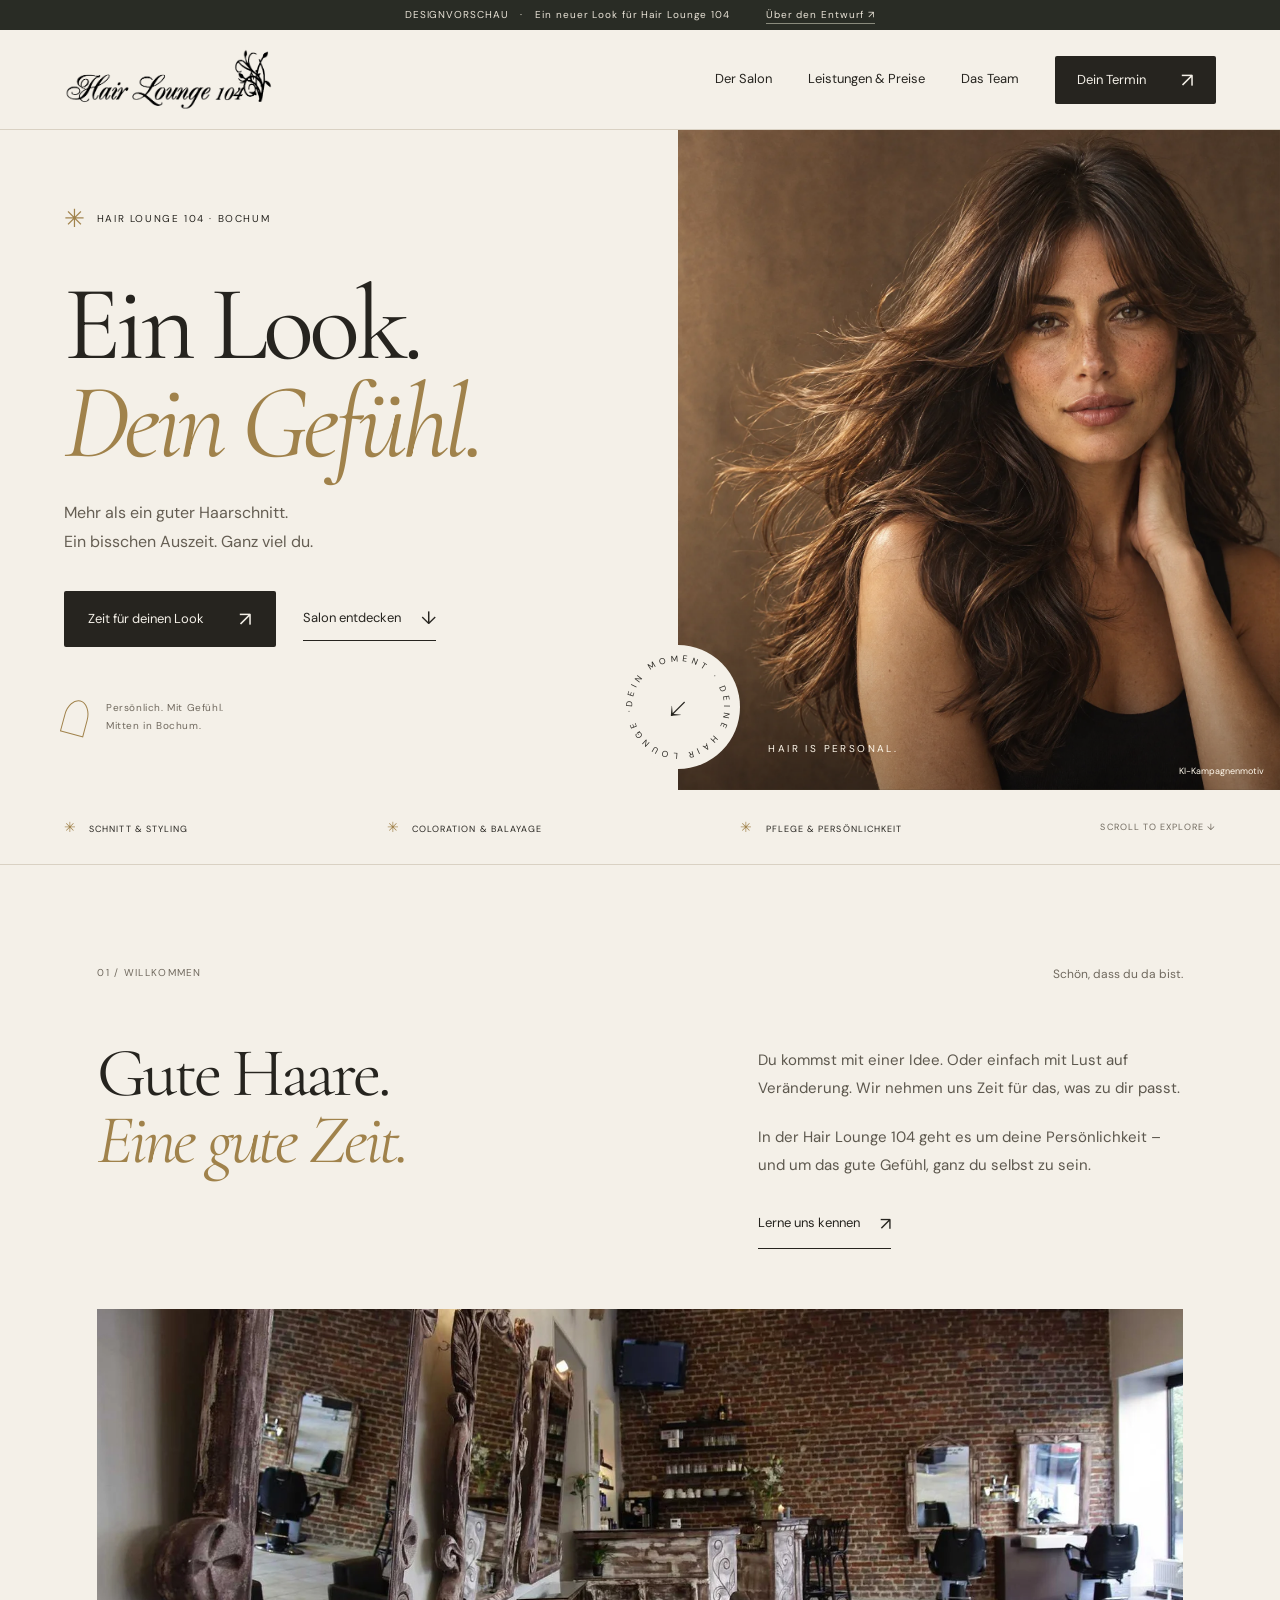
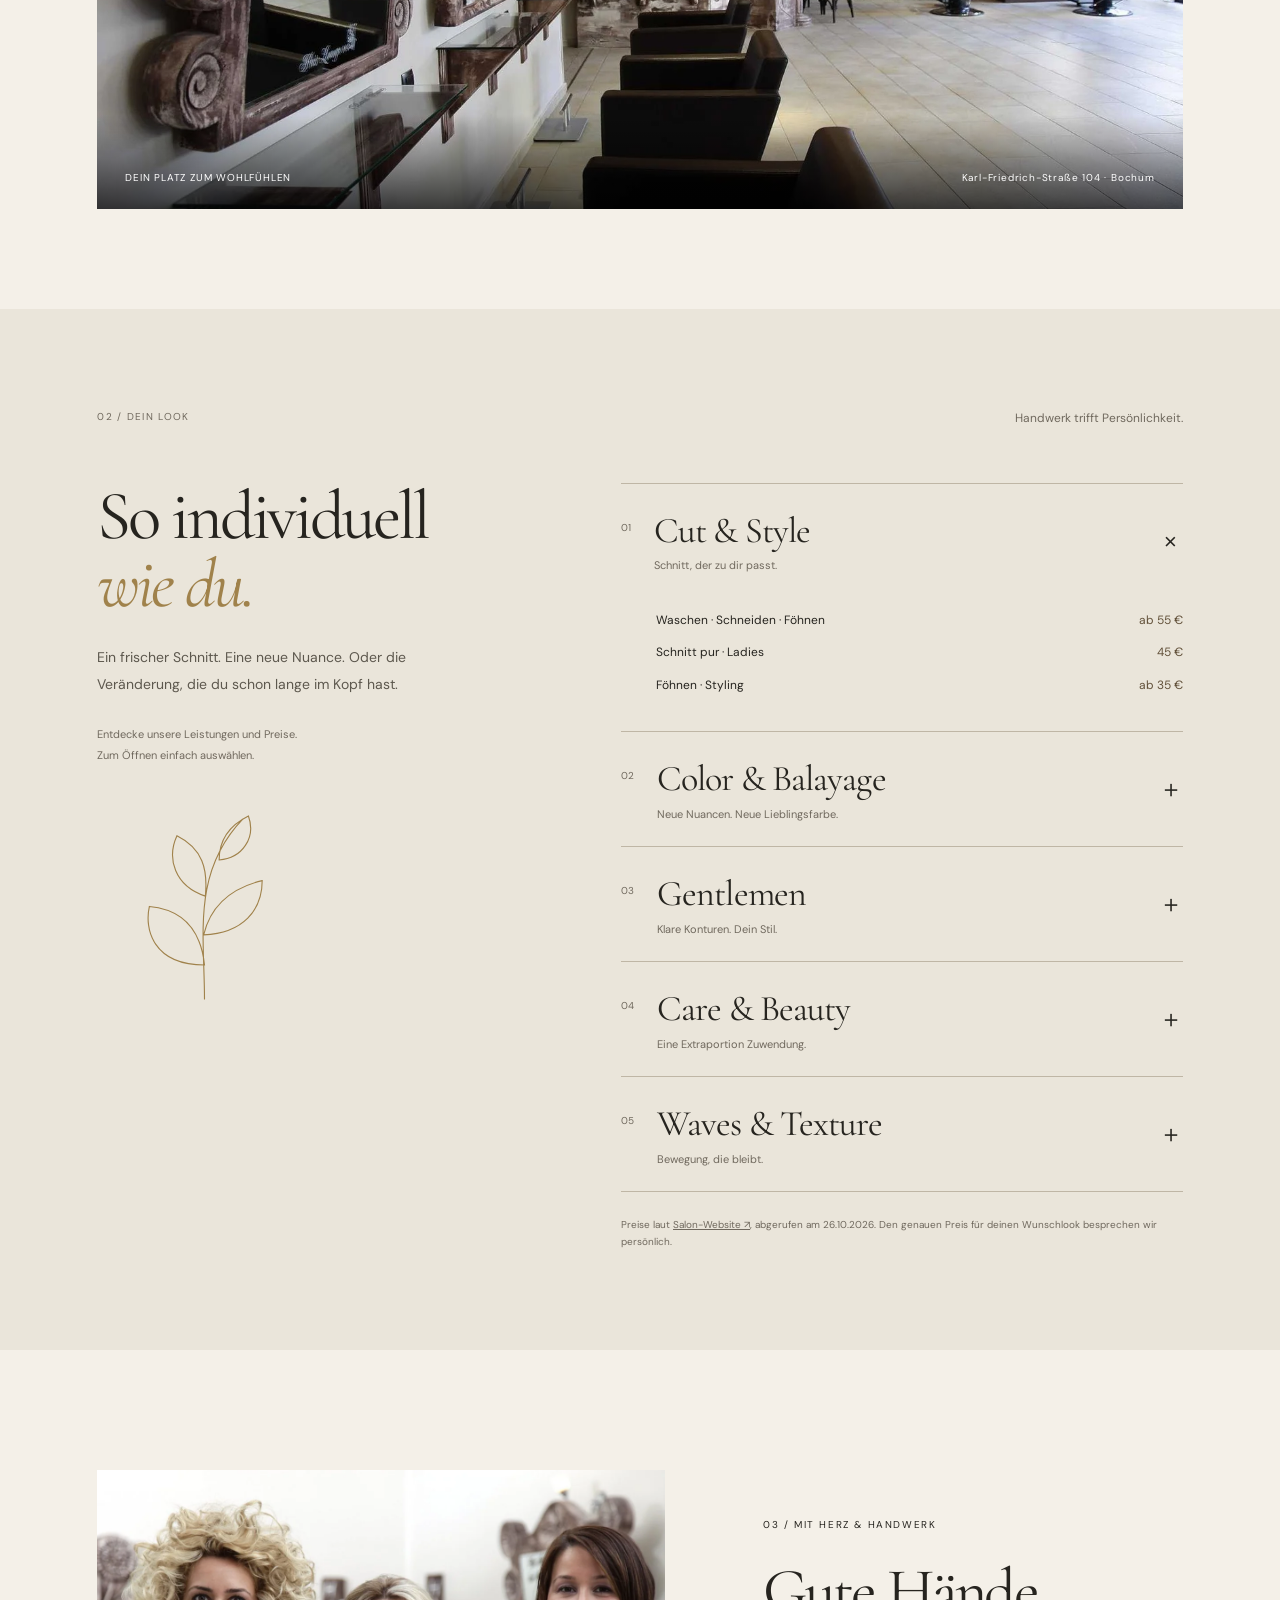
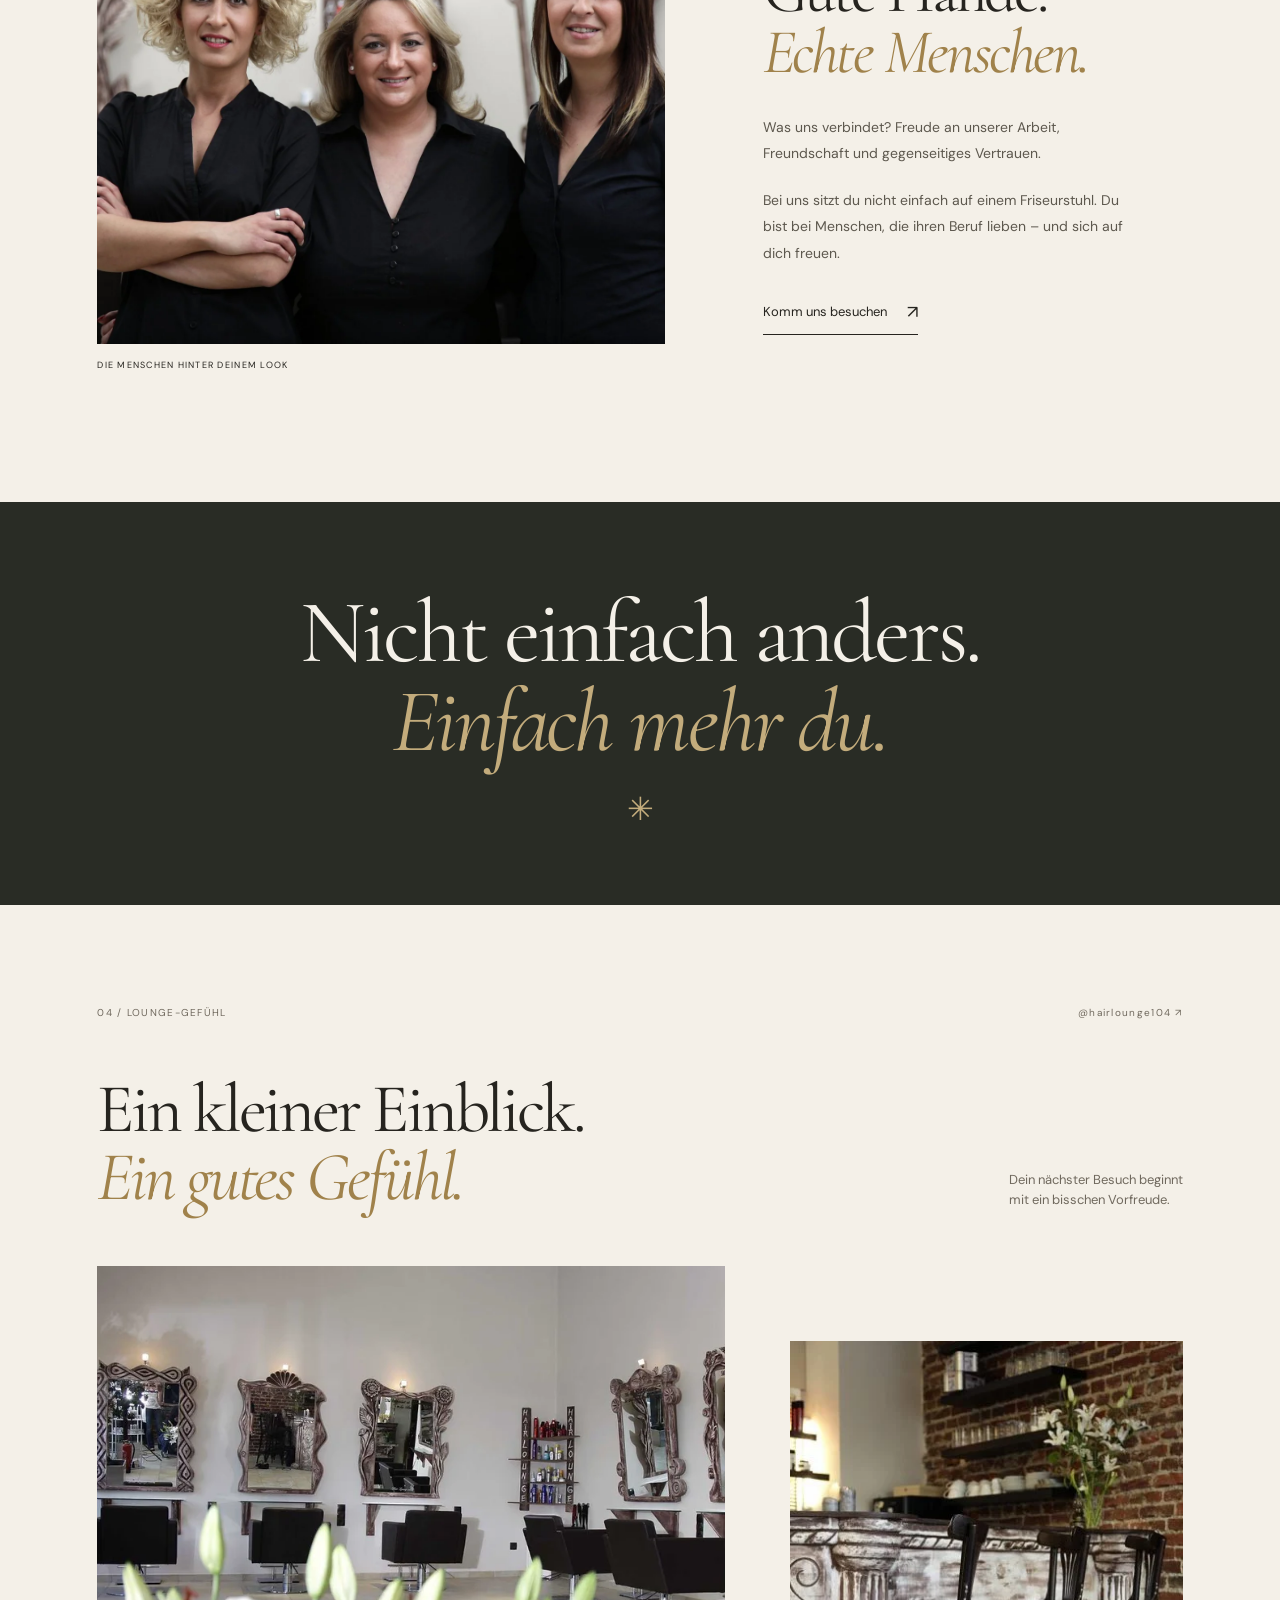
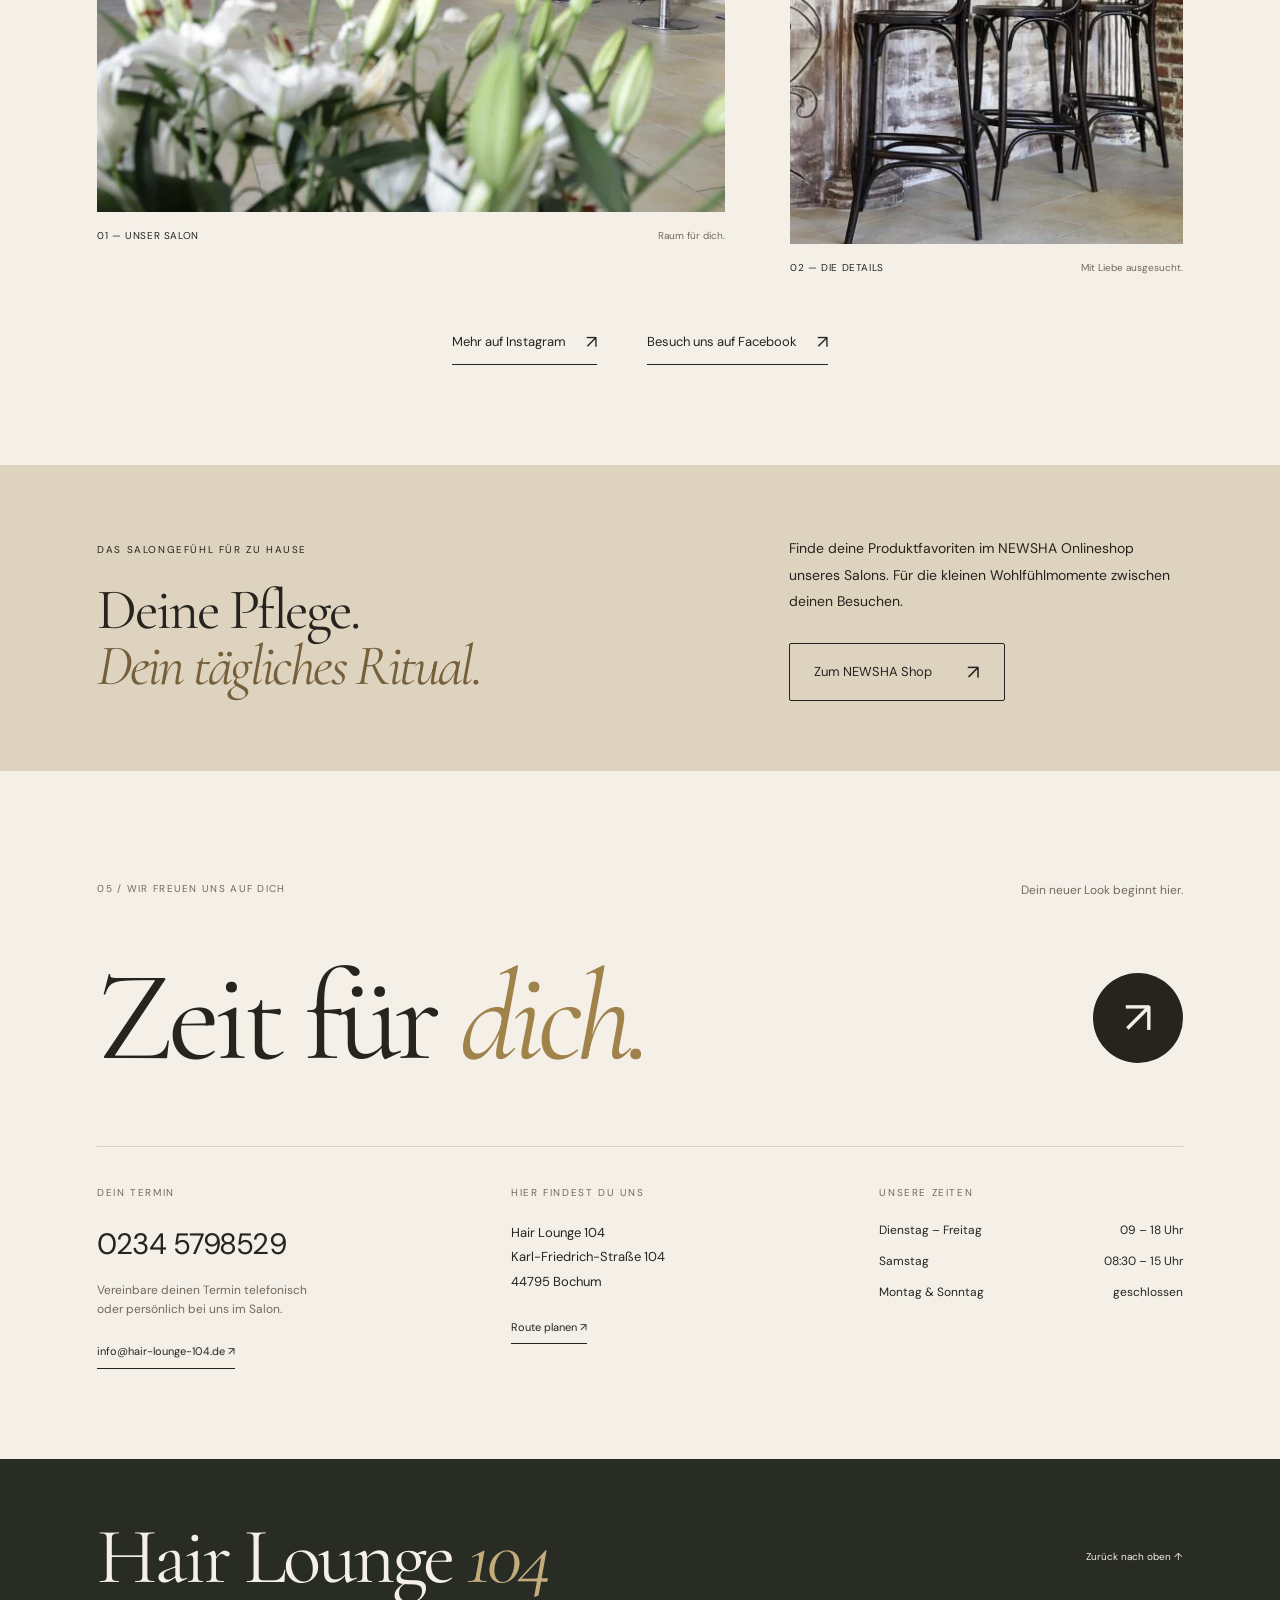
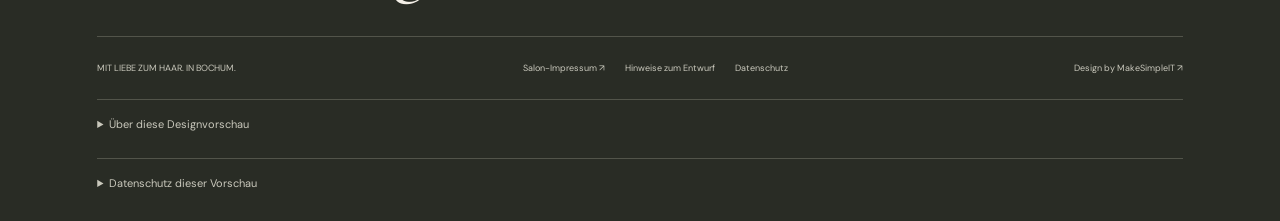
==== index.html @ e303b678 "Build Hair Lounge 104 editorial website concept" ====
<!doctype html>
<html lang="de">
<head>
<meta charset="utf-8"><meta name="viewport" content="width=device-width,initial-scale=1">
<title>Hair Lounge 104 — Dein Look. Dein Gefühl. | Designvorschau</title>
<meta name="description" content="Ein neuer Look für Hair Lounge 104 in Bochum. Entdecke den Salon, Schnitt, Coloration und Pflege. Website-Designvorschau von MakeSimpleIT.">
<meta name="robots" content="noindex,nofollow"><meta name="theme-color" content="#f4f0e8">
<link rel="icon" href="./assets/favicon.svg" type="image/svg+xml">
<link rel="preload" href="./assets/cormorant-garamond-normal.ttf" as="font" type="font/ttf" crossorigin>
<link rel="preload" href="./assets/hero.webp" as="image">
<link rel="stylesheet" href="./assets/fonts.css"><link rel="stylesheet" href="./styles.css">
<script src="./script.js" defer></script>
<noscript><style>@media(max-width:760px){.site-header{position:relative;height:auto;flex-wrap:wrap;padding-top:18px}.menu-toggle{display:none}.site-header nav{display:flex;position:static;flex-wrap:wrap;padding:18px 0;border:0;gap:15px}.site-header nav>a{font-size:12px}.nav-cta{margin:0}}</style></noscript>
</head>
<body>
<a class="skip-link" href="#main">Zum Inhalt</a>
<div class="preview-bar">DESIGNVORSCHAU <span>·</span> Ein neuer Look für Hair Lounge 104 <a href="#entwurf">Über den Entwurf ↗</a></div>
<header class="site-header">
<a class="brand" href="#home" aria-label="Hair Lounge 104 – Startseite"><img src="./assets/logo.png" alt="Hair Lounge 104" width="500" height="149"></a>
<button class="menu-toggle" aria-controls="navigation" aria-expanded="false">Menü <span aria-hidden="true">＋</span></button>
<nav id="navigation" aria-label="Hauptnavigation"><a href="#salon">Der Salon</a><a href="#leistungen">Leistungen & Preise</a><a href="#team">Das Team</a><a href="#kontakt" class="button button-dark nav-cta">Dein Termin <span aria-hidden="true">↗</span></a></nav>
</header>
<main id="main">
<section class="hero" id="home" aria-labelledby="hero-title">
<div class="hero-copy">
<p class="eyebrow intro-item"><span class="small-star" aria-hidden="true">✳</span> HAIR LOUNGE 104 · BOCHUM</p>
<h1 id="hero-title"><span class="title-line">Ein Look.</span><span class="title-line"><em>Dein Gefühl.</em></span></h1>
<p class="hero-description intro-item">Mehr als ein guter Haarschnitt.<br>Ein bisschen Auszeit. Ganz viel du.</p>
<div class="hero-actions intro-item"><a href="#kontakt" class="button button-dark">Zeit für deinen Look <span aria-hidden="true">↗</span></a><a class="text-link" href="#leistungen">Salon entdecken <span aria-hidden="true">↓</span></a></div>
<div class="hero-note intro-item"><span class="hair-line" aria-hidden="true"></span><span>Persönlich. Mit Gefühl.<br>Mitten in Bochum.</span></div>
</div>
<div class="hero-visual"><img class="hero-image" src="./assets/hero.webp" alt="Editorial-Porträt mit voluminösem, kastanienbraunem Haar – KI-generiertes Kampagnenmotiv" width="1500" height="2009" fetchpriority="high"><div class="image-caption">HAIR IS PERSONAL.</div><span class="image-credit">KI-Kampagnenmotiv</span></div>
<a class="hero-stamp" href="#salon" aria-label="Entdecke den Salon"><svg viewBox="0 0 130 130" aria-hidden="true"><defs><path id="circle" d="M65,65m-48,0a48,48 0 1,1 96,0a48,48 0 1,1 -96,0"/></defs><text><textPath href="#circle" textLength="300">DEIN MOMENT · DEINE HAIR LOUNGE · </textPath></text></svg><span aria-hidden="true">↙</span></a>
<div class="hero-bottom"><span>SCHNITT & STYLING</span><span>COLORATION & BALAYAGE</span><span>PFLEGE & PERSÖNLICHKEIT</span><a href="#salon" aria-label="Weiter zum Salon">SCROLL TO EXPLORE ↓</a></div>
</section>
<section class="intro section-pad" id="salon" aria-labelledby="intro-title">
<div class="section-kicker reveal"><span>01 / WILLKOMMEN</span><span>Schön, dass du da bist.</span></div>
<div class="intro-grid"><h2 class="reveal" id="intro-title">Gute Haare.<br><em>Eine gute Zeit.</em></h2><div class="intro-text reveal"><p>Du kommst mit einer Idee. Oder einfach mit Lust auf Veränderung. Wir nehmen uns Zeit für das, was zu dir passt.</p><p>In der Hair Lounge 104 geht es um deine Persönlichkeit – und um das gute Gefühl, ganz du selbst zu sein.</p><a class="text-link" href="#team">Lerne uns kennen <span aria-hidden="true">↗</span></a></div></div>
<div class="salon-photo reveal"><img src="./assets/salon-wide.webp" alt="Originalaufnahme des Salons Hair Lounge 104 mit Stylingplätzen, großen Spiegeln und Backsteinwand" width="1600" height="900" loading="lazy"><div class="photo-label"><span>DEIN PLATZ ZUM WOHLFÜHLEN</span><span>Karl-Friedrich-Straße 104 · Bochum</span></div></div>
</section>
<section class="services section-pad" id="leistungen" aria-labelledby="services-title">
<div class="section-kicker reveal"><span>02 / DEIN LOOK</span><span>Handwerk trifft Persönlichkeit.</span></div>
<div class="services-grid"><div class="services-heading reveal"><h2 id="services-title">So individuell<br><em>wie du.</em></h2><p>Ein frischer Schnitt. Eine neue Nuance. Oder die Veränderung, die du schon lange im Kopf hast.</p><p class="small-text">Entdecke unsere Leistungen und Preise.<br>Zum Öffnen einfach auswählen.</p><div class="botanical" aria-hidden="true"><svg viewBox="0 0 180 230" fill="none"><path d="M90 220C90 145 75 72 135 10M90 180C30 180 20 138 26 112C68 116 86 142 90 180ZM89 145C135 143 157 116 157 82C120 91 97 112 89 145ZM91 100C55 88 46 56 58 30C88 45 94 69 91 100ZM107 58C134 56 150 32 141 7C117 19 107 36 107 58Z" stroke="currentColor" stroke-width="1.3"/></svg></div></div>
<div class="price-list reveal">
<details open><summary><span class="service-number">01</span><span class="service-name">Cut & Style<small>Schnitt, der zu dir passt.</small></span><span class="service-plus" aria-hidden="true">＋</span></summary><div class="price-content"><dl><div><dt>Waschen · Schneiden · Föhnen</dt><dd>ab 55 €</dd></div><div><dt>Schnitt pur · Ladies</dt><dd>45 €</dd></div><div><dt>Föhnen · Styling</dt><dd>ab 35 €</dd></div></dl></div></details>
<details><summary><span class="service-number">02</span><span class="service-name">Color & Balayage<small>Neue Nuancen. Neue Lieblingsfarbe.</small></span><span class="service-plus" aria-hidden="true">＋</span></summary><div class="price-content"><dl><div><dt>Ansatzcoloration</dt><dd>ab 50 €</dd></div><div><dt>Globalcoloration</dt><dd>ab 85 €</dd></div><div><dt>Strähnen Oberkopf</dt><dd>ab 89 €</dd></div><div><dt>Ansatzsträhnen komplett</dt><dd>ab 110 €</dd></div><div><dt>Neusträhnen komplett</dt><dd>ab 150 €</dd></div><div><dt>Glossing</dt><dd>ab 55 €</dd></div><div><dt>Balayage · neu oder Auffrischung</dt><dd>auf Anfrage</dd></div></dl></div></details>
<details><summary><span class="service-number">03</span><span class="service-name">Gentlemen<small>Klare Konturen. Dein Stil.</small></span><span class="service-plus" aria-hidden="true">＋</span></summary><div class="price-content"><dl><div><dt>Waschen · Schneiden · Styling · Kopfmassage</dt><dd>35 €</dd></div><div><dt>Schnitt pur</dt><dd>31 €</dd></div><div><dt>Konturenschneiden</dt><dd>18 €</dd></div><div><dt>Maschinenhaarschnitt</dt><dd>19 €</dd></div><div><dt>Bartstutzen</dt><dd>ab 15 €</dd></div><div><dt>Herrentönung</dt><dd>ab 50 €</dd></div><div><dt>Kinderhaarschnitt</dt><dd>ab 27 €</dd></div></dl></div></details>
<details><summary><span class="service-number">04</span><span class="service-name">Care & Beauty<small>Eine Extraportion Zuwendung.</small></span><span class="service-plus" aria-hidden="true">＋</span></summary><div class="price-content"><dl><div><dt>Haarkur</dt><dd>12 €</dd></div><div><dt>Intensivmaske</dt><dd>15 €</dd></div><div><dt>Rescue System</dt><dd>ab 45 €</dd></div><div><dt>Augenbrauen färben</dt><dd>12 €</dd></div><div><dt>Augenbrauen zupfen</dt><dd>15 €</dd></div><div><dt>Wimpern färben</dt><dd>15 €</dd></div></dl></div></details>
<details><summary><span class="service-number">05</span><span class="service-name">Waves & Texture<small>Bewegung, die bleibt.</small></span><span class="service-plus" aria-hidden="true">＋</span></summary><div class="price-content"><dl><div><dt>Dauerwelle</dt><dd>ab 65 €</dd></div><div><dt>Papilottenwelle</dt><dd>ab 75 €</dd></div></dl></div></details>
<p class="price-source">Preise laut <a href="https://www.hair-lounge-104.de/preise/" target="_blank" rel="noopener noreferrer">Salon-Website ↗</a>, abgerufen am 26.10.2026. Den genauen Preis für deinen Wunschlook besprechen wir persönlich.</p>
</div></div>
</section>
<section class="team section-pad" id="team" aria-labelledby="team-title">
<div class="team-image reveal"><img src="./assets/team.webp" alt="Das Team der Hair Lounge 104 auf der offiziellen Salon-Website" width="1600" height="1066" loading="lazy"><span class="photo-index">DIE MENSCHEN HINTER DEINEM LOOK</span></div>
<div class="team-copy reveal"><p class="eyebrow">03 / MIT HERZ & HANDWERK</p><h2 id="team-title">Gute Hände.<br><em>Echte Menschen.</em></h2><p>Was uns verbindet? Freude an unserer Arbeit, Freundschaft und gegenseitiges Vertrauen.</p><p>Bei uns sitzt du nicht einfach auf einem Friseurstuhl. Du bist bei Menschen, die ihren Beruf lieben – und sich auf dich freuen.</p><a class="text-link" href="#kontakt">Komm uns besuchen <span aria-hidden="true">↗</span></a></div>
</section>
<section class="statement" aria-label="Unser Anspruch"><p class="reveal">Nicht einfach anders.<br><em>Einfach mehr du.</em></p><span aria-hidden="true">✳</span></section>
<section class="journal section-pad" aria-labelledby="journal-title"><div class="section-kicker reveal"><span>04 / LOUNGE-GEFÜHL</span><a href="https://www.instagram.com/hairlounge104/?hl=de" target="_blank" rel="noopener noreferrer">@hairlounge104 ↗</a></div><div class="journal-heading reveal"><h2 id="journal-title">Ein kleiner Einblick.<br><em>Ein gutes Gefühl.</em></h2><p>Dein nächster Besuch beginnt<br>mit ein bisschen Vorfreude.</p></div><div class="journal-grid"><figure class="journal-large reveal"><img src="./assets/lounge.webp" alt="Originalaufnahme aus der Hair Lounge 104" width="1200" height="675" loading="lazy"><figcaption><span>01 — UNSER SALON</span><span>Raum für dich.</span></figcaption></figure><figure class="journal-small reveal"><img src="./assets/detail.webp" alt="Einladender Empfang mit Barhockern, Backsteinwand und frischen Blumen" width="400" height="600" loading="lazy"><figcaption><span>02 — DIE DETAILS</span><span>Mit Liebe ausgesucht.</span></figcaption></figure></div><div class="social-links"><a class="text-link" href="https://www.instagram.com/hairlounge104/?hl=de" target="_blank" rel="noopener noreferrer">Mehr auf Instagram <span aria-hidden="true">↗</span></a><a class="text-link" href="https://www.facebook.com/hairlounge104/?locale=de_DE" target="_blank" rel="noopener noreferrer">Besuch uns auf Facebook <span aria-hidden="true">↗</span></a></div></section>
<section class="shop section-pad"><div class="reveal"><p class="eyebrow">DAS SALONGEFÜHL FÜR ZU HAUSE</p><h2>Deine Pflege.<br><em>Dein tägliches Ritual.</em></h2></div><div class="shop-copy reveal"><p>Finde deine Produktfavoriten im NEWSHA Onlineshop unseres Salons. Für die kleinen Wohlfühlmomente zwischen deinen Besuchen.</p><a class="button button-outline" href="https://www.newsha.de/shoppartner/13081" target="_blank" rel="noopener noreferrer">Zum NEWSHA Shop <span aria-hidden="true">↗</span></a></div></section>
<section class="contact section-pad" id="kontakt" aria-labelledby="contact-title"><div class="section-kicker reveal"><span>05 / WIR FREUEN UNS AUF DICH</span><span>Dein neuer Look beginnt hier.</span></div><div class="contact-heading reveal"><h2 id="contact-title">Zeit für <em>dich.</em></h2><a class="contact-circle" href="tel:+492345798529" aria-label="Salon anrufen: 0234 5798529">↗</a></div><div class="contact-grid reveal"><div class="contact-primary"><p class="eyebrow">DEIN TERMIN</p><a class="phone" href="tel:+492345798529">0234 5798529</a><p>Vereinbare deinen Termin telefonisch<br>oder persönlich bei uns im Salon.</p><a class="text-link" href="mailto:info@hair-lounge-104.de">info@hair-lounge-104.de ↗</a></div><div><p class="eyebrow">HIER FINDEST DU UNS</p><address>Hair Lounge 104<br>Karl-Friedrich-Straße 104<br>44795 Bochum</address><a class="text-link" href="https://www.google.com/maps/search/?api=1&query=Hair+Lounge+104+Karl-Friedrich-Stra%C3%9Fe+104+44795+Bochum" target="_blank" rel="noopener noreferrer">Route planen ↗</a></div><div><p class="eyebrow">UNSERE ZEITEN</p><dl class="hours"><div><dt>Dienstag – Freitag</dt><dd>09 – 18 Uhr</dd></div><div><dt>Samstag</dt><dd>08:30 – 15 Uhr</dd></div><div><dt>Montag & Sonntag</dt><dd>geschlossen</dd></div></dl></div></div></section>
</main>
<footer class="footer"><div class="footer-top"><a href="#home" class="footer-wordmark">Hair Lounge <em>104</em></a><a class="back-top" href="#home">Zurück nach oben ↑</a></div><div class="footer-bottom"><span>MIT LIEBE ZUM HAAR. IN BOCHUM.</span><div><a href="https://www.hair-lounge-104.de/impressum/" target="_blank" rel="noopener noreferrer">Salon-Impressum ↗</a><a href="#entwurf">Hinweise zum Entwurf</a><a href="#datenschutz">Datenschutz</a></div><span>Design by <a href="https://makesimpleit.de" target="_blank" rel="noopener noreferrer">MakeSimpleIT ↗</a></span></div><details class="draft-info" id="entwurf"><summary>Über diese Designvorschau</summary><p>Unabhängiger Website-Entwurf von MakeSimpleIT für Hair Lounge 104. Dies ist eine Vorschau und nicht die offizielle Website des Salons. Anruf-, E-Mail-, Shop- und Social-Media-Links führen zu den echten Angeboten des Salons.</p><p>Salon- und Teamfotos sowie das Logo stammen von <a href="https://www.hair-lounge-104.de/">hair-lounge-104.de</a> (Fotos: Hair Lounge 104). Das große Kampagnenporträt wurde mit Higgsfield KI-generiert und zeigt keine reale Kundin oder Mitarbeiterin. Texte sind Gestaltungsvorschläge; Leistungen und Kontaktdaten wurden am 26.10.2026 aus der offiziellen Website übernommen.</p></details><details class="draft-info" id="datenschutz"><summary>Datenschutz dieser Vorschau</summary><p>Diese statische Vorschau verwendet keine Analysewerkzeuge, Formulare oder eingebetteten Social-Media-Dienste. Bilder und Schriften werden lokal mit der Seite ausgeliefert. Beim Aufruf verarbeitet der Hostinganbieter GitHub technische Zugriffsdaten. Informationen dazu findest du in der <a href="https://docs.github.com/de/site-policy/privacy-policies/github-general-privacy-statement" target="_blank" rel="noopener noreferrer">Datenschutzerklärung von GitHub</a>. Externe Angebote werden erst über die jeweiligen Links geöffnet. Kontakt zum Ersteller: <a href="mailto:info@makesimpleit.de">info@makesimpleit.de</a>.</p></details></footer>
</body></html>
---- assets/fonts.css ----
@font-face {
  font-family: 'Cormorant Garamond';
  font-style: italic;
  font-weight: 400;
  font-display: swap;
  src: url(./cormorant-garamond-italic.ttf) format('truetype');
}
@font-face {
  font-family: 'Cormorant Garamond';
  font-style: normal;
  font-weight: 400;
  font-display: swap;
  src: url(./cormorant-garamond-normal.ttf) format('truetype');
}
@font-face {
  font-family: 'DM Sans';
  font-style: normal;
  font-weight: 400;
  font-display: swap;
  src: url(./dm-sans-normal.ttf) format('truetype');
}
---- styles.css ----
:root{--paper:#f4f0e8;--ink:#26241f;--muted:#70695e;--gold:#a0824b;--line:#d9d1c3;--dark:#292c25;--serif:'Cormorant Garamond',Georgia,serif;--sans:'DM Sans',Arial,sans-serif;--ease-out:cubic-bezier(.23,1,.32,1);--ease-in-out:cubic-bezier(.77,0,.175,1)}
*{box-sizing:border-box}html{scroll-behavior:smooth;scroll-padding-top:110px}body{margin:0;background:var(--paper);color:var(--ink);font-family:var(--sans);font-size:16px;line-height:1.6}a{color:inherit;text-decoration:none}button{font:inherit}img{display:block;width:100%;height:auto;object-fit:cover}h1,h2,p,figure{margin:0}h1,h2{font-family:var(--serif);font-weight:400;line-height:.98;letter-spacing:-.045em}h2{font-size:clamp(48px,5.4vw,84px)}em{font-weight:400;color:var(--gold)}p+p{margin-top:20px}a,button,summary{-webkit-tap-highlight-color:transparent}a:focus-visible,button:focus-visible,summary:focus-visible{outline:2px solid #aa752f;outline-offset:6px}::selection{background:#d8c8aa;color:var(--ink)}.skip-link{position:fixed;top:8px;left:12px;padding:12px;background:var(--ink);color:white;z-index:100;transform:translateY(-160%)}.skip-link:focus{transform:translateY(0)}.preview-bar{min-height:30px;display:flex;align-items:center;justify-content:center;gap:12px;padding:6px 24px;background:var(--dark);color:#e9e3d7;font-size:10px;letter-spacing:.09em}.preview-bar>a{margin-left:24px;border-bottom:1px solid #8a8b7d}.site-header{height:100px;padding:0 5%;display:flex;align-items:center;justify-content:space-between;background:rgba(244,240,232,.97);position:sticky;top:0;z-index:20;border-bottom:1px solid var(--line)}.brand{width:210px}.brand img{filter:brightness(0);height:auto}.site-header nav{display:flex;align-items:center;gap:36px;font-size:13px}.site-header nav>a:not(.button){padding:12px 0}.button{display:inline-flex;align-items:center;justify-content:center;gap:35px;min-height:54px;border-radius:2px;padding:16px 24px;font-size:13px;line-height:1.2;transition:transform 160ms var(--ease-out),background-color 200ms ease,color 200ms ease}.button span{font-size:20px;transition:transform 200ms var(--ease-out)}.button-dark{color:var(--paper);background:var(--ink)}.button-outline{border:1px solid var(--ink);background:transparent}.button:active{transform:scale(.97)}.nav-cta{min-height:46px;padding:12px 22px}.menu-toggle{display:none}.hero{position:relative;display:grid;grid-template-columns:53% 47%;max-width:1800px;margin:auto}.hero-copy{padding:76px 0 48px 9.45%;position:relative;z-index:2}.eyebrow{font-size:10px;letter-spacing:.16em;line-height:1.6;font-weight:400}.hero .eyebrow{display:flex;align-items:center;gap:10px}.small-star{font-size:25px;color:var(--gold);line-height:1}.hero h1{font-size:clamp(85px,8.3vw,148px);margin:45px -70px 28px 0;line-height:.92;position:relative;z-index:3}.title-line{display:block}.hero h1 em{white-space:nowrap}.hero-description{font-size:16px;color:#655e53;line-height:1.8}.hero-actions{display:flex;gap:27px;align-items:center;margin-top:34px}.text-link{display:inline-flex;gap:20px;align-items:center;font-size:13px;padding:7px 0;border-bottom:1px solid currentColor;width:fit-content}.text-link span{font-size:18px;transition:transform 200ms var(--ease-out)}.hero-note{display:flex;align-items:center;gap:18px;margin-top:52px;font-size:10px;letter-spacing:.06em;line-height:1.8;color:var(--muted)}.hair-line{height:35px;width:24px;border:1px solid var(--gold);border-radius:50% 50% 0 0;transform:rotate(15deg)}.hero-visual{height:660px;position:relative;overflow:hidden;background:#7f6851}.hero-image{height:100%;object-position:50% 40%;animation:hero-image 1300ms var(--ease-out) both}.hero-visual:after{content:'';position:absolute;inset:70% 0 0;background:linear-gradient(transparent,rgba(0,0,0,.35));pointer-events:none}.image-caption{position:absolute;bottom:33px;left:90px;color:#fff8eb;font-size:10px;letter-spacing:.24em;z-index:1}.image-credit{position:absolute;bottom:12px;right:16px;color:#fff8eb;font-size:9px;z-index:1}.hero-stamp{position:absolute;left:calc(53% - 62px);bottom:96px;width:124px;height:124px;display:grid;place-items:center;background:var(--paper);border-radius:50%;z-index:3;transition:transform 500ms var(--ease-out)}.hero-stamp svg{position:absolute;inset:0;width:100%;height:100%;font-family:var(--sans);font-size:9px;letter-spacing:2px;fill:var(--ink)}.hero-stamp>span{font-size:33px;font-family:var(--serif)}.hero-bottom{grid-column:1/-1;display:flex;align-items:center;justify-content:space-between;padding:26px 5%;font-size:9px;letter-spacing:.12em;border-bottom:1px solid var(--line);gap:20px}.hero-bottom>span:before{content:'✳';color:var(--gold);font-size:14px;margin-right:12px}.hero-bottom>a{color:var(--muted)}.section-pad{padding:100px 7.6%}.section-kicker{display:flex;justify-content:space-between;gap:20px;font-size:10px;letter-spacing:.13em;margin-bottom:55px;color:var(--muted)}.section-kicker>span+span{letter-spacing:0;font-size:12px}.intro-grid{display:grid;grid-template-columns:1fr .8fr;gap:12%;align-items:start;margin-bottom:60px}.intro-text{max-width:430px;padding-top:6px;font-size:15px;color:#5d584e;line-height:1.9}.intro-text .text-link{margin-top:20px;color:var(--ink)}.salon-photo{height:500px;position:relative;overflow:hidden}.salon-photo>img{height:100%;object-position:50% 55%}.photo-label{position:absolute;bottom:0;left:0;right:0;padding:55px 28px 23px;display:flex;justify-content:space-between;gap:12px;color:white;background:linear-gradient(transparent,rgba(0,0,0,.7));font-size:10px;letter-spacing:.08em}.services{background:#eae5da}.services-grid{display:grid;grid-template-columns:.85fr 1.15fr;gap:10%}.services-heading p{font-size:14px;max-width:310px;color:#5d584e;line-height:1.9;margin-top:26px}.services-heading .small-text{font-size:11px;color:var(--muted)}.botanical{width:155px;margin:45px auto 0 30px;color:var(--gold)}.price-list{border-top:1px solid #bfb6a5}.price-list details{border-bottom:1px solid #bfb6a5}.price-list summary{list-style:none;cursor:pointer;display:flex;gap:23px;align-items:center;padding:26px 0}.price-list summary::-webkit-details-marker{display:none}.service-number{font-size:10px;align-self:flex-start;margin-top:10px;color:var(--muted)}.service-name{font-family:var(--serif);font-size:36px;letter-spacing:-.025em;line-height:1.15}.service-name small{display:block;font-family:var(--sans);font-size:11px;color:var(--muted);letter-spacing:0;margin-top:8px}.service-plus{margin-left:auto;font-size:24px;font-weight:400;transition:transform 200ms var(--ease-out)}details[open] .service-plus{transform:rotate(45deg)}.price-content{padding:0 0 24px 35px}.price-content dl{margin:0}.price-content dl>div{display:flex;justify-content:space-between;gap:20px;font-size:12px;line-height:1.7;margin:12px 0}.price-content dd{margin:0;white-space:nowrap;color:#62513a}.price-source{font-size:10px;color:var(--muted);margin-top:24px;line-height:1.7}.price-source a{text-decoration:underline}.team{display:grid;grid-template-columns:1.15fr .85fr;gap:9%;align-items:center;padding-top:120px;padding-bottom:120px}.team-image{position:relative;padding-bottom:38px}.team-image img{aspect-ratio:1.2;object-position:center}.photo-index{font-size:9px;letter-spacing:.14em;position:absolute;bottom:9px;left:0}.team-copy .eyebrow{margin-bottom:28px}.team-copy h2{font-size:clamp(48px,4.9vw,76px);margin-bottom:30px}.team-copy>p:not(.eyebrow){font-size:14px;color:#5d584e;line-height:1.9;max-width:365px}.team-copy .text-link{margin-top:25px}.statement{padding:86px 25px 80px;text-align:center;background:var(--dark);color:var(--paper);position:relative;overflow:hidden}.statement p{font-family:var(--serif);font-size:clamp(54px,7vw,105px);line-height:1;letter-spacing:-.035em}.statement em{color:#c3ac7c}.statement>span{display:block;color:#c3ac7c;margin:26px auto 0;font-size:32px;line-height:1}.journal-heading{display:flex;justify-content:space-between;align-items:flex-end;gap:30px;margin-bottom:55px}.journal-heading>p{font-size:13px;color:var(--muted)}.journal-grid{display:grid;grid-template-columns:1.6fr 1fr;gap:6%;align-items:start}.journal-grid img{transition:transform 600ms var(--ease-out)}.journal-large img{aspect-ratio:1.15;object-position:center}.journal-small{padding-top:75px}.journal-small img{aspect-ratio:.78}.journal-grid figcaption{display:flex;flex-wrap:wrap;gap:7px;justify-content:space-between;margin-top:16px;font-size:10px;letter-spacing:.06em}.journal-grid figcaption>span+span{color:var(--muted);letter-spacing:0}.social-links{display:flex;justify-content:center;gap:50px;margin-top:45px}.shop{background:#ded3be;display:grid;grid-template-columns:1fr .7fr;gap:12%;align-items:center;padding-top:70px;padding-bottom:70px}.shop h2{font-size:clamp(48px,4.5vw,70px);margin-top:24px}.shop em{color:#76603c}.shop-copy p{font-size:14px;line-height:1.9}.shop-copy .button{margin-top:28px}.contact{padding-top:110px;padding-bottom:90px}.contact-heading{display:flex;justify-content:space-between;align-items:center;gap:30px;margin-bottom:65px}.contact h2{font-size:clamp(85px,10vw,155px)}.contact-circle{width:90px;height:90px;border-radius:50%;background:var(--ink);color:var(--paper);display:grid;place-items:center;font-size:45px;line-height:1;transition:transform 250ms var(--ease-out)}.contact-grid{display:grid;grid-template-columns:1.15fr 1fr 1fr;gap:6%;padding-top:38px;border-top:1px solid var(--line)}.contact-grid .eyebrow{color:var(--muted);margin-bottom:20px}.phone{font-size:clamp(22px,2.3vw,34px);letter-spacing:-.03em;white-space:nowrap}.contact-primary>p:not(.eyebrow){font-size:12px;color:var(--muted);margin-top:13px}.contact-grid .text-link{font-size:11px;margin-top:17px}.contact address{font-style:normal;font-size:13px;line-height:1.9}.hours{font-size:12px;margin:0}.hours>div{display:flex;justify-content:space-between;gap:12px;margin-bottom:12px}.hours dd{margin:0;white-space:nowrap}.footer{background:var(--dark);color:var(--paper);padding:55px 7.6% 28px}.footer-top{display:flex;justify-content:space-between;align-items:center;gap:20px;margin-bottom:35px}.footer-wordmark{font-family:var(--serif);font-size:clamp(38px,6.2vw,95px);letter-spacing:-.04em;line-height:1.1}.footer-wordmark em{color:#c3ac7c}.back-top{font-size:10px}.footer-bottom{border-top:1px solid #52544a;padding-top:24px;display:flex;align-items:center;justify-content:space-between;gap:25px;font-size:9px;color:#c9c8bc}.footer-bottom>div{display:flex;gap:20px}.draft-info{font-size:11px;color:#c9c8bc;border-top:1px solid #52544a;margin-top:24px;padding-top:16px}.draft-info summary{cursor:pointer;width:fit-content}.draft-info p{max-width:900px;margin-top:15px;line-height:1.8}.draft-info a{text-decoration:underline}.intro-item{animation:intro 800ms var(--ease-out) both}.hero-description{animation-delay:120ms}.hero-actions{animation-delay:180ms}.hero-note{animation-delay:240ms}.title-line{animation:intro 1000ms var(--ease-out) both}.title-line:nth-child(2){animation-delay:60ms}@keyframes intro{from{opacity:0;transform:translateY(24px)}to{opacity:1;transform:translateY(0)}}@keyframes hero-image{from{opacity:.2;transform:scale(1.06)}to{opacity:1;transform:scale(1)}}
@media(hover:hover) and (pointer:fine){.button-dark:hover{background:#75613e}.button:hover span,.text-link:hover span{transform:translate(3px,-3px)}.button-outline:hover{background:var(--ink);color:var(--paper)}.hero-stamp:hover{transform:rotate(-12deg)}.contact-circle:hover{transform:rotate(45deg)}.site-header nav>a:not(.button):hover{color:#8a6d3d}.footer a:hover{text-decoration:underline}}
@media(min-width:1800px){.site-header,.section-pad,.footer{padding-left:max(7.6%,calc((100% - 1526px)/2));padding-right:max(7.6%,calc((100% - 1526px)/2))}}
@media(max-width:1100px){.hero-copy{padding-top:55px}.hero h1{font-size:8.7vw}.hero-visual{height:620px}.hero-actions{gap:18px;align-items:flex-start;flex-direction:column}.hero-note{margin-top:30px}.hero-stamp{bottom:100px;width:104px;height:104px;left:calc(53% - 52px)}.site-header nav{gap:22px}.section-pad{padding:80px 6%}.section-kicker{margin-bottom:40px}.intro-grid{gap:8%}.services-grid{gap:7%}.service-name{font-size:32px}.team{gap:6%}.contact-grid{gap:4%}.hours>div{display:block}.hours dd{margin-top:2px}.footer-bottom{flex-wrap:wrap}}
@media(max-width:760px){html{scroll-padding-top:85px}.preview-bar{font-size:8px;gap:8px;letter-spacing:.04em;padding:6px 12px}.preview-bar>a{display:none}.site-header{height:78px;padding:0 6%}.brand{width:174px}.menu-toggle{display:flex;gap:15px;align-items:center;border:0;background:none;padding:10px 0 10px 10px;font-size:12px;cursor:pointer}.menu-toggle span{font-size:21px}.site-header nav{position:absolute;top:100%;left:0;right:0;padding:25px 6% 30px;background:var(--paper);border-bottom:1px solid var(--line);display:none;align-items:stretch;gap:10px}.site-header nav.is-open{display:flex;flex-direction:column}.site-header nav>a:not(.button){padding:10px 0}.nav-cta{width:fit-content;margin-top:8px}.hero{grid-template-columns:1fr}.hero-copy{padding:42px 6% 44px}.hero .eyebrow{font-size:9px}.hero h1{font-size:clamp(76px,13vw,100px);margin:30px 0 22px;line-height:.9}.hero-description{font-size:14px}.hero-actions{flex-direction:row;align-items:center;gap:22px;margin-top:27px}.hero-actions .button{padding:17px 19px;gap:20px;font-size:12px}.hero-actions .text-link{font-size:11px;gap:9px}.hero-note{display:none}.hero-visual{height:560px;margin:0 6%;}.hero-image{object-position:50% 37%}.hero-stamp{top:430px;bottom:auto;right:11%;left:auto;width:100px;height:100px}.hero-bottom{padding:24px 6%;justify-content:space-between;gap:12px;flex-wrap:wrap;font-size:8px}.hero-bottom>span:before{margin-right:5px;font-size:11px}.hero-bottom>span:nth-child(3),.hero-bottom>a{display:none}.section-pad{padding:65px 6%}.section-kicker{font-size:9px;margin-bottom:34px}.section-kicker>span+span{display:none}.intro-grid{grid-template-columns:1fr;gap:25px;margin-bottom:35px}.intro-text{font-size:14px;max-width:none}.intro-text .text-link{margin-top:12px}.salon-photo{height:310px}.photo-label{padding:35px 16px 17px;flex-direction:column;font-size:9px;gap:5px}.services-grid{grid-template-columns:1fr;gap:36px}.services-heading p{max-width:390px;margin-top:23px}.services-heading .small-text{margin-top:16px}.botanical{display:none}.price-list summary{padding:23px 0;gap:17px}.service-name{font-size:32px}.price-content{padding-left:28px}.price-content dl>div{font-size:11px}.team{grid-template-columns:1fr;gap:35px}.team-image img{aspect-ratio:1.25}.team-copy .eyebrow{margin-bottom:22px}.team-copy h2{font-size:58px}.team-copy>p:not(.eyebrow){max-width:none}.statement{padding:65px 15px}.statement p{font-size:clamp(48px,9.8vw,75px)}.journal-heading{display:block;margin-bottom:35px}.journal-heading>p{margin-top:24px}.journal-grid{gap:6%;grid-template-columns:1.15fr 1fr}.journal-small{padding-top:55px}.journal-large img{aspect-ratio:.7}.journal-small img{aspect-ratio:.7}.journal-grid figcaption{font-size:8px;flex-direction:column;gap:6px}.social-links{gap:25px;margin-top:28px;justify-content:space-between}.social-links .text-link{font-size:10px;gap:10px}.shop{grid-template-columns:1fr;gap:27px}.shop h2{font-size:55px}.shop-copy p{max-width:440px}.shop-copy .button{margin-top:23px}.contact-heading{margin-bottom:35px;gap:16px}.contact h2{font-size:clamp(68px,11vw,95px)}.contact-circle{width:57px;height:57px;font-size:30px;flex-shrink:0}.contact-grid{grid-template-columns:1fr 1fr;gap:35px 20px;padding-top:28px}.contact-primary{grid-column:1/-1}.phone{font-size:34px}.contact-grid .eyebrow{font-size:9px;margin-bottom:15px}.contact-grid address{font-size:12px}.hours{font-size:11px}.footer{padding:40px 6% 28px}.footer-top{align-items:flex-start}.footer-wordmark{font-size:45px}.back-top{font-size:9px;max-width:70px;text-align:right}.footer-bottom{display:flex;flex-direction:column;align-items:flex-start;gap:22px;font-size:9px}.footer-bottom>div{flex-wrap:wrap;gap:18px}}
@media(max-width:380px){.hero-actions{gap:15px;flex-wrap:wrap}.hero h1{font-size:75px}.hero-visual{height:460px}.hero-stamp{top:430px}.hero-bottom{font-size:7px}.contact-grid{grid-template-columns:1fr}.contact-primary{grid-column:auto}.hours>div{display:flex}.footer-wordmark{font-size:37px}}
@media(prefers-reduced-motion:reduce){html{scroll-behavior:auto}*,*:before,*:after{animation:none!important;transition:none!important}.hero-image{transform:none!important}}
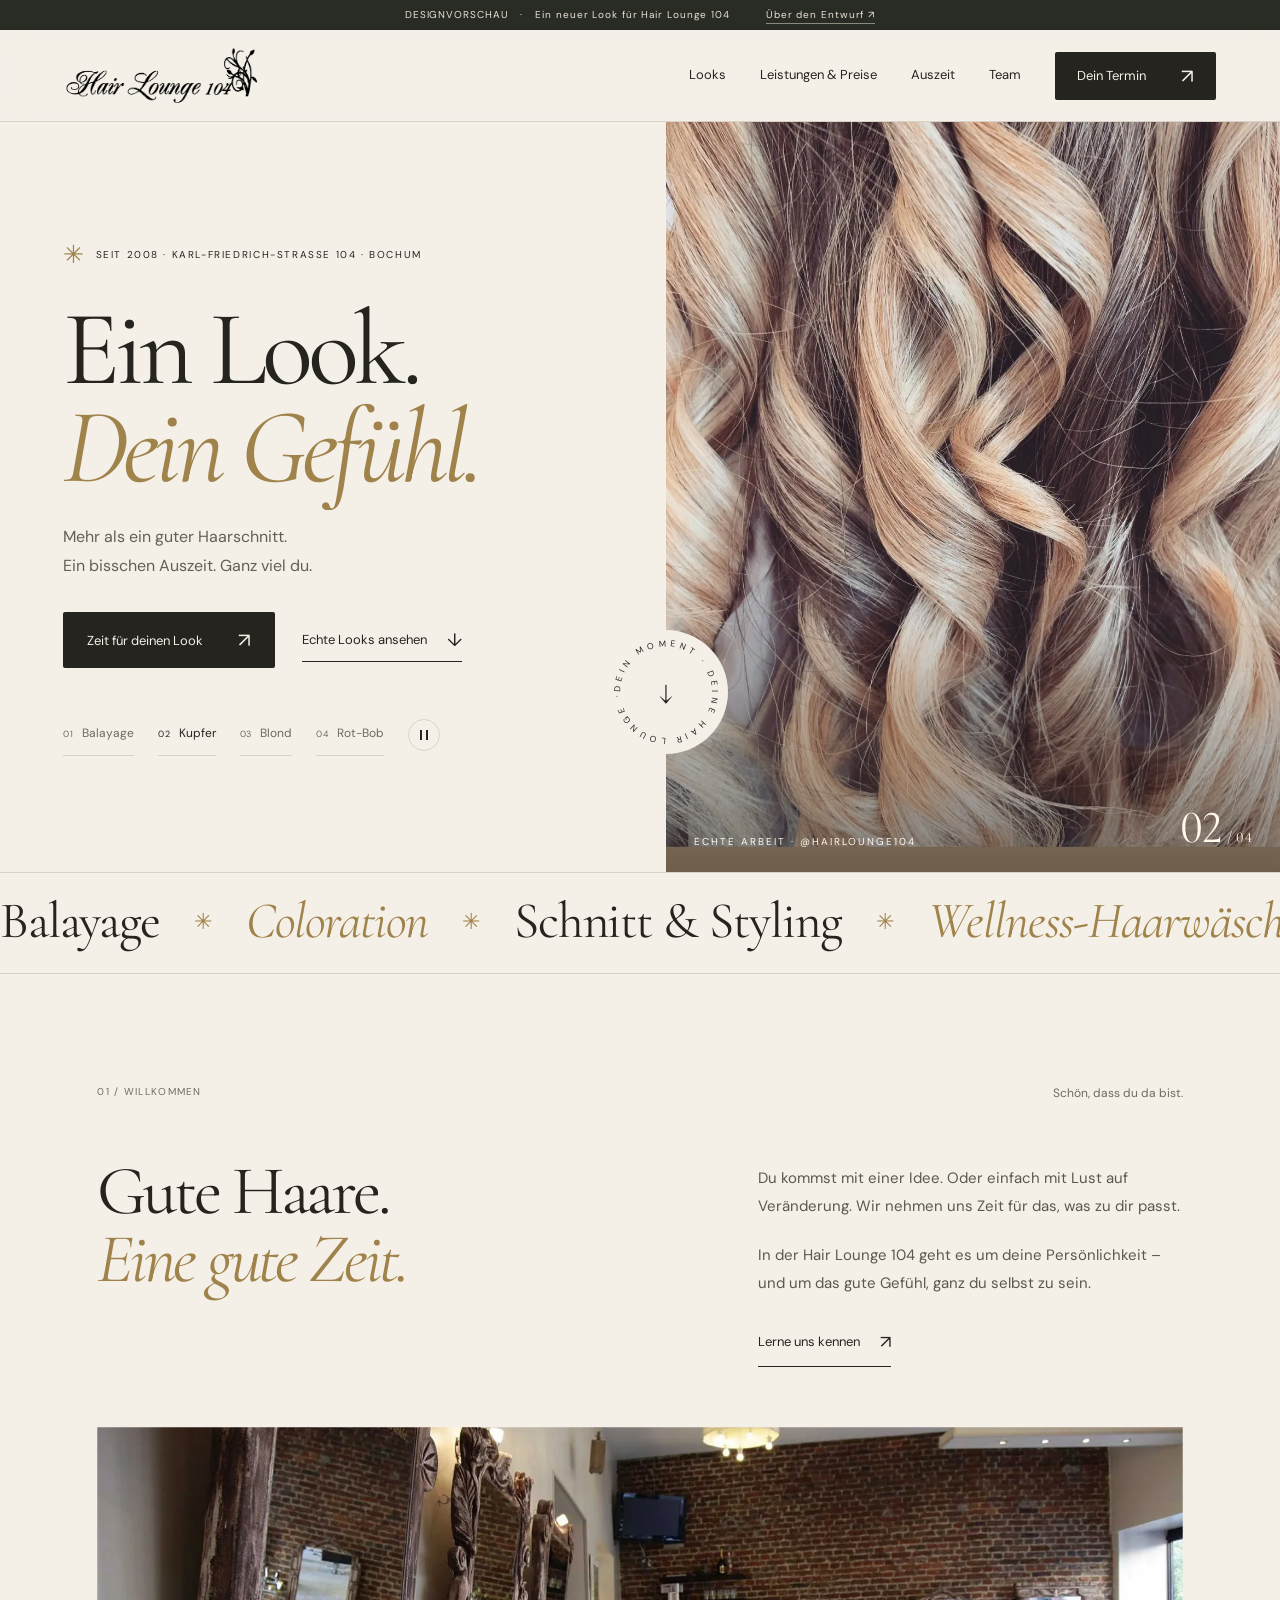
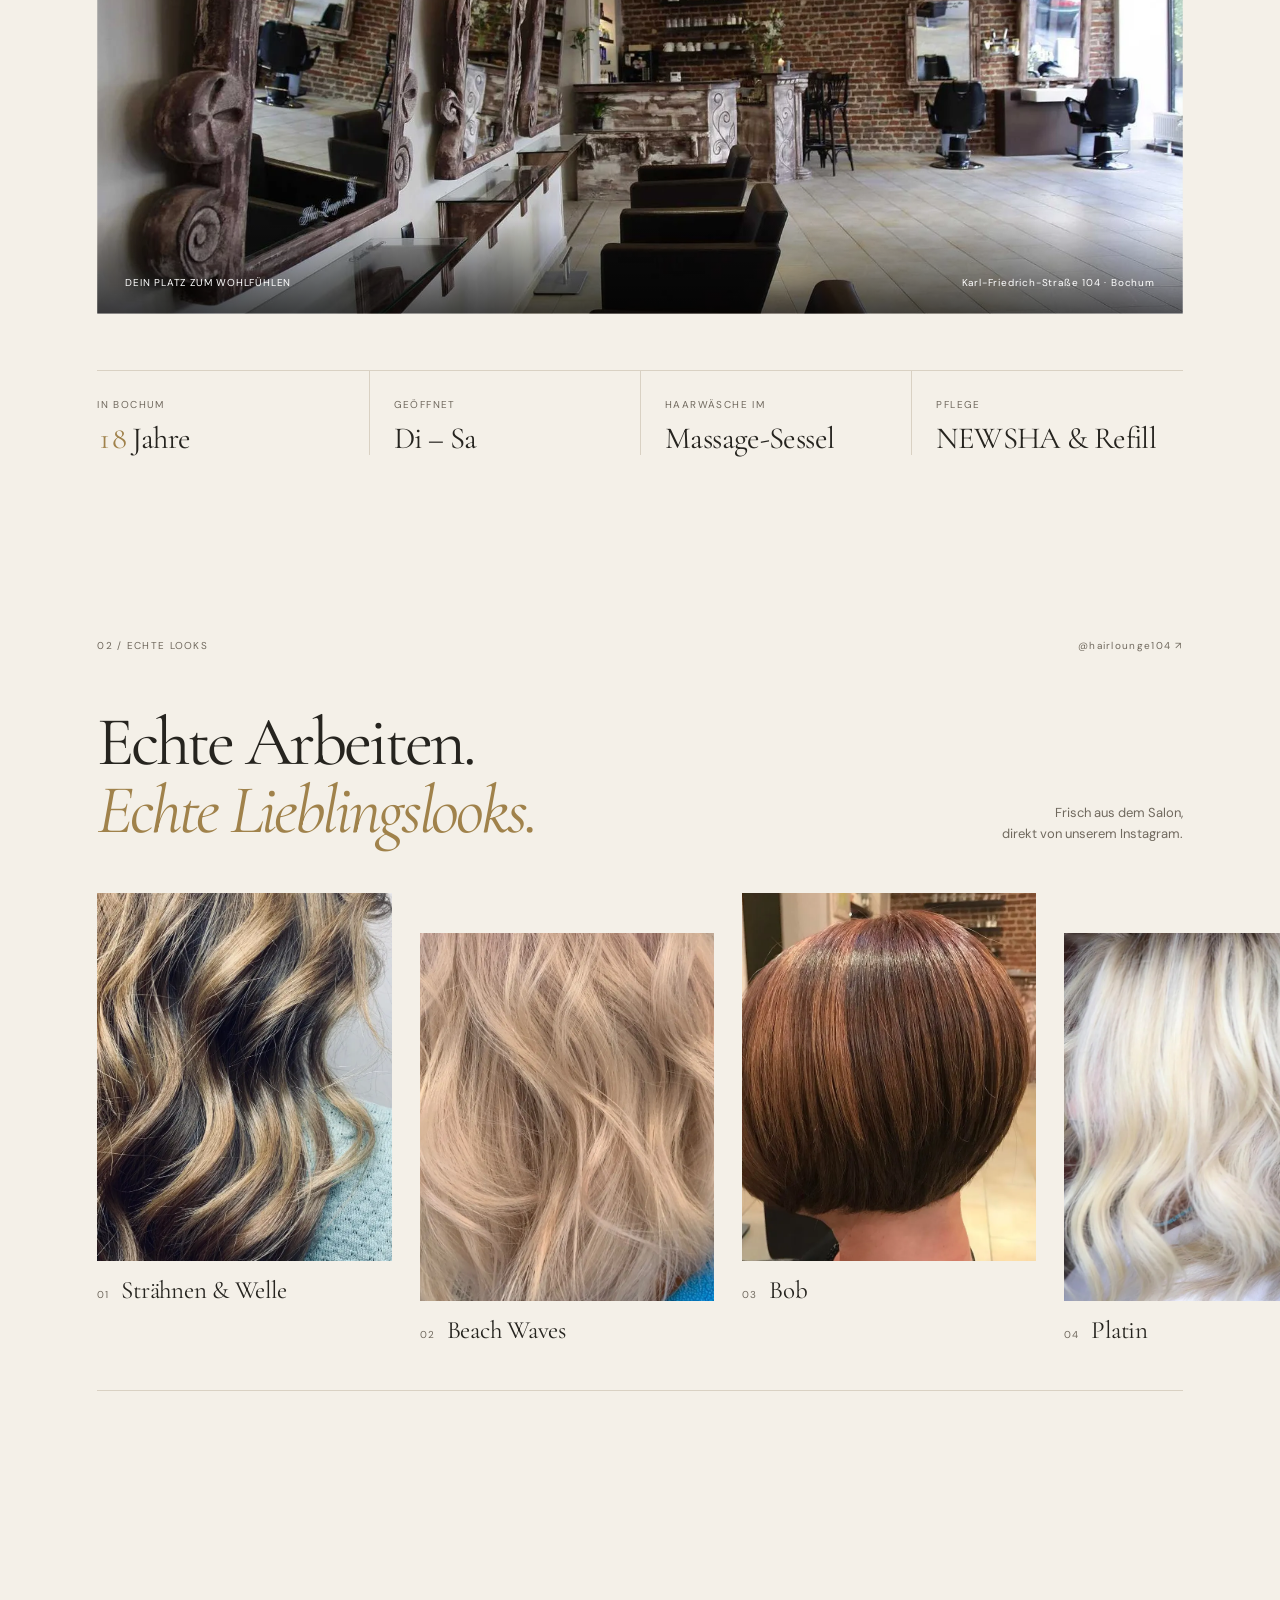
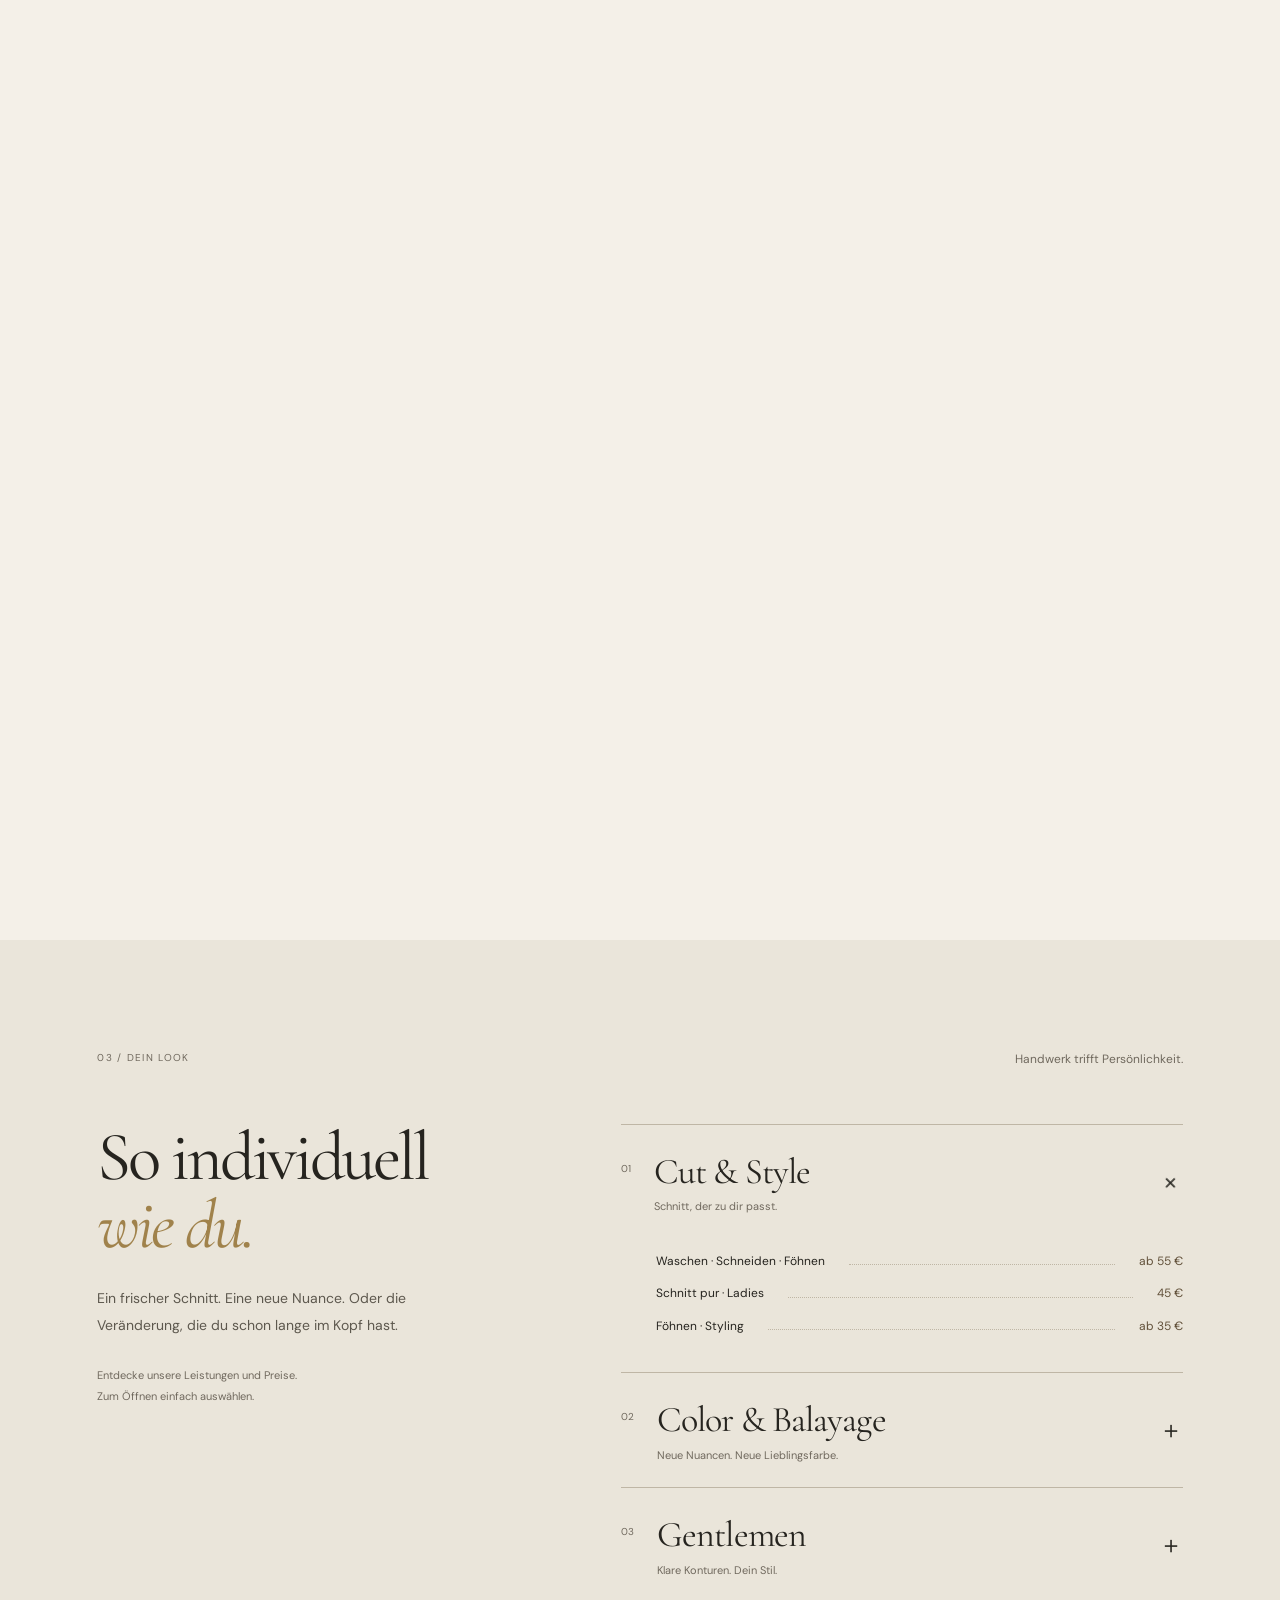
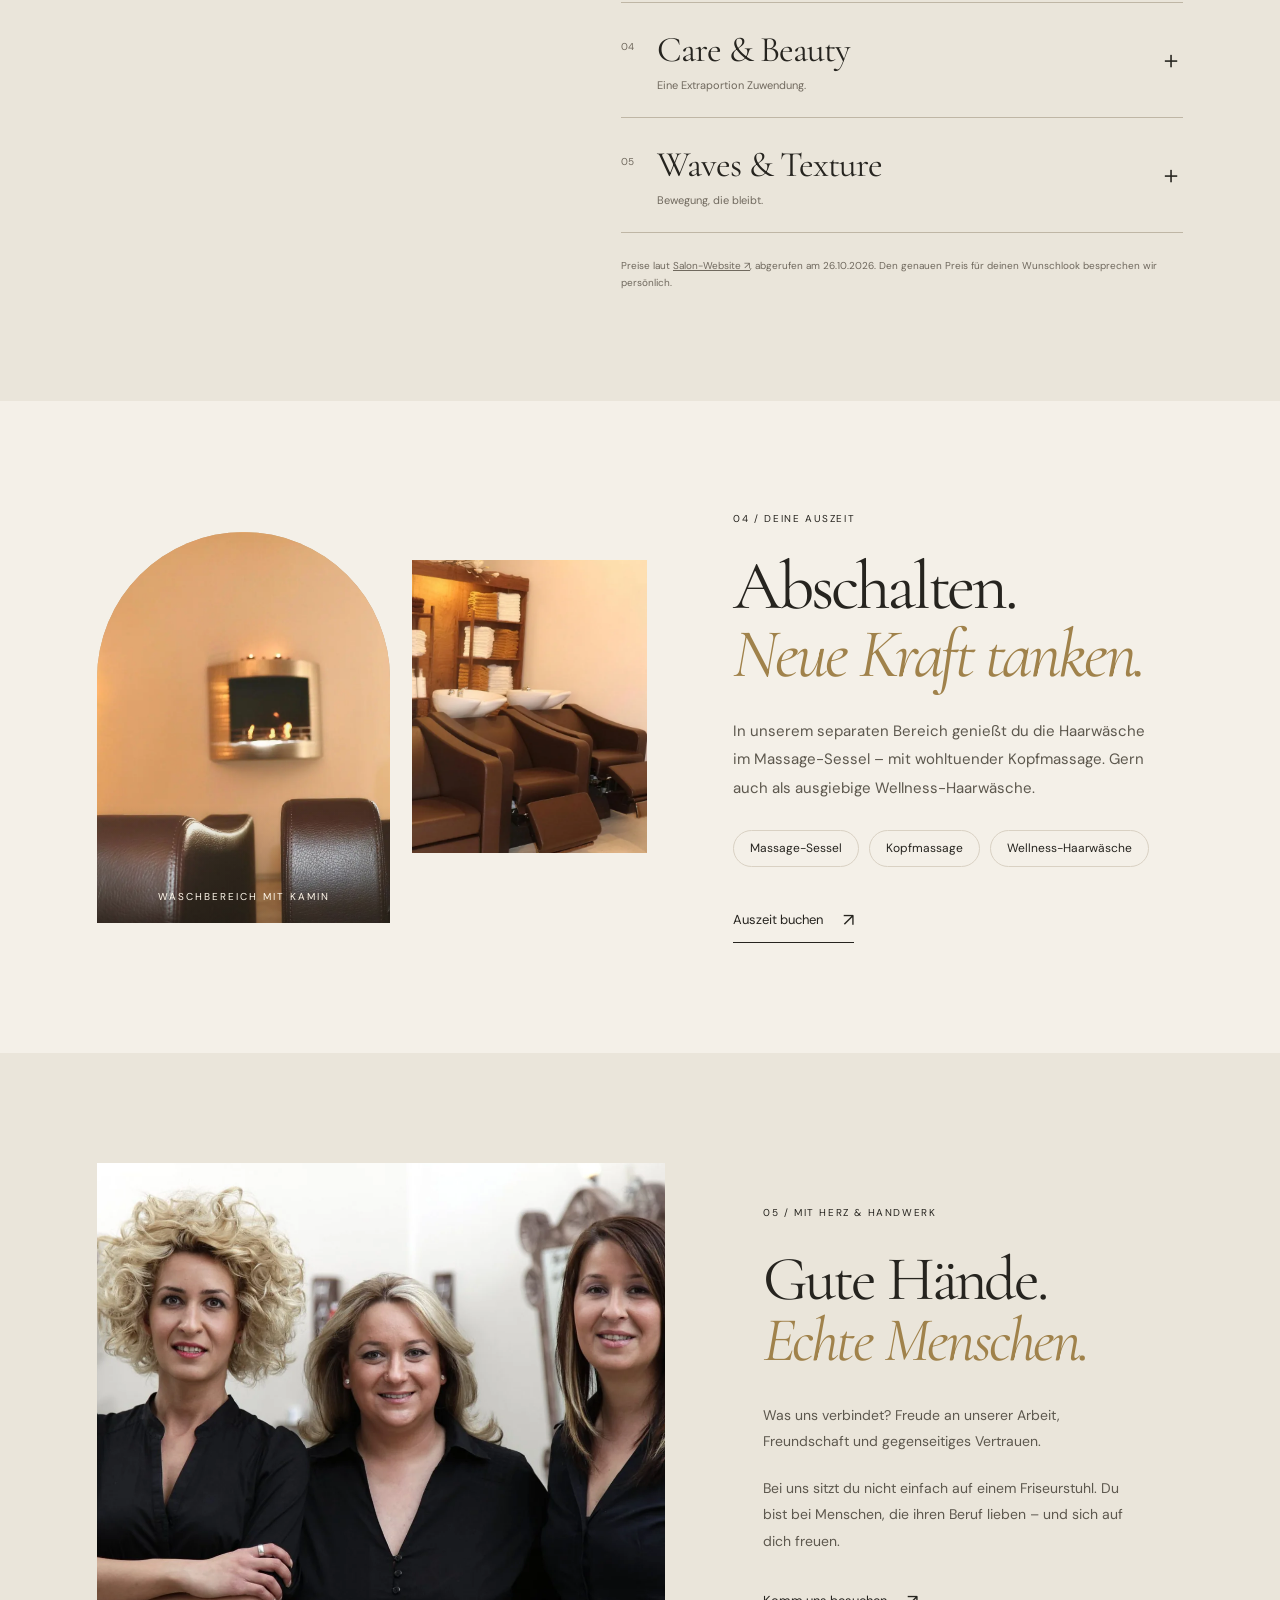
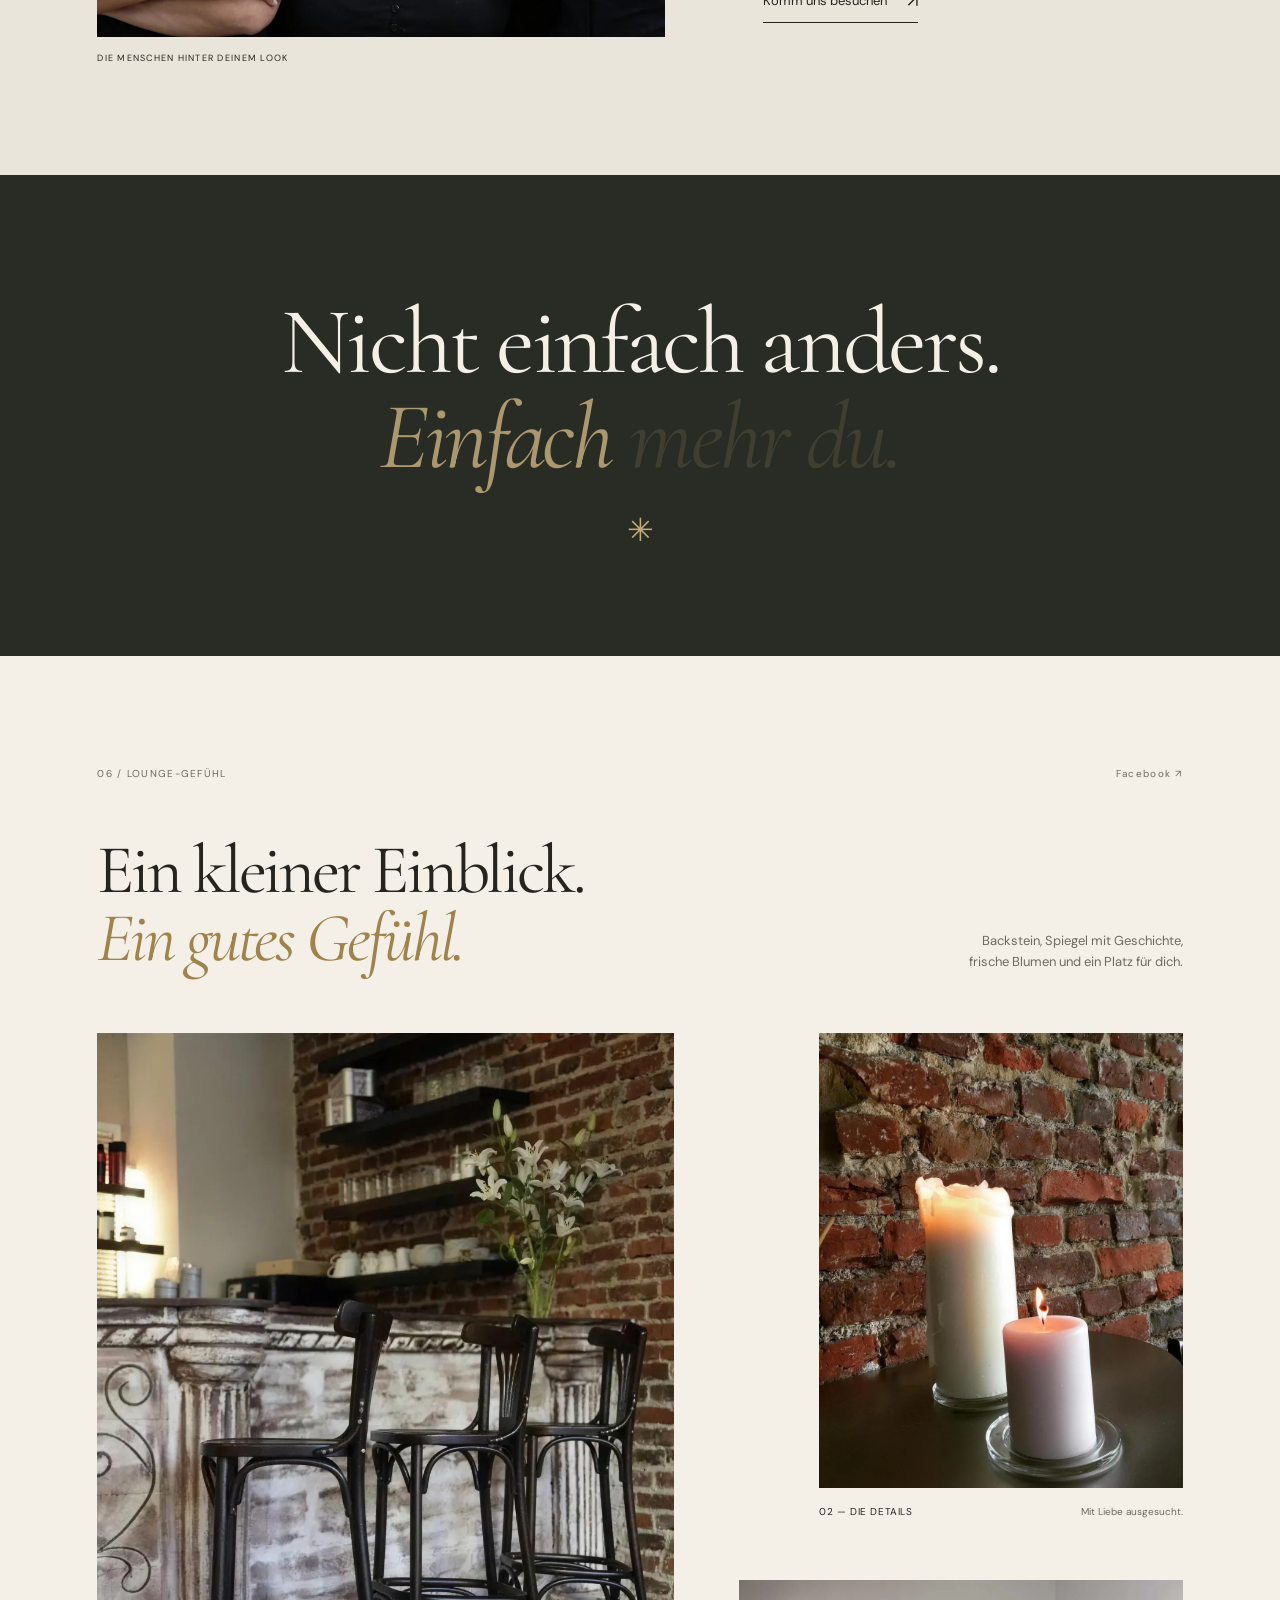
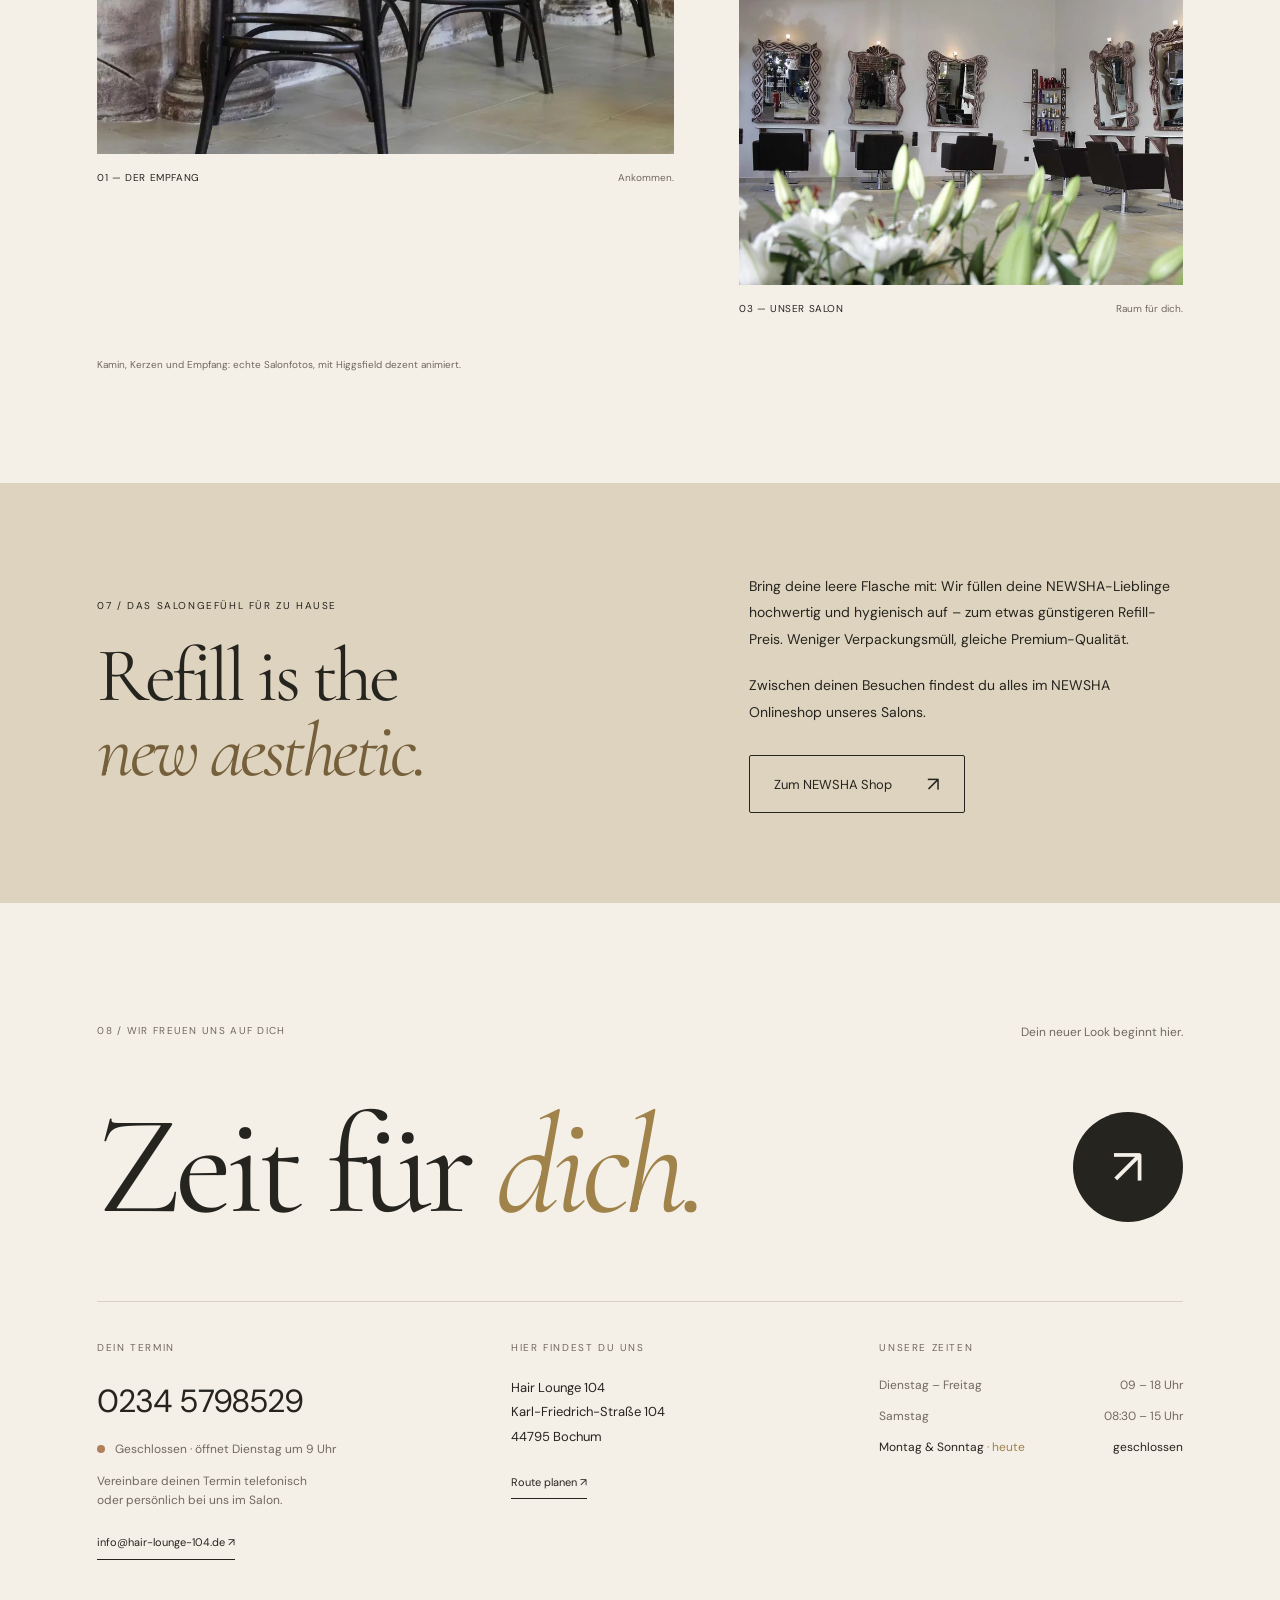
==== commit b0b6819b: "Replace AI hero with real salon photos and add rich motion Use real looks and salon photos from @hai" ====
--- a/index.html
+++ b/index.html
@@ -1,63 +1,225 @@
 <!doctype html>
-<html lang="de">
+<html lang="de" class="no-js">
 <head>
 <meta charset="utf-8"><meta name="viewport" content="width=device-width,initial-scale=1">
 <title>Hair Lounge 104 — Dein Look. Dein Gefühl. | Designvorschau</title>
-<meta name="description" content="Ein neuer Look für Hair Lounge 104 in Bochum. Entdecke den Salon, Schnitt, Coloration und Pflege. Website-Designvorschau von MakeSimpleIT.">
+<meta name="description" content="Hair Lounge 104 in Bochum: Balayage, Coloration, Schnitt und Wellness-Haarwäsche seit 2008. Website-Designvorschau von MakeSimpleIT.">
 <meta name="robots" content="noindex,nofollow"><meta name="theme-color" content="#f4f0e8">
 <link rel="icon" href="./assets/favicon.svg" type="image/svg+xml">
 <link rel="preload" href="./assets/cormorant-garamond-normal.ttf" as="font" type="font/ttf" crossorigin>
-<link rel="preload" href="./assets/hero.webp" as="image">
+<link rel="preload" href="./assets/looks/balayage.webp" as="image">
 <link rel="stylesheet" href="./assets/fonts.css"><link rel="stylesheet" href="./styles.css">
+<script>document.documentElement.classList.replace('no-js', 'js');</script>
 <script src="./script.js" defer></script>
-<noscript><style>@media(max-width:760px){.site-header{position:relative;height:auto;flex-wrap:wrap;padding-top:18px}.menu-toggle{display:none}.site-header nav{display:flex;position:static;flex-wrap:wrap;padding:18px 0;border:0;gap:15px}.site-header nav>a{font-size:12px}.nav-cta{margin:0}}</style></noscript>
 </head>
 <body>
 <a class="skip-link" href="#main">Zum Inhalt</a>
 <div class="preview-bar">DESIGNVORSCHAU <span>·</span> Ein neuer Look für Hair Lounge 104 <a href="#entwurf">Über den Entwurf ↗</a></div>
 <header class="site-header">
-<a class="brand" href="#home" aria-label="Hair Lounge 104 – Startseite"><img src="./assets/logo.png" alt="Hair Lounge 104" width="500" height="149"></a>
-<button class="menu-toggle" aria-controls="navigation" aria-expanded="false">Menü <span aria-hidden="true">＋</span></button>
-<nav id="navigation" aria-label="Hauptnavigation"><a href="#salon">Der Salon</a><a href="#leistungen">Leistungen & Preise</a><a href="#team">Das Team</a><a href="#kontakt" class="button button-dark nav-cta">Dein Termin <span aria-hidden="true">↗</span></a></nav>
+  <a class="brand" href="#home" aria-label="Hair Lounge 104 – Startseite"><img src="./assets/logo.png" alt="Hair Lounge 104" width="500" height="149"></a>
+  <button class="menu-toggle" type="button" aria-controls="navigation" aria-expanded="false">Menü <span aria-hidden="true">＋</span></button>
+  <nav id="navigation" aria-label="Hauptnavigation">
+    <a href="#looks">Looks</a><a href="#leistungen">Leistungen & Preise</a><a href="#auszeit">Auszeit</a><a href="#team">Team</a>
+    <a href="#kontakt" class="button button-dark nav-cta">Dein Termin <span aria-hidden="true">↗</span></a>
+  </nav>
 </header>
+
 <main id="main">
 <section class="hero" id="home" aria-labelledby="hero-title">
-<div class="hero-copy">
-<p class="eyebrow intro-item"><span class="small-star" aria-hidden="true">✳</span> HAIR LOUNGE 104 · BOCHUM</p>
-<h1 id="hero-title"><span class="title-line">Ein Look.</span><span class="title-line"><em>Dein Gefühl.</em></span></h1>
-<p class="hero-description intro-item">Mehr als ein guter Haarschnitt.<br>Ein bisschen Auszeit. Ganz viel du.</p>
-<div class="hero-actions intro-item"><a href="#kontakt" class="button button-dark">Zeit für deinen Look <span aria-hidden="true">↗</span></a><a class="text-link" href="#leistungen">Salon entdecken <span aria-hidden="true">↓</span></a></div>
-<div class="hero-note intro-item"><span class="hair-line" aria-hidden="true"></span><span>Persönlich. Mit Gefühl.<br>Mitten in Bochum.</span></div>
+  <div class="hero-copy">
+    <p class="eyebrow intro-item"><span class="small-star" aria-hidden="true">✳</span> SEIT 2008 · KARL-FRIEDRICH-STRASSE 104 · BOCHUM</p>
+    <h1 id="hero-title" class="split-title"><span class="line"><span>Ein Look.</span></span><span class="line"><span><em>Dein Gefühl.</em></span></span></h1>
+    <p class="hero-description intro-item">Mehr als ein guter Haarschnitt.<br>Ein bisschen Auszeit. Ganz viel du.</p>
+    <div class="hero-actions intro-item">
+      <a href="#kontakt" class="button button-dark">Zeit für deinen Look <span aria-hidden="true">↗</span></a>
+      <a class="text-link" href="#looks">Echte Looks ansehen <span aria-hidden="true">↓</span></a>
+    </div>
+    <div class="look-index intro-item" role="group" aria-label="Looks im Bild auswählen">
+      <button type="button" data-slide="0" aria-pressed="true"><span class="look-num">01</span>Balayage<span class="look-bar" aria-hidden="true"><i></i></span></button>
+      <button type="button" data-slide="1" aria-pressed="false"><span class="look-num">02</span>Kupfer<span class="look-bar" aria-hidden="true"><i></i></span></button>
+      <button type="button" data-slide="2" aria-pressed="false"><span class="look-num">03</span>Blond<span class="look-bar" aria-hidden="true"><i></i></span></button>
+      <button type="button" data-slide="3" aria-pressed="false"><span class="look-num">04</span>Rot-Bob<span class="look-bar" aria-hidden="true"><i></i></span></button>
+      <button type="button" class="look-pause" aria-pressed="false" aria-label="Bildwechsel pausieren"><span aria-hidden="true"></span></button>
+    </div>
+  </div>
+  <div class="hero-visual" role="group" aria-label="Echte Arbeiten aus der Hair Lounge 104">
+    <figure class="slide is-active"><img src="./assets/looks/balayage.webp" alt="Blonde Balayage mit weichen Locken, Nahaufnahme aus dem Salon" width="1440" height="1800" fetchpriority="high"></figure>
+    <figure class="slide"><img src="./assets/looks/kupfer.webp" alt="Kupferrote Locken vor der Backsteinwand des Salons" width="1200" height="1500" decoding="async"></figure>
+    <figure class="slide"><img src="./assets/looks/blond.webp" alt="Lange, strahlend blonde Wellen von hinten" width="1200" height="1500" decoding="async"></figure>
+    <figure class="slide"><img src="./assets/looks/rotbob.webp" alt="Glatter, kupferroter Bob von der Seite" width="1200" height="1500" decoding="async"></figure>
+    <div class="hero-caption"><span>ECHTE ARBEIT · @HAIRLOUNGE104</span><span class="slide-count"><b>01</b> / 04</span></div>
+  </div>
+  <a class="hero-stamp" href="#looks" aria-label="Zu den Looks"><svg viewBox="0 0 130 130" aria-hidden="true"><defs><path id="circle" d="M65,65m-48,0a48,48 0 1,1 96,0a48,48 0 1,1 -96,0"/></defs><text><textPath href="#circle" textLength="300">DEIN MOMENT · DEINE HAIR LOUNGE · </textPath></text></svg><span aria-hidden="true">↓</span></a>
+</section>
+
+<div class="marquee" role="region" aria-label="Unsere Leistungen">
+  <ul class="visually-hidden"><li>Balayage</li><li>Coloration</li><li>Schnitt & Styling</li><li>Wellness-Haarwäsche</li><li>Gentlemen</li><li>NEWSHA Pflege & Refill</li></ul>
+  <div class="marquee-track" aria-hidden="true">
+    <div class="marquee-group"><span>Balayage</span><i>✳</i><span><em>Coloration</em></span><i>✳</i><span>Schnitt & Styling</span><i>✳</i><span><em>Wellness-Haarwäsche</em></span><i>✳</i><span>Gentlemen</span><i>✳</i><span><em>NEWSHA Refill</em></span><i>✳</i></div>
+    <div class="marquee-group"><span>Balayage</span><i>✳</i><span><em>Coloration</em></span><i>✳</i><span>Schnitt & Styling</span><i>✳</i><span><em>Wellness-Haarwäsche</em></span><i>✳</i><span>Gentlemen</span><i>✳</i><span><em>NEWSHA Refill</em></span><i>✳</i></div>
+  </div>
 </div>
-<div class="hero-visual"><img class="hero-image" src="./assets/hero.webp" alt="Editorial-Porträt mit voluminösem, kastanienbraunem Haar – KI-generiertes Kampagnenmotiv" width="1500" height="2009" fetchpriority="high"><div class="image-caption">HAIR IS PERSONAL.</div><span class="image-credit">KI-Kampagnenmotiv</span></div>
-<a class="hero-stamp" href="#salon" aria-label="Entdecke den Salon"><svg viewBox="0 0 130 130" aria-hidden="true"><defs><path id="circle" d="M65,65m-48,0a48,48 0 1,1 96,0a48,48 0 1,1 -96,0"/></defs><text><textPath href="#circle" textLength="300">DEIN MOMENT · DEINE HAIR LOUNGE · </textPath></text></svg><span aria-hidden="true">↙</span></a>
-<div class="hero-bottom"><span>SCHNITT & STYLING</span><span>COLORATION & BALAYAGE</span><span>PFLEGE & PERSÖNLICHKEIT</span><a href="#salon" aria-label="Weiter zum Salon">SCROLL TO EXPLORE ↓</a></div>
-</section>
+
 <section class="intro section-pad" id="salon" aria-labelledby="intro-title">
-<div class="section-kicker reveal"><span>01 / WILLKOMMEN</span><span>Schön, dass du da bist.</span></div>
-<div class="intro-grid"><h2 class="reveal" id="intro-title">Gute Haare.<br><em>Eine gute Zeit.</em></h2><div class="intro-text reveal"><p>Du kommst mit einer Idee. Oder einfach mit Lust auf Veränderung. Wir nehmen uns Zeit für das, was zu dir passt.</p><p>In der Hair Lounge 104 geht es um deine Persönlichkeit – und um das gute Gefühl, ganz du selbst zu sein.</p><a class="text-link" href="#team">Lerne uns kennen <span aria-hidden="true">↗</span></a></div></div>
-<div class="salon-photo reveal"><img src="./assets/salon-wide.webp" alt="Originalaufnahme des Salons Hair Lounge 104 mit Stylingplätzen, großen Spiegeln und Backsteinwand" width="1600" height="900" loading="lazy"><div class="photo-label"><span>DEIN PLATZ ZUM WOHLFÜHLEN</span><span>Karl-Friedrich-Straße 104 · Bochum</span></div></div>
-</section>
+  <div class="section-kicker reveal"><span>01 / WILLKOMMEN</span><span>Schön, dass du da bist.</span></div>
+  <div class="intro-grid">
+    <h2 class="reveal" id="intro-title">Gute Haare.<br><em>Eine gute Zeit.</em></h2>
+    <div class="intro-text reveal">
+      <p>Du kommst mit einer Idee. Oder einfach mit Lust auf Veränderung. Wir nehmen uns Zeit für das, was zu dir passt.</p>
+      <p>In der Hair Lounge 104 geht es um deine Persönlichkeit – und um das gute Gefühl, ganz du selbst zu sein.</p>
+      <a class="text-link" href="#team">Lerne uns kennen <span aria-hidden="true">↗</span></a>
+    </div>
+  </div>
+  <div class="salon-photo reveal-clip parallax">
+    <img src="./assets/salon-wide.webp" alt="Der Salon mit Stylingplätzen, verzierten Spiegeln und Backsteinwand" width="1600" height="900" loading="lazy" data-speed="0.1">
+    <div class="photo-label"><span>DEIN PLATZ ZUM WOHLFÜHLEN</span><span>Karl-Friedrich-Straße 104 · Bochum</span></div>
+  </div>
+  <dl class="facts">
+    <div class="reveal"><dt>In Bochum</dt><dd><span class="count" data-since="2008-01-21">18</span> Jahre</dd></div>
+    <div class="reveal" style="--d:80ms"><dt>Geöffnet</dt><dd>Di – Sa</dd></div>
+    <div class="reveal" style="--d:160ms"><dt>Haarwäsche im</dt><dd>Massage-Sessel</dd></div>
+    <div class="reveal" style="--d:240ms"><dt>Pflege</dt><dd>NEWSHA & Refill</dd></div>
+  </dl>
+</section>
+
+<section class="looks" id="looks" aria-labelledby="looks-title">
+  <div class="looks-pin">
+    <div class="looks-head">
+      <div class="section-kicker reveal"><span>02 / ECHTE LOOKS</span><a href="https://www.instagram.com/hairlounge104/?hl=de" target="_blank" rel="noopener noreferrer">@hairlounge104 ↗</a></div>
+      <div class="looks-title-row">
+        <h2 class="reveal" id="looks-title">Echte Arbeiten.<br><em>Echte Lieblingslooks.</em></h2>
+        <p class="reveal">Frisch aus dem Salon,<br>direkt von unserem Instagram.</p>
+      </div>
+    </div>
+    <div class="looks-track" tabindex="0" role="region" aria-label="Galerie mit Looks, seitlich scrollbar">
+      <figure class="look-card"><div class="look-img"><img src="./assets/looks/straehnen.webp" alt="Dunkelblonde Wellen mit hellen Strähnen" width="900" height="1125" loading="lazy"></div><figcaption><span>01</span>Strähnen & Welle</figcaption></figure>
+      <figure class="look-card"><div class="look-img"><img src="./assets/looks/beach-waves.webp" alt="Helle Beach Waves in Nahaufnahme" width="900" height="1125" loading="lazy"></div><figcaption><span>02</span>Beach Waves</figcaption></figure>
+      <figure class="look-card"><div class="look-img"><img src="./assets/looks/bob.webp" alt="Brauner Bob mit Glanz von hinten" width="900" height="1125" loading="lazy"></div><figcaption><span>03</span>Bob</figcaption></figure>
+      <figure class="look-card"><div class="look-img"><img src="./assets/looks/platin.webp" alt="Platinblonde Wellen vor Backsteinwand" width="900" height="1125" loading="lazy"></div><figcaption><span>04</span>Platin</figcaption></figure>
+      <figure class="look-card"><div class="look-img"><img src="./assets/looks/kupferbraun.webp" alt="Kupferbraune Locken von hinten" width="900" height="1125" loading="lazy"></div><figcaption><span>05</span>Kupferbraun</figcaption></figure>
+      <figure class="look-card"><div class="look-img"><img src="./assets/looks/locken.webp" alt="Definierte Naturlocken nach dem Styling" width="900" height="1125" loading="lazy"></div><figcaption><span>06</span>Locken</figcaption></figure>
+      <figure class="look-card"><div class="look-img"><img src="./assets/looks/pastell.webp" alt="Glattes, pastellblondes Haar von hinten" width="900" height="1125" loading="lazy"></div><figcaption><span>07</span>Pastellblond</figcaption></figure>
+      <figure class="look-card"><div class="look-img"><img src="./assets/looks/ombre.webp" alt="Ombré mit weichem Übergang zu Blond, im Salon" width="900" height="1125" loading="lazy"></div><figcaption><span>08</span>Ombré</figcaption></figure>
+      <figure class="look-card"><div class="look-img"><img src="./assets/looks/blond-balayage.webp" alt="Blonde Balayage mit dunklerem Ansatz" width="900" height="1125" loading="lazy"></div><figcaption><span>09</span>Blond Balayage</figcaption></figure>
+      <a class="look-card look-more" href="https://www.instagram.com/hairlounge104/?hl=de" target="_blank" rel="noopener noreferrer"><span>Mehr Looks<br><em>auf Instagram</em></span><span class="look-more-arrow" aria-hidden="true">↗</span></a>
+    </div>
+    <div class="looks-progress" aria-hidden="true"><span></span></div>
+  </div>
+</section>
+
 <section class="services section-pad" id="leistungen" aria-labelledby="services-title">
-<div class="section-kicker reveal"><span>02 / DEIN LOOK</span><span>Handwerk trifft Persönlichkeit.</span></div>
-<div class="services-grid"><div class="services-heading reveal"><h2 id="services-title">So individuell<br><em>wie du.</em></h2><p>Ein frischer Schnitt. Eine neue Nuance. Oder die Veränderung, die du schon lange im Kopf hast.</p><p class="small-text">Entdecke unsere Leistungen und Preise.<br>Zum Öffnen einfach auswählen.</p><div class="botanical" aria-hidden="true"><svg viewBox="0 0 180 230" fill="none"><path d="M90 220C90 145 75 72 135 10M90 180C30 180 20 138 26 112C68 116 86 142 90 180ZM89 145C135 143 157 116 157 82C120 91 97 112 89 145ZM91 100C55 88 46 56 58 30C88 45 94 69 91 100ZM107 58C134 56 150 32 141 7C117 19 107 36 107 58Z" stroke="currentColor" stroke-width="1.3"/></svg></div></div>
-<div class="price-list reveal">
-<details open><summary><span class="service-number">01</span><span class="service-name">Cut & Style<small>Schnitt, der zu dir passt.</small></span><span class="service-plus" aria-hidden="true">＋</span></summary><div class="price-content"><dl><div><dt>Waschen · Schneiden · Föhnen</dt><dd>ab 55 €</dd></div><div><dt>Schnitt pur · Ladies</dt><dd>45 €</dd></div><div><dt>Föhnen · Styling</dt><dd>ab 35 €</dd></div></dl></div></details>
-<details><summary><span class="service-number">02</span><span class="service-name">Color & Balayage<small>Neue Nuancen. Neue Lieblingsfarbe.</small></span><span class="service-plus" aria-hidden="true">＋</span></summary><div class="price-content"><dl><div><dt>Ansatzcoloration</dt><dd>ab 50 €</dd></div><div><dt>Globalcoloration</dt><dd>ab 85 €</dd></div><div><dt>Strähnen Oberkopf</dt><dd>ab 89 €</dd></div><div><dt>Ansatzsträhnen komplett</dt><dd>ab 110 €</dd></div><div><dt>Neusträhnen komplett</dt><dd>ab 150 €</dd></div><div><dt>Glossing</dt><dd>ab 55 €</dd></div><div><dt>Balayage · neu oder Auffrischung</dt><dd>auf Anfrage</dd></div></dl></div></details>
-<details><summary><span class="service-number">03</span><span class="service-name">Gentlemen<small>Klare Konturen. Dein Stil.</small></span><span class="service-plus" aria-hidden="true">＋</span></summary><div class="price-content"><dl><div><dt>Waschen · Schneiden · Styling · Kopfmassage</dt><dd>35 €</dd></div><div><dt>Schnitt pur</dt><dd>31 €</dd></div><div><dt>Konturenschneiden</dt><dd>18 €</dd></div><div><dt>Maschinenhaarschnitt</dt><dd>19 €</dd></div><div><dt>Bartstutzen</dt><dd>ab 15 €</dd></div><div><dt>Herrentönung</dt><dd>ab 50 €</dd></div><div><dt>Kinderhaarschnitt</dt><dd>ab 27 €</dd></div></dl></div></details>
-<details><summary><span class="service-number">04</span><span class="service-name">Care & Beauty<small>Eine Extraportion Zuwendung.</small></span><span class="service-plus" aria-hidden="true">＋</span></summary><div class="price-content"><dl><div><dt>Haarkur</dt><dd>12 €</dd></div><div><dt>Intensivmaske</dt><dd>15 €</dd></div><div><dt>Rescue System</dt><dd>ab 45 €</dd></div><div><dt>Augenbrauen färben</dt><dd>12 €</dd></div><div><dt>Augenbrauen zupfen</dt><dd>15 €</dd></div><div><dt>Wimpern färben</dt><dd>15 €</dd></div></dl></div></details>
-<details><summary><span class="service-number">05</span><span class="service-name">Waves & Texture<small>Bewegung, die bleibt.</small></span><span class="service-plus" aria-hidden="true">＋</span></summary><div class="price-content"><dl><div><dt>Dauerwelle</dt><dd>ab 65 €</dd></div><div><dt>Papilottenwelle</dt><dd>ab 75 €</dd></div></dl></div></details>
-<p class="price-source">Preise laut <a href="https://www.hair-lounge-104.de/preise/" target="_blank" rel="noopener noreferrer">Salon-Website ↗</a>, abgerufen am 26.10.2026. Den genauen Preis für deinen Wunschlook besprechen wir persönlich.</p>
-</div></div>
-</section>
+  <div class="section-kicker reveal"><span>03 / DEIN LOOK</span><span>Handwerk trifft Persönlichkeit.</span></div>
+  <div class="services-grid">
+    <div class="services-heading reveal">
+      <h2 id="services-title">So individuell<br><em>wie du.</em></h2>
+      <p>Ein frischer Schnitt. Eine neue Nuance. Oder die Veränderung, die du schon lange im Kopf hast.</p>
+      <p class="small-text">Entdecke unsere Leistungen und Preise.<br>Zum Öffnen einfach auswählen.</p>
+    </div>
+    <div class="price-list reveal">
+      <details open data-preview="./assets/looks/bob.webp"><summary><span class="service-number">01</span><span class="service-name">Cut & Style<small>Schnitt, der zu dir passt.</small></span><span class="service-plus" aria-hidden="true">＋</span></summary><div class="price-content"><dl><div><dt>Waschen · Schneiden · Föhnen</dt><dd>ab 55 €</dd></div><div><dt>Schnitt pur · Ladies</dt><dd>45 €</dd></div><div><dt>Föhnen · Styling</dt><dd>ab 35 €</dd></div></dl></div></details>
+      <details data-preview="./assets/looks/balayage.webp"><summary><span class="service-number">02</span><span class="service-name">Color & Balayage<small>Neue Nuancen. Neue Lieblingsfarbe.</small></span><span class="service-plus" aria-hidden="true">＋</span></summary><div class="price-content"><dl><div><dt>Ansatzcoloration</dt><dd>ab 50 €</dd></div><div><dt>Globalcoloration</dt><dd>ab 85 €</dd></div><div><dt>Strähnen Oberkopf</dt><dd>ab 89 €</dd></div><div><dt>Ansatzsträhnen komplett</dt><dd>ab 110 €</dd></div><div><dt>Neusträhnen komplett</dt><dd>ab 150 €</dd></div><div><dt>Glossing</dt><dd>ab 55 €</dd></div><div><dt>Balayage · neu oder Auffrischung</dt><dd>auf Anfrage</dd></div></dl></div></details>
+      <details data-preview="./assets/salon/raum.webp"><summary><span class="service-number">03</span><span class="service-name">Gentlemen<small>Klare Konturen. Dein Stil.</small></span><span class="service-plus" aria-hidden="true">＋</span></summary><div class="price-content"><dl><div><dt>Waschen · Schneiden · Styling · Kopfmassage</dt><dd>35 €</dd></div><div><dt>Schnitt pur</dt><dd>31 €</dd></div><div><dt>Konturenschneiden</dt><dd>18 €</dd></div><div><dt>Maschinenhaarschnitt</dt><dd>19 €</dd></div><div><dt>Bartstutzen</dt><dd>ab 15 €</dd></div><div><dt>Herrentönung</dt><dd>ab 50 €</dd></div><div><dt>Kinderhaarschnitt</dt><dd>ab 27 €</dd></div></dl></div></details>
+      <details data-preview="./assets/salon/wellness.webp"><summary><span class="service-number">04</span><span class="service-name">Care & Beauty<small>Eine Extraportion Zuwendung.</small></span><span class="service-plus" aria-hidden="true">＋</span></summary><div class="price-content"><dl><div><dt>Haarkur</dt><dd>12 €</dd></div><div><dt>Intensivmaske</dt><dd>15 €</dd></div><div><dt>Rescue System</dt><dd>ab 45 €</dd></div><div><dt>Augenbrauen färben</dt><dd>12 €</dd></div><div><dt>Augenbrauen zupfen</dt><dd>15 €</dd></div><div><dt>Wimpern färben</dt><dd>15 €</dd></div></dl></div></details>
+      <details data-preview="./assets/looks/locken.webp"><summary><span class="service-number">05</span><span class="service-name">Waves & Texture<small>Bewegung, die bleibt.</small></span><span class="service-plus" aria-hidden="true">＋</span></summary><div class="price-content"><dl><div><dt>Dauerwelle</dt><dd>ab 65 €</dd></div><div><dt>Papilottenwelle</dt><dd>ab 75 €</dd></div></dl></div></details>
+      <p class="price-source">Preise laut <a href="https://www.hair-lounge-104.de/preise/" target="_blank" rel="noopener noreferrer">Salon-Website ↗</a>, abgerufen am 26.10.2026. Den genauen Preis für deinen Wunschlook besprechen wir persönlich.</p>
+    </div>
+  </div>
+  <div class="service-preview" aria-hidden="true"><img src="./assets/looks/bob.webp" alt="" width="900" height="1125" loading="lazy"></div>
+</section>
+
+<section class="wellness section-pad" id="auszeit" aria-labelledby="wellness-title">
+  <div class="wellness-media">
+    <figure class="arch reveal-clip">
+      <video class="loop" muted loop playsinline preload="none" poster="./assets/salon/kamin.webp" data-src="./assets/loops/kamin.mp4" aria-label="Waschbereich mit Kamin und Ledersesseln, das Feuer flackert"></video>
+      <figcaption>Waschbereich mit Kamin</figcaption>
+    </figure>
+    <figure class="wellness-photo reveal-clip parallax" style="--d:120ms"><img src="./assets/salon/wellness.webp" alt="Separater Waschbereich mit drei braunen Massage-Sesseln und Handtuchregal" width="1000" height="964" loading="lazy" data-speed="0.08"></figure>
+  </div>
+  <div class="wellness-copy">
+    <p class="eyebrow reveal">04 / DEINE AUSZEIT</p>
+    <h2 class="reveal" id="wellness-title">Abschalten.<br><em>Neue Kraft tanken.</em></h2>
+    <p class="reveal">In unserem separaten Bereich genießt du die Haarwäsche im Massage-Sessel – mit wohltuender Kopfmassage. Gern auch als ausgiebige Wellness-Haarwäsche.</p>
+    <ul class="ticks reveal"><li>Massage-Sessel</li><li>Kopfmassage</li><li>Wellness-Haarwäsche</li></ul>
+    <a class="text-link reveal" href="#kontakt">Auszeit buchen <span aria-hidden="true">↗</span></a>
+  </div>
+</section>
+
 <section class="team section-pad" id="team" aria-labelledby="team-title">
-<div class="team-image reveal"><img src="./assets/team.webp" alt="Das Team der Hair Lounge 104 auf der offiziellen Salon-Website" width="1600" height="1066" loading="lazy"><span class="photo-index">DIE MENSCHEN HINTER DEINEM LOOK</span></div>
-<div class="team-copy reveal"><p class="eyebrow">03 / MIT HERZ & HANDWERK</p><h2 id="team-title">Gute Hände.<br><em>Echte Menschen.</em></h2><p>Was uns verbindet? Freude an unserer Arbeit, Freundschaft und gegenseitiges Vertrauen.</p><p>Bei uns sitzt du nicht einfach auf einem Friseurstuhl. Du bist bei Menschen, die ihren Beruf lieben – und sich auf dich freuen.</p><a class="text-link" href="#kontakt">Komm uns besuchen <span aria-hidden="true">↗</span></a></div>
-</section>
-<section class="statement" aria-label="Unser Anspruch"><p class="reveal">Nicht einfach anders.<br><em>Einfach mehr du.</em></p><span aria-hidden="true">✳</span></section>
-<section class="journal section-pad" aria-labelledby="journal-title"><div class="section-kicker reveal"><span>04 / LOUNGE-GEFÜHL</span><a href="https://www.instagram.com/hairlounge104/?hl=de" target="_blank" rel="noopener noreferrer">@hairlounge104 ↗</a></div><div class="journal-heading reveal"><h2 id="journal-title">Ein kleiner Einblick.<br><em>Ein gutes Gefühl.</em></h2><p>Dein nächster Besuch beginnt<br>mit ein bisschen Vorfreude.</p></div><div class="journal-grid"><figure class="journal-large reveal"><img src="./assets/lounge.webp" alt="Originalaufnahme aus der Hair Lounge 104" width="1200" height="675" loading="lazy"><figcaption><span>01 — UNSER SALON</span><span>Raum für dich.</span></figcaption></figure><figure class="journal-small reveal"><img src="./assets/detail.webp" alt="Einladender Empfang mit Barhockern, Backsteinwand und frischen Blumen" width="400" height="600" loading="lazy"><figcaption><span>02 — DIE DETAILS</span><span>Mit Liebe ausgesucht.</span></figcaption></figure></div><div class="social-links"><a class="text-link" href="https://www.instagram.com/hairlounge104/?hl=de" target="_blank" rel="noopener noreferrer">Mehr auf Instagram <span aria-hidden="true">↗</span></a><a class="text-link" href="https://www.facebook.com/hairlounge104/?locale=de_DE" target="_blank" rel="noopener noreferrer">Besuch uns auf Facebook <span aria-hidden="true">↗</span></a></div></section>
-<section class="shop section-pad"><div class="reveal"><p class="eyebrow">DAS SALONGEFÜHL FÜR ZU HAUSE</p><h2>Deine Pflege.<br><em>Dein tägliches Ritual.</em></h2></div><div class="shop-copy reveal"><p>Finde deine Produktfavoriten im NEWSHA Onlineshop unseres Salons. Für die kleinen Wohlfühlmomente zwischen deinen Besuchen.</p><a class="button button-outline" href="https://www.newsha.de/shoppartner/13081" target="_blank" rel="noopener noreferrer">Zum NEWSHA Shop <span aria-hidden="true">↗</span></a></div></section>
-<section class="contact section-pad" id="kontakt" aria-labelledby="contact-title"><div class="section-kicker reveal"><span>05 / WIR FREUEN UNS AUF DICH</span><span>Dein neuer Look beginnt hier.</span></div><div class="contact-heading reveal"><h2 id="contact-title">Zeit für <em>dich.</em></h2><a class="contact-circle" href="tel:+492345798529" aria-label="Salon anrufen: 0234 5798529">↗</a></div><div class="contact-grid reveal"><div class="contact-primary"><p class="eyebrow">DEIN TERMIN</p><a class="phone" href="tel:+492345798529">0234 5798529</a><p>Vereinbare deinen Termin telefonisch<br>oder persönlich bei uns im Salon.</p><a class="text-link" href="mailto:info@hair-lounge-104.de">info@hair-lounge-104.de ↗</a></div><div><p class="eyebrow">HIER FINDEST DU UNS</p><address>Hair Lounge 104<br>Karl-Friedrich-Straße 104<br>44795 Bochum</address><a class="text-link" href="https://www.google.com/maps/search/?api=1&query=Hair+Lounge+104+Karl-Friedrich-Stra%C3%9Fe+104+44795+Bochum" target="_blank" rel="noopener noreferrer">Route planen ↗</a></div><div><p class="eyebrow">UNSERE ZEITEN</p><dl class="hours"><div><dt>Dienstag – Freitag</dt><dd>09 – 18 Uhr</dd></div><div><dt>Samstag</dt><dd>08:30 – 15 Uhr</dd></div><div><dt>Montag & Sonntag</dt><dd>geschlossen</dd></div></dl></div></div></section>
+  <figure class="team-image"><div class="media reveal-clip parallax"><img src="./assets/team.webp" alt="Das Team der Hair Lounge 104 im Salon" width="1600" height="1066" loading="lazy" data-speed="0.06"></div><figcaption class="photo-index">DIE MENSCHEN HINTER DEINEM LOOK</figcaption></figure>
+  <div class="team-copy">
+    <p class="eyebrow reveal">05 / MIT HERZ & HANDWERK</p>
+    <h2 class="reveal" id="team-title">Gute Hände.<br><em>Echte Menschen.</em></h2>
+    <p class="reveal">Was uns verbindet? Freude an unserer Arbeit, Freundschaft und gegenseitiges Vertrauen.</p>
+    <p class="reveal">Bei uns sitzt du nicht einfach auf einem Friseurstuhl. Du bist bei Menschen, die ihren Beruf lieben – und sich auf dich freuen.</p>
+    <a class="text-link reveal" href="#kontakt">Komm uns besuchen <span aria-hidden="true">↗</span></a>
+  </div>
+</section>
+
+<section class="statement" aria-label="Unser Anspruch"><p class="words">Nicht einfach anders.<br><em>Einfach mehr du.</em></p><span class="statement-star" aria-hidden="true">✳</span></section>
+
+<section class="lounge section-pad" aria-labelledby="lounge-title">
+  <div class="section-kicker reveal"><span>06 / LOUNGE-GEFÜHL</span><a href="https://www.facebook.com/hairlounge104/?locale=de_DE" target="_blank" rel="noopener noreferrer">Facebook ↗</a></div>
+  <div class="lounge-heading">
+    <h2 class="reveal" id="lounge-title">Ein kleiner Einblick.<br><em>Ein gutes Gefühl.</em></h2>
+    <p class="reveal">Backstein, Spiegel mit Geschichte,<br>frische Blumen und ein Platz für dich.</p>
+  </div>
+  <div class="lounge-grid">
+    <figure class="lounge-a"><div class="media reveal-clip"><video class="loop" muted loop playsinline preload="none" poster="./assets/salon/bar.webp" data-src="./assets/loops/bar.mp4" aria-label="Empfangstheke mit Barhockern, Backsteinwand und Lilien"></video></div><figcaption><span>01 — DER EMPFANG</span><span>Ankommen.</span></figcaption></figure>
+    <figure class="lounge-b"><div class="media reveal-clip" style="--d:100ms"><video class="loop" muted loop playsinline preload="none" poster="./assets/salon/kerzen.webp" data-src="./assets/loops/kerzen.mp4" aria-label="Zwei brennende Kerzen vor der Backsteinwand"></video></div><figcaption><span>02 — DIE DETAILS</span><span>Mit Liebe ausgesucht.</span></figcaption></figure>
+    <figure class="lounge-c"><div class="media reveal-clip parallax" style="--d:160ms"><img src="./assets/lounge.webp" alt="Salon mit verzierten Spiegeln und Lilien im Vordergrund" width="1200" height="675" loading="lazy" data-speed="0.07"></div><figcaption><span>03 — UNSER SALON</span><span>Raum für dich.</span></figcaption></figure>
+  </div>
+  <p class="loop-note">Kamin, Kerzen und Empfang: echte Salonfotos, mit Higgsfield dezent animiert.</p>
+</section>
+
+<section class="shop section-pad" aria-labelledby="shop-title">
+  <div class="shop-quote reveal"><p class="eyebrow">07 / DAS SALONGEFÜHL FÜR ZU HAUSE</p><h2 id="shop-title">Refill is the<br><em>new aesthetic.</em></h2></div>
+  <div class="shop-copy reveal">
+    <p>Bring deine leere Flasche mit: Wir füllen deine NEWSHA-Lieblinge hochwertig und hygienisch auf – zum etwas günstigeren Refill-Preis. Weniger Verpackungsmüll, gleiche Premium-Qualität.</p>
+    <p>Zwischen deinen Besuchen findest du alles im NEWSHA Onlineshop unseres Salons.</p>
+    <a class="button button-outline" href="https://www.newsha.de/shoppartner/13081" target="_blank" rel="noopener noreferrer">Zum NEWSHA Shop <span aria-hidden="true">↗</span></a>
+  </div>
+</section>
+
+<section class="contact section-pad" id="kontakt" aria-labelledby="contact-title">
+  <div class="section-kicker reveal"><span>08 / WIR FREUEN UNS AUF DICH</span><span>Dein neuer Look beginnt hier.</span></div>
+  <div class="contact-heading">
+    <h2 id="contact-title" class="split-title reveal-lines"><span class="line"><span>Zeit für <em>dich.</em></span></span></h2>
+    <a class="contact-circle magnetic" href="tel:+492345798529" aria-label="Salon anrufen: 0234 5798529"><span aria-hidden="true">↗</span></a>
+  </div>
+  <div class="contact-grid reveal">
+    <div class="contact-primary">
+      <p class="eyebrow">DEIN TERMIN</p>
+      <a class="phone" href="tel:+492345798529">0234 5798529</a>
+      <p class="open-status" hidden><span class="status-dot" aria-hidden="true"></span><span class="status-text"></span></p>
+      <p>Vereinbare deinen Termin telefonisch<br>oder persönlich bei uns im Salon.</p>
+      <a class="text-link" href="mailto:info@hair-lounge-104.de">info@hair-lounge-104.de ↗</a>
+    </div>
+    <div>
+      <p class="eyebrow">HIER FINDEST DU UNS</p>
+      <address>Hair Lounge 104<br>Karl-Friedrich-Straße 104<br>44795 Bochum</address>
+      <a class="text-link" href="https://www.google.com/maps/search/?api=1&query=Hair+Lounge+104+Karl-Friedrich-Stra%C3%9Fe+104+44795+Bochum" target="_blank" rel="noopener noreferrer">Route planen ↗</a>
+    </div>
+    <div>
+      <p class="eyebrow">UNSERE ZEITEN</p>
+      <dl class="hours">
+        <div data-days="2,3,4,5"><dt>Dienstag – Freitag</dt><dd>09 – 18 Uhr</dd></div>
+        <div data-days="6"><dt>Samstag</dt><dd>08:30 – 15 Uhr</dd></div>
+        <div data-days="0,1"><dt>Montag & Sonntag</dt><dd>geschlossen</dd></div>
+      </dl>
+    </div>
+  </div>
+</section>
 </main>
-<footer class="footer"><div class="footer-top"><a href="#home" class="footer-wordmark">Hair Lounge <em>104</em></a><a class="back-top" href="#home">Zurück nach oben ↑</a></div><div class="footer-bottom"><span>MIT LIEBE ZUM HAAR. IN BOCHUM.</span><div><a href="https://www.hair-lounge-104.de/impressum/" target="_blank" rel="noopener noreferrer">Salon-Impressum ↗</a><a href="#entwurf">Hinweise zum Entwurf</a><a href="#datenschutz">Datenschutz</a></div><span>Design by <a href="https://makesimpleit.de" target="_blank" rel="noopener noreferrer">MakeSimpleIT ↗</a></span></div><details class="draft-info" id="entwurf"><summary>Über diese Designvorschau</summary><p>Unabhängiger Website-Entwurf von MakeSimpleIT für Hair Lounge 104. Dies ist eine Vorschau und nicht die offizielle Website des Salons. Anruf-, E-Mail-, Shop- und Social-Media-Links führen zu den echten Angeboten des Salons.</p><p>Salon- und Teamfotos sowie das Logo stammen von <a href="https://www.hair-lounge-104.de/">hair-lounge-104.de</a> (Fotos: Hair Lounge 104). Das große Kampagnenporträt wurde mit Higgsfield KI-generiert und zeigt keine reale Kundin oder Mitarbeiterin. Texte sind Gestaltungsvorschläge; Leistungen und Kontaktdaten wurden am 26.10.2026 aus der offiziellen Website übernommen.</p></details><details class="draft-info" id="datenschutz"><summary>Datenschutz dieser Vorschau</summary><p>Diese statische Vorschau verwendet keine Analysewerkzeuge, Formulare oder eingebetteten Social-Media-Dienste. Bilder und Schriften werden lokal mit der Seite ausgeliefert. Beim Aufruf verarbeitet der Hostinganbieter GitHub technische Zugriffsdaten. Informationen dazu findest du in der <a href="https://docs.github.com/de/site-policy/privacy-policies/github-general-privacy-statement" target="_blank" rel="noopener noreferrer">Datenschutzerklärung von GitHub</a>. Externe Angebote werden erst über die jeweiligen Links geöffnet. Kontakt zum Ersteller: <a href="mailto:info@makesimpleit.de">info@makesimpleit.de</a>.</p></details></footer>
-</body></html>
+
+<footer class="footer">
+  <div class="footer-top"><a href="#home" class="footer-wordmark"><span>Hair Lounge <em>104</em></span></a><a class="back-top" href="#home">Zurück nach oben ↑</a></div>
+  <div class="footer-bottom">
+    <span>MIT LIEBE ZUM HAAR. IN BOCHUM. SEIT 2008.</span>
+    <div><a href="https://www.instagram.com/hairlounge104/?hl=de" target="_blank" rel="noopener noreferrer">Instagram ↗</a><a href="https://www.facebook.com/hairlounge104/?locale=de_DE" target="_blank" rel="noopener noreferrer">Facebook ↗</a><a href="https://www.hair-lounge-104.de/impressum/" target="_blank" rel="noopener noreferrer">Salon-Impressum ↗</a><a href="#entwurf">Hinweise zum Entwurf</a><a href="#datenschutz">Datenschutz</a></div>
+    <span>Design by <a href="https://makesimpleit.de" target="_blank" rel="noopener noreferrer">MakeSimpleIT ↗</a></span>
+  </div>
+  <details class="draft-info" id="entwurf"><summary>Über diese Designvorschau</summary><p>Unabhängiger Website-Entwurf von MakeSimpleIT für Hair Lounge 104. Dies ist eine Vorschau und nicht die offizielle Website des Salons. Anruf-, E-Mail-, Shop- und Social-Media-Links führen zu den echten Angeboten des Salons.</p><p>Alle Fotos sind echte Aufnahmen der Hair Lounge 104: Logo, Team- und Salonfotos von <a href="https://www.hair-lounge-104.de/">hair-lounge-104.de</a>, Looks und weitere Salonbilder vom Instagram-Profil <a href="https://www.instagram.com/hairlounge104/">@hairlounge104</a>. Die Looks zeigen bewusst keine Gesichter. Einzelne Fotos wurden mit Higgsfield hochskaliert; Kamin, Kerzen und Empfang sind echte Fotos, die mit Higgsfield dezent animiert wurden. Texte sind Gestaltungsvorschläge; Leistungen, Preise, Kontaktdaten und Salon-Angebote stammen von der offiziellen Website und dem Instagram-Profil, abgerufen am 26.10.2026. Der Öffnungsstatus folgt den regulären Öffnungszeiten, ohne Feiertage und Urlaub.</p></details>
+  <details class="draft-info" id="datenschutz"><summary>Datenschutz dieser Vorschau</summary><p>Diese statische Vorschau verwendet keine Analysewerkzeuge, Formulare oder eingebetteten Social-Media-Dienste. Bilder, Videos und Schriften werden lokal mit der Seite ausgeliefert. Beim Aufruf verarbeitet der Hostinganbieter GitHub technische Zugriffsdaten. Informationen dazu findest du in der <a href="https://docs.github.com/de/site-policy/privacy-policies/github-general-privacy-statement" target="_blank" rel="noopener noreferrer">Datenschutzerklärung von GitHub</a>. Externe Angebote werden erst über die jeweiligen Links geöffnet. Kontakt zum Ersteller: <a href="mailto:info@makesimpleit.de">info@makesimpleit.de</a>.</p></details>
+</footer>
+</body>
+</html>
--- a/styles.css
+++ b/styles.css
@@ -1,8 +1,460 @@
-:root{--paper:#f4f0e8;--ink:#26241f;--muted:#70695e;--gold:#a0824b;--line:#d9d1c3;--dark:#292c25;--serif:'Cormorant Garamond',Georgia,serif;--sans:'DM Sans',Arial,sans-serif;--ease-out:cubic-bezier(.23,1,.32,1);--ease-in-out:cubic-bezier(.77,0,.175,1)}
-*{box-sizing:border-box}html{scroll-behavior:smooth;scroll-padding-top:110px}body{margin:0;background:var(--paper);color:var(--ink);font-family:var(--sans);font-size:16px;line-height:1.6}a{color:inherit;text-decoration:none}button{font:inherit}img{display:block;width:100%;height:auto;object-fit:cover}h1,h2,p,figure{margin:0}h1,h2{font-family:var(--serif);font-weight:400;line-height:.98;letter-spacing:-.045em}h2{font-size:clamp(48px,5.4vw,84px)}em{font-weight:400;color:var(--gold)}p+p{margin-top:20px}a,button,summary{-webkit-tap-highlight-color:transparent}a:focus-visible,button:focus-visible,summary:focus-visible{outline:2px solid #aa752f;outline-offset:6px}::selection{background:#d8c8aa;color:var(--ink)}.skip-link{position:fixed;top:8px;left:12px;padding:12px;background:var(--ink);color:white;z-index:100;transform:translateY(-160%)}.skip-link:focus{transform:translateY(0)}.preview-bar{min-height:30px;display:flex;align-items:center;justify-content:center;gap:12px;padding:6px 24px;background:var(--dark);color:#e9e3d7;font-size:10px;letter-spacing:.09em}.preview-bar>a{margin-left:24px;border-bottom:1px solid #8a8b7d}.site-header{height:100px;padding:0 5%;display:flex;align-items:center;justify-content:space-between;background:rgba(244,240,232,.97);position:sticky;top:0;z-index:20;border-bottom:1px solid var(--line)}.brand{width:210px}.brand img{filter:brightness(0);height:auto}.site-header nav{display:flex;align-items:center;gap:36px;font-size:13px}.site-header nav>a:not(.button){padding:12px 0}.button{display:inline-flex;align-items:center;justify-content:center;gap:35px;min-height:54px;border-radius:2px;padding:16px 24px;font-size:13px;line-height:1.2;transition:transform 160ms var(--ease-out),background-color 200ms ease,color 200ms ease}.button span{font-size:20px;transition:transform 200ms var(--ease-out)}.button-dark{color:var(--paper);background:var(--ink)}.button-outline{border:1px solid var(--ink);background:transparent}.button:active{transform:scale(.97)}.nav-cta{min-height:46px;padding:12px 22px}.menu-toggle{display:none}.hero{position:relative;display:grid;grid-template-columns:53% 47%;max-width:1800px;margin:auto}.hero-copy{padding:76px 0 48px 9.45%;position:relative;z-index:2}.eyebrow{font-size:10px;letter-spacing:.16em;line-height:1.6;font-weight:400}.hero .eyebrow{display:flex;align-items:center;gap:10px}.small-star{font-size:25px;color:var(--gold);line-height:1}.hero h1{font-size:clamp(85px,8.3vw,148px);margin:45px -70px 28px 0;line-height:.92;position:relative;z-index:3}.title-line{display:block}.hero h1 em{white-space:nowrap}.hero-description{font-size:16px;color:#655e53;line-height:1.8}.hero-actions{display:flex;gap:27px;align-items:center;margin-top:34px}.text-link{display:inline-flex;gap:20px;align-items:center;font-size:13px;padding:7px 0;border-bottom:1px solid currentColor;width:fit-content}.text-link span{font-size:18px;transition:transform 200ms var(--ease-out)}.hero-note{display:flex;align-items:center;gap:18px;margin-top:52px;font-size:10px;letter-spacing:.06em;line-height:1.8;color:var(--muted)}.hair-line{height:35px;width:24px;border:1px solid var(--gold);border-radius:50% 50% 0 0;transform:rotate(15deg)}.hero-visual{height:660px;position:relative;overflow:hidden;background:#7f6851}.hero-image{height:100%;object-position:50% 40%;animation:hero-image 1300ms var(--ease-out) both}.hero-visual:after{content:'';position:absolute;inset:70% 0 0;background:linear-gradient(transparent,rgba(0,0,0,.35));pointer-events:none}.image-caption{position:absolute;bottom:33px;left:90px;color:#fff8eb;font-size:10px;letter-spacing:.24em;z-index:1}.image-credit{position:absolute;bottom:12px;right:16px;color:#fff8eb;font-size:9px;z-index:1}.hero-stamp{position:absolute;left:calc(53% - 62px);bottom:96px;width:124px;height:124px;display:grid;place-items:center;background:var(--paper);border-radius:50%;z-index:3;transition:transform 500ms var(--ease-out)}.hero-stamp svg{position:absolute;inset:0;width:100%;height:100%;font-family:var(--sans);font-size:9px;letter-spacing:2px;fill:var(--ink)}.hero-stamp>span{font-size:33px;font-family:var(--serif)}.hero-bottom{grid-column:1/-1;display:flex;align-items:center;justify-content:space-between;padding:26px 5%;font-size:9px;letter-spacing:.12em;border-bottom:1px solid var(--line);gap:20px}.hero-bottom>span:before{content:'✳';color:var(--gold);font-size:14px;margin-right:12px}.hero-bottom>a{color:var(--muted)}.section-pad{padding:100px 7.6%}.section-kicker{display:flex;justify-content:space-between;gap:20px;font-size:10px;letter-spacing:.13em;margin-bottom:55px;color:var(--muted)}.section-kicker>span+span{letter-spacing:0;font-size:12px}.intro-grid{display:grid;grid-template-columns:1fr .8fr;gap:12%;align-items:start;margin-bottom:60px}.intro-text{max-width:430px;padding-top:6px;font-size:15px;color:#5d584e;line-height:1.9}.intro-text .text-link{margin-top:20px;color:var(--ink)}.salon-photo{height:500px;position:relative;overflow:hidden}.salon-photo>img{height:100%;object-position:50% 55%}.photo-label{position:absolute;bottom:0;left:0;right:0;padding:55px 28px 23px;display:flex;justify-content:space-between;gap:12px;color:white;background:linear-gradient(transparent,rgba(0,0,0,.7));font-size:10px;letter-spacing:.08em}.services{background:#eae5da}.services-grid{display:grid;grid-template-columns:.85fr 1.15fr;gap:10%}.services-heading p{font-size:14px;max-width:310px;color:#5d584e;line-height:1.9;margin-top:26px}.services-heading .small-text{font-size:11px;color:var(--muted)}.botanical{width:155px;margin:45px auto 0 30px;color:var(--gold)}.price-list{border-top:1px solid #bfb6a5}.price-list details{border-bottom:1px solid #bfb6a5}.price-list summary{list-style:none;cursor:pointer;display:flex;gap:23px;align-items:center;padding:26px 0}.price-list summary::-webkit-details-marker{display:none}.service-number{font-size:10px;align-self:flex-start;margin-top:10px;color:var(--muted)}.service-name{font-family:var(--serif);font-size:36px;letter-spacing:-.025em;line-height:1.15}.service-name small{display:block;font-family:var(--sans);font-size:11px;color:var(--muted);letter-spacing:0;margin-top:8px}.service-plus{margin-left:auto;font-size:24px;font-weight:400;transition:transform 200ms var(--ease-out)}details[open] .service-plus{transform:rotate(45deg)}.price-content{padding:0 0 24px 35px}.price-content dl{margin:0}.price-content dl>div{display:flex;justify-content:space-between;gap:20px;font-size:12px;line-height:1.7;margin:12px 0}.price-content dd{margin:0;white-space:nowrap;color:#62513a}.price-source{font-size:10px;color:var(--muted);margin-top:24px;line-height:1.7}.price-source a{text-decoration:underline}.team{display:grid;grid-template-columns:1.15fr .85fr;gap:9%;align-items:center;padding-top:120px;padding-bottom:120px}.team-image{position:relative;padding-bottom:38px}.team-image img{aspect-ratio:1.2;object-position:center}.photo-index{font-size:9px;letter-spacing:.14em;position:absolute;bottom:9px;left:0}.team-copy .eyebrow{margin-bottom:28px}.team-copy h2{font-size:clamp(48px,4.9vw,76px);margin-bottom:30px}.team-copy>p:not(.eyebrow){font-size:14px;color:#5d584e;line-height:1.9;max-width:365px}.team-copy .text-link{margin-top:25px}.statement{padding:86px 25px 80px;text-align:center;background:var(--dark);color:var(--paper);position:relative;overflow:hidden}.statement p{font-family:var(--serif);font-size:clamp(54px,7vw,105px);line-height:1;letter-spacing:-.035em}.statement em{color:#c3ac7c}.statement>span{display:block;color:#c3ac7c;margin:26px auto 0;font-size:32px;line-height:1}.journal-heading{display:flex;justify-content:space-between;align-items:flex-end;gap:30px;margin-bottom:55px}.journal-heading>p{font-size:13px;color:var(--muted)}.journal-grid{display:grid;grid-template-columns:1.6fr 1fr;gap:6%;align-items:start}.journal-grid img{transition:transform 600ms var(--ease-out)}.journal-large img{aspect-ratio:1.15;object-position:center}.journal-small{padding-top:75px}.journal-small img{aspect-ratio:.78}.journal-grid figcaption{display:flex;flex-wrap:wrap;gap:7px;justify-content:space-between;margin-top:16px;font-size:10px;letter-spacing:.06em}.journal-grid figcaption>span+span{color:var(--muted);letter-spacing:0}.social-links{display:flex;justify-content:center;gap:50px;margin-top:45px}.shop{background:#ded3be;display:grid;grid-template-columns:1fr .7fr;gap:12%;align-items:center;padding-top:70px;padding-bottom:70px}.shop h2{font-size:clamp(48px,4.5vw,70px);margin-top:24px}.shop em{color:#76603c}.shop-copy p{font-size:14px;line-height:1.9}.shop-copy .button{margin-top:28px}.contact{padding-top:110px;padding-bottom:90px}.contact-heading{display:flex;justify-content:space-between;align-items:center;gap:30px;margin-bottom:65px}.contact h2{font-size:clamp(85px,10vw,155px)}.contact-circle{width:90px;height:90px;border-radius:50%;background:var(--ink);color:var(--paper);display:grid;place-items:center;font-size:45px;line-height:1;transition:transform 250ms var(--ease-out)}.contact-grid{display:grid;grid-template-columns:1.15fr 1fr 1fr;gap:6%;padding-top:38px;border-top:1px solid var(--line)}.contact-grid .eyebrow{color:var(--muted);margin-bottom:20px}.phone{font-size:clamp(22px,2.3vw,34px);letter-spacing:-.03em;white-space:nowrap}.contact-primary>p:not(.eyebrow){font-size:12px;color:var(--muted);margin-top:13px}.contact-grid .text-link{font-size:11px;margin-top:17px}.contact address{font-style:normal;font-size:13px;line-height:1.9}.hours{font-size:12px;margin:0}.hours>div{display:flex;justify-content:space-between;gap:12px;margin-bottom:12px}.hours dd{margin:0;white-space:nowrap}.footer{background:var(--dark);color:var(--paper);padding:55px 7.6% 28px}.footer-top{display:flex;justify-content:space-between;align-items:center;gap:20px;margin-bottom:35px}.footer-wordmark{font-family:var(--serif);font-size:clamp(38px,6.2vw,95px);letter-spacing:-.04em;line-height:1.1}.footer-wordmark em{color:#c3ac7c}.back-top{font-size:10px}.footer-bottom{border-top:1px solid #52544a;padding-top:24px;display:flex;align-items:center;justify-content:space-between;gap:25px;font-size:9px;color:#c9c8bc}.footer-bottom>div{display:flex;gap:20px}.draft-info{font-size:11px;color:#c9c8bc;border-top:1px solid #52544a;margin-top:24px;padding-top:16px}.draft-info summary{cursor:pointer;width:fit-content}.draft-info p{max-width:900px;margin-top:15px;line-height:1.8}.draft-info a{text-decoration:underline}.intro-item{animation:intro 800ms var(--ease-out) both}.hero-description{animation-delay:120ms}.hero-actions{animation-delay:180ms}.hero-note{animation-delay:240ms}.title-line{animation:intro 1000ms var(--ease-out) both}.title-line:nth-child(2){animation-delay:60ms}@keyframes intro{from{opacity:0;transform:translateY(24px)}to{opacity:1;transform:translateY(0)}}@keyframes hero-image{from{opacity:.2;transform:scale(1.06)}to{opacity:1;transform:scale(1)}}
-@media(hover:hover) and (pointer:fine){.button-dark:hover{background:#75613e}.button:hover span,.text-link:hover span{transform:translate(3px,-3px)}.button-outline:hover{background:var(--ink);color:var(--paper)}.hero-stamp:hover{transform:rotate(-12deg)}.contact-circle:hover{transform:rotate(45deg)}.site-header nav>a:not(.button):hover{color:#8a6d3d}.footer a:hover{text-decoration:underline}}
-@media(min-width:1800px){.site-header,.section-pad,.footer{padding-left:max(7.6%,calc((100% - 1526px)/2));padding-right:max(7.6%,calc((100% - 1526px)/2))}}
-@media(max-width:1100px){.hero-copy{padding-top:55px}.hero h1{font-size:8.7vw}.hero-visual{height:620px}.hero-actions{gap:18px;align-items:flex-start;flex-direction:column}.hero-note{margin-top:30px}.hero-stamp{bottom:100px;width:104px;height:104px;left:calc(53% - 52px)}.site-header nav{gap:22px}.section-pad{padding:80px 6%}.section-kicker{margin-bottom:40px}.intro-grid{gap:8%}.services-grid{gap:7%}.service-name{font-size:32px}.team{gap:6%}.contact-grid{gap:4%}.hours>div{display:block}.hours dd{margin-top:2px}.footer-bottom{flex-wrap:wrap}}
-@media(max-width:760px){html{scroll-padding-top:85px}.preview-bar{font-size:8px;gap:8px;letter-spacing:.04em;padding:6px 12px}.preview-bar>a{display:none}.site-header{height:78px;padding:0 6%}.brand{width:174px}.menu-toggle{display:flex;gap:15px;align-items:center;border:0;background:none;padding:10px 0 10px 10px;font-size:12px;cursor:pointer}.menu-toggle span{font-size:21px}.site-header nav{position:absolute;top:100%;left:0;right:0;padding:25px 6% 30px;background:var(--paper);border-bottom:1px solid var(--line);display:none;align-items:stretch;gap:10px}.site-header nav.is-open{display:flex;flex-direction:column}.site-header nav>a:not(.button){padding:10px 0}.nav-cta{width:fit-content;margin-top:8px}.hero{grid-template-columns:1fr}.hero-copy{padding:42px 6% 44px}.hero .eyebrow{font-size:9px}.hero h1{font-size:clamp(76px,13vw,100px);margin:30px 0 22px;line-height:.9}.hero-description{font-size:14px}.hero-actions{flex-direction:row;align-items:center;gap:22px;margin-top:27px}.hero-actions .button{padding:17px 19px;gap:20px;font-size:12px}.hero-actions .text-link{font-size:11px;gap:9px}.hero-note{display:none}.hero-visual{height:560px;margin:0 6%;}.hero-image{object-position:50% 37%}.hero-stamp{top:430px;bottom:auto;right:11%;left:auto;width:100px;height:100px}.hero-bottom{padding:24px 6%;justify-content:space-between;gap:12px;flex-wrap:wrap;font-size:8px}.hero-bottom>span:before{margin-right:5px;font-size:11px}.hero-bottom>span:nth-child(3),.hero-bottom>a{display:none}.section-pad{padding:65px 6%}.section-kicker{font-size:9px;margin-bottom:34px}.section-kicker>span+span{display:none}.intro-grid{grid-template-columns:1fr;gap:25px;margin-bottom:35px}.intro-text{font-size:14px;max-width:none}.intro-text .text-link{margin-top:12px}.salon-photo{height:310px}.photo-label{padding:35px 16px 17px;flex-direction:column;font-size:9px;gap:5px}.services-grid{grid-template-columns:1fr;gap:36px}.services-heading p{max-width:390px;margin-top:23px}.services-heading .small-text{margin-top:16px}.botanical{display:none}.price-list summary{padding:23px 0;gap:17px}.service-name{font-size:32px}.price-content{padding-left:28px}.price-content dl>div{font-size:11px}.team{grid-template-columns:1fr;gap:35px}.team-image img{aspect-ratio:1.25}.team-copy .eyebrow{margin-bottom:22px}.team-copy h2{font-size:58px}.team-copy>p:not(.eyebrow){max-width:none}.statement{padding:65px 15px}.statement p{font-size:clamp(48px,9.8vw,75px)}.journal-heading{display:block;margin-bottom:35px}.journal-heading>p{margin-top:24px}.journal-grid{gap:6%;grid-template-columns:1.15fr 1fr}.journal-small{padding-top:55px}.journal-large img{aspect-ratio:.7}.journal-small img{aspect-ratio:.7}.journal-grid figcaption{font-size:8px;flex-direction:column;gap:6px}.social-links{gap:25px;margin-top:28px;justify-content:space-between}.social-links .text-link{font-size:10px;gap:10px}.shop{grid-template-columns:1fr;gap:27px}.shop h2{font-size:55px}.shop-copy p{max-width:440px}.shop-copy .button{margin-top:23px}.contact-heading{margin-bottom:35px;gap:16px}.contact h2{font-size:clamp(68px,11vw,95px)}.contact-circle{width:57px;height:57px;font-size:30px;flex-shrink:0}.contact-grid{grid-template-columns:1fr 1fr;gap:35px 20px;padding-top:28px}.contact-primary{grid-column:1/-1}.phone{font-size:34px}.contact-grid .eyebrow{font-size:9px;margin-bottom:15px}.contact-grid address{font-size:12px}.hours{font-size:11px}.footer{padding:40px 6% 28px}.footer-top{align-items:flex-start}.footer-wordmark{font-size:45px}.back-top{font-size:9px;max-width:70px;text-align:right}.footer-bottom{display:flex;flex-direction:column;align-items:flex-start;gap:22px;font-size:9px}.footer-bottom>div{flex-wrap:wrap;gap:18px}}
-@media(max-width:380px){.hero-actions{gap:15px;flex-wrap:wrap}.hero h1{font-size:75px}.hero-visual{height:460px}.hero-stamp{top:430px}.hero-bottom{font-size:7px}.contact-grid{grid-template-columns:1fr}.contact-primary{grid-column:auto}.hours>div{display:flex}.footer-wordmark{font-size:37px}}
-@media(prefers-reduced-motion:reduce){html{scroll-behavior:auto}*,*:before,*:after{animation:none!important;transition:none!important}.hero-image{transform:none!important}}
+:root {
+  --paper: #f4f0e8; --paper-2: #eae5da; --sand: #ded3be; --ink: #26241f; --muted: #70695e;
+  --gold: #a0824b; --gold-light: #c3ac7c; --line: #d9d1c3; --dark: #292c25;
+  --serif: 'Cormorant Garamond', Georgia, serif; --sans: 'DM Sans', Arial, sans-serif;
+  --ease-out: cubic-bezier(.23, 1, .32, 1); --ease-in-out: cubic-bezier(.77, 0, .175, 1);
+  --pad-x: 7.6%;
+}
+
+/* Base */
+*, *::before, *::after { box-sizing: border-box; }
+html { scroll-behavior: smooth; scroll-padding-top: 90px; }
+body { margin: 0; background: var(--paper); color: var(--ink); font-family: var(--sans); font-size: 16px; line-height: 1.6; overflow-x: clip; }
+a { color: inherit; text-decoration: none; }
+button { font: inherit; color: inherit; }
+img, video { display: block; width: 100%; height: auto; object-fit: cover; }
+h1, h2, p, figure, dl, dd { margin: 0; }
+h1, h2 { font-family: var(--serif); font-weight: 400; line-height: .98; letter-spacing: -.045em; }
+.slide-count, .facts dd, .footer-wordmark, .look-more { font-variant-numeric: lining-nums; }
+h2 { font-size: clamp(48px, 5.4vw, 84px); }
+em { font-weight: 400; color: var(--gold); }
+p + p { margin-top: 20px; }
+a, button, summary { -webkit-tap-highlight-color: transparent; }
+a:focus-visible, button:focus-visible, summary:focus-visible, .looks-track:focus-visible { outline: 2px solid #aa752f; outline-offset: 6px; }
+::selection { background: #d8c8aa; color: var(--ink); }
+.visually-hidden { position: absolute; width: 1px; height: 1px; overflow: hidden; clip-path: inset(50%); white-space: nowrap; }
+.skip-link { position: fixed; top: 8px; left: 12px; padding: 12px; background: var(--ink); color: #fff; z-index: 300; transform: translateY(-160%); }
+.skip-link:focus { transform: none; }
+
+/* Preview bar & header */
+.preview-bar { min-height: 30px; display: flex; align-items: center; justify-content: center; gap: 12px; padding: 6px 24px; background: var(--dark); color: #e9e3d7; font-size: 10px; letter-spacing: .09em; }
+.preview-bar > a { margin-left: 24px; border-bottom: 1px solid #8a8b7d; }
+.site-header { height: 92px; padding: 0 5%; display: flex; align-items: center; justify-content: space-between; background: rgba(244, 240, 232, .94); backdrop-filter: blur(10px); -webkit-backdrop-filter: blur(10px); position: sticky; top: 0; z-index: 40; border-bottom: 1px solid var(--line); transition: transform 450ms var(--ease-out); }
+.site-header.is-hidden { transform: translateY(-101%); }
+.brand { width: 196px; }
+.brand img { filter: brightness(0); }
+.site-header nav { display: flex; align-items: center; gap: 34px; font-size: 13px; }
+.site-header nav > a:not(.button) { padding: 12px 0; background: linear-gradient(currentColor, currentColor) 0 calc(100% - 8px) / 0 1px no-repeat; transition: background-size 300ms var(--ease-out); }
+.menu-toggle { display: none; }
+
+/* Buttons & links */
+.button { display: inline-flex; align-items: center; justify-content: center; gap: 35px; min-height: 54px; border-radius: 2px; padding: 16px 24px; font-size: 13px; line-height: 1.2; transition: transform 160ms var(--ease-out), background-color 200ms ease, color 200ms ease; }
+.button span { font-size: 20px; transition: transform 200ms var(--ease-out); }
+.button-dark { color: var(--paper); background: var(--ink); }
+.button-outline { border: 1px solid var(--ink); background: transparent; }
+.button:active { transform: scale(.97); }
+.nav-cta { min-height: 46px; padding: 12px 22px; }
+.text-link { display: inline-flex; gap: 20px; align-items: center; font-size: 13px; padding: 7px 0; border-bottom: 1px solid currentColor; width: fit-content; }
+.text-link span { font-size: 18px; transition: transform 200ms var(--ease-out); }
+.eyebrow { font-size: 10px; letter-spacing: .16em; line-height: 1.6; font-weight: 400; }
+
+/* Hero */
+.hero { position: relative; display: grid; grid-template-columns: 52% 48%; max-width: 1800px; margin: auto; }
+.hero-copy { padding: 58px 4% 54px 9.45%; position: relative; z-index: 2; display: flex; flex-direction: column; justify-content: center; }
+.hero .eyebrow { display: flex; align-items: center; gap: 10px; }
+.small-star { font-size: 25px; color: var(--gold); line-height: 1; }
+.hero h1 { font-size: clamp(85px, 8.3vw, 148px); margin: 34px -90px 26px 0; line-height: .92; position: relative; z-index: 3; }
+.split-title .line { display: block; overflow: hidden; padding: 0 .14em .12em 0; margin-bottom: -.12em; }
+.split-title .line > span { display: block; }
+.hero h1 em { white-space: nowrap; }
+.hero-description { font-size: 16px; color: #655e53; line-height: 1.8; }
+.hero-actions { display: flex; gap: 27px; align-items: center; margin-top: 32px; }
+.look-index { display: flex; flex-wrap: wrap; align-items: center; gap: 4px 24px; margin-top: 46px; max-width: 540px; }
+.look-index button { position: relative; display: flex; align-items: baseline; gap: 8px; padding: 10px 0 12px; border: 0; background: none; color: var(--muted); font-size: 12px; cursor: pointer; transition: color 200ms ease; }
+.look-index button[aria-pressed="true"] { color: var(--ink); }
+.look-num { font-size: 9px; letter-spacing: .1em; }
+.look-bar { position: absolute; left: 0; right: 0; bottom: 0; height: 1px; background: var(--line); overflow: hidden; }
+.look-bar i { position: absolute; inset: 0; background: var(--gold); transform: scaleX(0); transform-origin: left; }
+[aria-pressed="true"] > .look-bar i { transform: scaleX(1); }
+.js .look-index.is-playing [aria-pressed="true"] > .look-bar i { transform: scaleX(0); }
+.look-index .look-pause { width: 32px; height: 32px; padding: 0; border: 1px solid var(--line); border-radius: 50%; display: grid; place-items: center; color: var(--ink); }
+.look-pause span { width: 8px; height: 10px; border-left: 2px solid currentColor; border-right: 2px solid currentColor; }
+.look-pause[aria-pressed="true"] span { width: 0; height: 0; border: 0; border-left: 8px solid currentColor; border-top: 5px solid transparent; border-bottom: 5px solid transparent; margin-left: 2px; }
+.no-js .look-index { display: none; }
+
+.hero-visual { position: relative; height: clamp(560px, calc(100svh - 150px), 780px); overflow: hidden; background: #b89f80; }
+.slide { position: absolute; inset: 0; overflow: hidden; clip-path: inset(100% 0 0 0); }
+.slide.is-active { clip-path: inset(0); z-index: 1; }
+.slide img { width: 100%; height: 100%; object-fit: cover; transform-origin: 50% 55%; }
+.hero-visual::after { content: ''; position: absolute; inset: 62% 0 0; background: linear-gradient(transparent, rgba(20, 16, 12, .45)); pointer-events: none; z-index: 2; }
+.hero-caption { position: absolute; left: 28px; right: 28px; bottom: 22px; display: flex; justify-content: space-between; align-items: flex-end; gap: 20px; color: #fff8eb; font-size: 10px; letter-spacing: .2em; z-index: 3; }
+.slide-count { font-family: var(--serif); font-size: 15px; letter-spacing: .02em; }
+.slide-count b { display: inline-block; font-weight: 400; font-size: 46px; line-height: 1; letter-spacing: -.02em; }
+.hero-stamp { position: absolute; left: calc(52% - 62px); bottom: 118px; width: 124px; height: 124px; display: grid; place-items: center; background: var(--paper); border-radius: 50%; z-index: 4; transition: transform 500ms var(--ease-out); }
+.hero-stamp svg { position: absolute; inset: 0; width: 100%; height: 100%; font-family: var(--sans); font-size: 9px; letter-spacing: 2px; fill: var(--ink); animation: spin 26s linear infinite; }
+.hero-stamp > span { font-size: 32px; font-family: var(--serif); }
+@keyframes spin { to { transform: rotate(360deg); } }
+
+/* Hero intro: hidden only with JavaScript; a delayed failsafe reveals it if the script never runs */
+.js .hero .split-title .line > span { transform: translateY(112%); transition: transform 1200ms var(--ease-out); animation: failsafe 0s 4s forwards; }
+.js .hero .split-title .line:nth-child(2) > span { transition-delay: 90ms; }
+.js .intro-item { opacity: 0; transform: translateY(20px); transition: opacity 900ms var(--ease-out), transform 900ms var(--ease-out); animation: failsafe 0s 4s forwards; }
+.js .hero-description { transition-delay: 240ms; }
+.js .hero-actions { transition-delay: 320ms; }
+.js .look-index { transition-delay: 400ms; }
+.js .hero-visual { clip-path: inset(0 0 100% 0); transition: clip-path 1400ms var(--ease-in-out) 100ms; animation: failsafe-clip 0s 4s forwards; }
+.js .hero-stamp { scale: 0; transition: scale 900ms var(--ease-out) 700ms, transform 500ms var(--ease-out); animation: failsafe-scale 0s 4s forwards; }
+.intro-ready .hero .split-title .line > span, .intro-ready .intro-item { opacity: 1; transform: none; }
+.intro-ready .hero-visual { clip-path: inset(0); }
+.intro-ready .hero-stamp { scale: 1; }
+@keyframes failsafe { to { opacity: 1; transform: none; } }
+@keyframes failsafe-clip { to { clip-path: inset(0); } }
+@keyframes failsafe-scale { to { scale: 1; } }
+
+/* Preloader, created by script.js on the first visit of a session */
+.preloader { position: fixed; inset: 0; z-index: 250; display: grid; place-items: center; align-content: center; gap: 22px; background: var(--paper); }
+.preloader img { width: min(300px, 62vw); filter: brightness(0); }
+.preloader p { font-size: 10px; letter-spacing: .3em; color: var(--muted); }
+
+/* Marquee */
+.marquee { overflow: hidden; border-top: 1px solid var(--line); border-bottom: 1px solid var(--line); padding: 22px 0 24px; }
+.marquee-track { display: flex; width: max-content; animation: marquee 42s linear infinite; }
+.marquee-group { display: flex; flex-shrink: 0; align-items: center; gap: 34px; padding-right: 34px; }
+.marquee-group span { font-family: var(--serif); font-size: clamp(34px, 4vw, 60px); line-height: 1.05; letter-spacing: -.02em; white-space: nowrap; }
+.marquee-group i { font-style: normal; color: var(--gold); font-size: 22px; }
+@keyframes marquee { to { transform: translateX(-50%); } }
+@media (hover: hover) and (pointer: fine) { .marquee:hover .marquee-track { animation-play-state: paused; } }
+
+/* Sections */
+.section-pad { padding: 110px var(--pad-x); }
+.section-kicker { display: flex; justify-content: space-between; gap: 20px; font-size: 10px; letter-spacing: .13em; margin-bottom: 55px; color: var(--muted); }
+.section-kicker > span + span { letter-spacing: 0; font-size: 12px; }
+.section-kicker a:hover { color: var(--ink); }
+
+/* Scroll reveals */
+.motion .reveal { opacity: 0; transform: translateY(28px); transition: opacity 1000ms var(--ease-out) var(--d, 0ms), transform 1000ms var(--ease-out) var(--d, 0ms); }
+.motion .reveal.is-in { opacity: 1; transform: none; }
+.motion .reveal-clip { clip-path: inset(10% 7% 10% 7%); transition: clip-path 1300ms var(--ease-in-out) var(--d, 0ms); }
+.motion .reveal-clip > img, .motion .reveal-clip > video { scale: 1.18; transition: scale 1700ms var(--ease-out) var(--d, 0ms); }
+.motion .reveal-clip.is-in { clip-path: inset(0); }
+.motion .reveal-clip.is-in > img, .motion .reveal-clip.is-in > video { scale: 1; }
+.motion .reveal-lines .line > span { transform: translateY(112%); transition: transform 1200ms var(--ease-out); }
+.motion .reveal-lines.is-in .line > span { transform: none; }
+.parallax { overflow: hidden; }
+.parallax > [data-speed] { position: relative; height: 116%; top: -8%; }
+
+/* Intro */
+.intro-grid { display: grid; grid-template-columns: 1fr .8fr; gap: 12%; align-items: start; margin-bottom: 60px; }
+.intro-text { max-width: 430px; padding-top: 6px; font-size: 15px; color: #5d584e; line-height: 1.9; }
+.intro-text .text-link { margin-top: 20px; color: var(--ink); }
+.salon-photo { height: clamp(380px, 38vw, 560px); position: relative; }
+.salon-photo > img { height: 116%; object-position: 50% 55%; }
+.photo-label { position: absolute; bottom: 0; left: 0; right: 0; padding: 55px 28px 23px; display: flex; justify-content: space-between; gap: 12px; color: #fff; background: linear-gradient(transparent, rgba(0, 0, 0, .65)); font-size: 10px; letter-spacing: .08em; }
+.facts { display: grid; grid-template-columns: repeat(4, 1fr); margin-top: 56px; border-top: 1px solid var(--line); }
+.facts > div { padding: 26px 24px 0 0; }
+.facts > div + div { padding-left: 24px; border-left: 1px solid var(--line); }
+.facts dt { font-size: 10px; letter-spacing: .14em; text-transform: uppercase; color: var(--muted); }
+.facts dd { margin-top: 10px; font-family: var(--serif); font-size: clamp(28px, 2.4vw, 36px); line-height: 1.05; letter-spacing: -.02em; }
+.facts .count { color: var(--gold); font-variant-numeric: tabular-nums; }
+
+/* Looks gallery */
+.looks { position: relative; }
+.looks-pin { padding: 110px 0 90px; }
+.looks-head { padding: 0 var(--pad-x); }
+.looks-title-row { display: flex; justify-content: space-between; align-items: flex-end; gap: 30px; margin-bottom: 48px; }
+.looks-title-row p { font-size: 13px; color: var(--muted); text-align: right; }
+.looks-track { display: flex; align-items: flex-start; gap: 28px; padding: 0 var(--pad-x) 6px; overflow-x: auto; scroll-snap-type: x mandatory; scroll-padding: 0 var(--pad-x); scrollbar-width: none; }
+.looks-track::-webkit-scrollbar { display: none; }
+.look-card { flex: 0 0 clamp(240px, 24vw, 360px); margin: 0; scroll-snap-align: start; }
+.look-card:nth-child(even) { margin-top: 56px; }
+.look-img { aspect-ratio: 4 / 5; overflow: hidden; background: #d9cbb4; }
+.look-img img { height: 100%; transition: scale 800ms var(--ease-out); }
+.look-card figcaption { display: flex; gap: 12px; align-items: baseline; margin-top: 14px; font-family: var(--serif); font-size: 25px; letter-spacing: -.01em; line-height: 1.2; }
+.look-card figcaption span { font-family: var(--sans); font-size: 10px; letter-spacing: .1em; color: var(--muted); }
+.look-more { aspect-ratio: 4 / 5; display: flex; flex-direction: column; justify-content: space-between; padding: 30px; background: var(--dark); color: var(--paper); font-family: var(--serif); font-size: clamp(32px, 3vw, 44px); line-height: 1.02; letter-spacing: -.02em; }
+.look-more em { color: var(--gold-light); }
+.look-more-arrow { align-self: flex-end; font-size: 48px; transition: transform 300ms var(--ease-out); }
+.looks-progress { position: relative; height: 1px; margin: 40px var(--pad-x) 0; background: var(--line); }
+.looks-progress span { position: absolute; inset: 0; background: var(--ink); transform: scaleX(0); transform-origin: left; }
+.looks.is-pinned .looks-pin { position: sticky; top: 0; height: 100vh; padding: 0; display: flex; flex-direction: column; justify-content: center; overflow: hidden; }
+.looks.is-pinned .looks-track { width: max-content; overflow: visible; scroll-snap-type: none; will-change: transform; }
+.looks.is-pinned .look-card { flex-basis: min(23vw, calc((100vh - 400px) * .78)); }
+.looks.is-pinned .look-card:nth-child(even) { margin-top: 40px; }
+.looks.is-pinned .look-img img { scale: 1.16; }
+
+/* Services */
+.services { background: var(--paper-2); }
+.services-grid { display: grid; grid-template-columns: .85fr 1.15fr; gap: 10%; }
+.services-heading { position: sticky; top: 130px; align-self: start; }
+.services-heading p { font-size: 14px; max-width: 310px; color: #5d584e; line-height: 1.9; margin-top: 26px; }
+.services-heading .small-text { font-size: 11px; color: var(--muted); }
+.price-list { border-top: 1px solid #bfb6a5; }
+.price-list details { border-bottom: 1px solid #bfb6a5; }
+.price-list summary { list-style: none; cursor: pointer; display: flex; gap: 23px; align-items: center; padding: 26px 0; }
+.price-list summary::-webkit-details-marker { display: none; }
+.service-number { font-size: 10px; align-self: flex-start; margin-top: 10px; color: var(--muted); }
+.service-name { font-family: var(--serif); font-size: 36px; letter-spacing: -.025em; line-height: 1.15; transition: translate 400ms var(--ease-out); }
+.service-name small { display: block; font-family: var(--sans); font-size: 11px; color: var(--muted); letter-spacing: 0; margin-top: 8px; }
+.service-plus { margin-left: auto; font-size: 24px; transition: transform 300ms var(--ease-out); }
+details[open] .service-plus { transform: rotate(45deg); }
+.price-content { padding: 0 0 24px 35px; }
+.price-content dl > div { display: flex; justify-content: space-between; gap: 20px; font-size: 12px; line-height: 1.7; margin: 12px 0; }
+.price-content dl > div::after { content: ''; order: 1; flex: 1; border-bottom: 1px dotted #bfb6a5; margin: 0 4px 6px; }
+.price-content dd { order: 2; margin: 0; white-space: nowrap; color: #62513a; }
+.price-source { font-size: 10px; color: var(--muted); margin-top: 24px; line-height: 1.7; }
+.price-source a { text-decoration: underline; }
+@supports (interpolate-size: allow-keywords) {
+  .price-list { interpolate-size: allow-keywords; }
+  .price-list details::details-content { height: 0; overflow: clip; transition: height 500ms var(--ease-out), content-visibility 500ms allow-discrete; }
+  .price-list details[open]::details-content { height: auto; }
+}
+.service-preview { display: none; }
+.has-preview .service-preview { display: block; position: fixed; left: 0; top: 0; width: 210px; aspect-ratio: 4 / 5; overflow: hidden; pointer-events: none; z-index: 30; opacity: 0; scale: .9; rotate: -3deg; transition: opacity 250ms var(--ease-out), scale 400ms var(--ease-out), rotate 400ms var(--ease-out); box-shadow: 0 30px 60px -24px rgba(38, 36, 31, .45); }
+.has-preview .service-preview.is-visible { opacity: 1; scale: 1; rotate: 0deg; }
+.service-preview img { height: 100%; }
+
+/* Wellness */
+.wellness { display: grid; grid-template-columns: 1.1fr .9fr; gap: 8%; align-items: center; }
+.wellness-media { display: grid; grid-template-columns: 1.25fr 1fr; gap: 22px; align-items: end; }
+.arch { position: relative; aspect-ratio: 3 / 4; border-radius: 999px 999px 0 0; overflow: hidden; background: #c4a37c; }
+.arch video { width: 100%; height: 100%; }
+.arch figcaption { position: absolute; left: 0; right: 0; bottom: 18px; padding: 0 12px; text-align: center; color: #fff8eb; font-size: 10px; letter-spacing: .2em; text-transform: uppercase; z-index: 1; }
+.arch::after { content: ''; position: absolute; inset: 70% 0 0; background: linear-gradient(transparent, rgba(20, 16, 12, .4)); }
+.wellness-photo { aspect-ratio: 4 / 5; margin-bottom: 70px; }
+.wellness-copy > p:not(.eyebrow) { font-size: 15px; line-height: 1.9; color: #5d584e; max-width: 430px; }
+.wellness-copy h2 { margin: 26px 0 28px; }
+.ticks { list-style: none; padding: 0; margin: 28px 0 32px; display: flex; flex-wrap: wrap; gap: 10px; }
+.ticks li { border: 1px solid var(--line); border-radius: 99px; padding: 8px 16px; font-size: 12px; }
+
+/* Team */
+.team { display: grid; grid-template-columns: 1.15fr .85fr; gap: 9%; align-items: center; background: var(--paper-2); }
+.team-image .media { aspect-ratio: 1.2; }
+.team-image .media img { object-position: center; }
+.photo-index { font-size: 9px; letter-spacing: .14em; margin-top: 14px; }
+.team-copy .eyebrow { margin-bottom: 28px; }
+.team-copy h2 { font-size: clamp(48px, 4.9vw, 76px); margin-bottom: 30px; }
+.team-copy > p:not(.eyebrow) { font-size: 14px; color: #5d584e; line-height: 1.9; max-width: 365px; }
+.team-copy .text-link { margin-top: 25px; }
+
+/* Statement */
+.statement { padding: 120px 25px 110px; text-align: center; background: var(--dark); color: var(--paper); position: relative; overflow: hidden; }
+.statement p { font-family: var(--serif); font-size: clamp(54px, 7.4vw, 118px); line-height: 1; letter-spacing: -.035em; }
+.statement em { color: var(--gold-light); }
+.statement .w { display: inline-block; }
+.statement-star { display: block; color: var(--gold-light); margin: 30px auto 0; font-size: 32px; line-height: 1; animation: spin 18s linear infinite; width: fit-content; }
+
+/* Lounge */
+.lounge-heading { display: flex; justify-content: space-between; align-items: flex-end; gap: 30px; margin-bottom: 60px; }
+.lounge-heading > p { font-size: 13px; color: var(--muted); text-align: right; }
+.lounge-grid { display: grid; grid-template-columns: 1.3fr 1fr; column-gap: 6%; row-gap: 60px; align-items: start; }
+.lounge-grid figure { margin: 0; }
+.lounge-grid .media { overflow: hidden; background: #b8a58b; }
+.lounge-grid video, .lounge-grid img { width: 100%; height: 100%; }
+.lounge-a { grid-row: span 2; }
+.lounge-a .media { aspect-ratio: 4 / 5; }
+.lounge-b .media { aspect-ratio: 4 / 5; }
+.lounge-b { margin-top: 110px; width: 82%; justify-self: end; }
+.lounge-c .media { aspect-ratio: 16 / 11; }
+.lounge-grid figcaption { display: flex; flex-wrap: wrap; justify-content: space-between; gap: 7px; margin-top: 16px; font-size: 10px; letter-spacing: .06em; }
+.lounge-grid figcaption > span + span { color: var(--muted); letter-spacing: 0; }
+.loop-note { margin-top: 40px; font-size: 10px; color: var(--muted); }
+
+/* Shop */
+.shop { background: var(--sand); display: grid; grid-template-columns: 1fr .8fr; gap: 10%; align-items: center; padding-top: 90px; padding-bottom: 90px; }
+.shop h2 { font-size: clamp(56px, 6vw, 98px); margin-top: 24px; }
+.shop em { color: #76603c; }
+.shop-copy p { font-size: 14px; line-height: 1.9; }
+.shop-copy .button { margin-top: 30px; }
+
+/* Contact */
+.contact { padding-top: 120px; padding-bottom: 100px; }
+.contact-heading { display: flex; justify-content: space-between; align-items: center; gap: 30px; margin-bottom: 65px; }
+.contact h2 { font-size: clamp(85px, 11vw, 170px); }
+.contact-circle { flex-shrink: 0; width: 110px; height: 110px; border-radius: 50%; background: var(--ink); color: var(--paper); display: grid; place-items: center; font-size: 50px; line-height: 1; transition: background-color 300ms ease, translate 450ms var(--ease-out); }
+.contact-circle span { transition: transform 300ms var(--ease-out); }
+.contact-grid { display: grid; grid-template-columns: 1.15fr 1fr 1fr; gap: 6%; padding-top: 38px; border-top: 1px solid var(--line); }
+.contact-grid .eyebrow { color: var(--muted); margin-bottom: 20px; }
+.phone { font-size: clamp(26px, 2.5vw, 38px); letter-spacing: -.03em; white-space: nowrap; }
+.contact-primary > p:not(.eyebrow) { font-size: 12px; color: var(--muted); margin-top: 13px; }
+.contact-primary > .open-status { display: flex; align-items: center; gap: 10px; color: var(--ink); font-size: 12px; }
+.open-status[hidden] { display: none !important; }
+.status-dot { width: 8px; height: 8px; border-radius: 50%; background: #b0805a; }
+.is-open .status-dot { background: #5d8a4a; animation: pulse 2.2s var(--ease-out) infinite; }
+@keyframes pulse { from { box-shadow: 0 0 0 0 rgba(93, 138, 74, .5); } to { box-shadow: 0 0 0 10px rgba(93, 138, 74, 0); } }
+.contact-grid .text-link { font-size: 11px; margin-top: 17px; }
+.contact address { font-style: normal; font-size: 13px; line-height: 1.9; }
+.hours { font-size: 12px; }
+.hours > div { display: flex; justify-content: space-between; gap: 12px; margin-bottom: 12px; color: var(--muted); }
+.hours > div.is-today { color: var(--ink); }
+.hours > div.is-today dt::after { content: ' · heute'; color: var(--gold); }
+.hours dd { margin: 0; white-space: nowrap; }
+
+/* Footer */
+.footer { background: var(--dark); color: var(--paper); padding: 70px var(--pad-x) 28px; overflow: hidden; }
+.footer-top { display: flex; justify-content: space-between; align-items: flex-end; gap: 20px; margin-bottom: 40px; }
+.footer-wordmark { font-family: var(--serif); font-size: clamp(56px, 10.5vw, 180px); letter-spacing: -.045em; line-height: .95; }
+.footer-wordmark > span { display: inline-block; }
+.footer-wordmark em { color: var(--gold-light); }
+.motion .footer-wordmark > span { translate: 0 45%; opacity: 0; transition: translate 1400ms var(--ease-out), opacity 1000ms var(--ease-out); }
+.motion .footer-wordmark.is-in > span { translate: 0 0; opacity: 1; }
+.back-top { font-size: 10px; white-space: nowrap; }
+.footer-bottom { border-top: 1px solid #52544a; padding-top: 24px; display: flex; align-items: center; justify-content: space-between; gap: 25px; font-size: 9px; color: #c9c8bc; }
+.footer-bottom > div { display: flex; flex-wrap: wrap; gap: 20px; }
+.draft-info { font-size: 11px; color: #c9c8bc; border-top: 1px solid #52544a; margin-top: 24px; padding-top: 16px; }
+.draft-info summary { cursor: pointer; width: fit-content; }
+.draft-info p { max-width: 900px; margin-top: 15px; line-height: 1.8; }
+.draft-info a { text-decoration: underline; }
+
+/* Hover only where a real pointer exists */
+@media (hover: hover) and (pointer: fine) {
+  .button-dark:hover { background: #75613e; }
+  .button:hover span, .text-link:hover span { transform: translate(3px, -3px); }
+  .button-outline:hover { background: var(--ink); color: var(--paper); }
+  .site-header nav > a:not(.button):hover { background-size: 100% 1px; }
+  .hero-stamp:hover { transform: scale(1.06); }
+  .look-card:hover .look-img img { scale: 1.06; }
+  .looks.is-pinned .look-card:hover .look-img img { scale: 1.22; }
+  .look-more:hover .look-more-arrow { transform: translate(6px, -6px); }
+  .price-list summary:hover .service-name { translate: 8px 0; }
+  .contact-circle:hover { background: #75613e; }
+  .contact-circle:hover span { transform: rotate(45deg); }
+  .footer a:hover { text-decoration: underline; }
+  .look-index button:hover { color: var(--ink); }
+}
+
+@media (min-width: 1800px) {
+  .site-header, .section-pad, .footer, .looks-head { padding-left: max(7.6%, calc((100% - 1526px) / 2)); padding-right: max(7.6%, calc((100% - 1526px) / 2)); }
+}
+
+@media (max-width: 1100px) {
+  .hero-copy { padding-top: 50px; }
+  .hero h1 { font-size: 8.7vw; margin-right: -60px; }
+  .hero-actions { gap: 18px; align-items: flex-start; flex-direction: column; }
+  .look-index { gap: 4px 18px; }
+  .hero-stamp { width: 104px; height: 104px; left: calc(52% - 52px); }
+  .site-header nav { gap: 22px; }
+  .section-pad { padding: 90px 6%; }
+  .looks-head { padding: 0 6%; }
+  .looks-track { padding: 0 6% 6px; scroll-padding: 0 6%; }
+  .section-kicker { margin-bottom: 40px; }
+  .intro-grid { gap: 8%; }
+  .facts { grid-template-columns: repeat(2, 1fr); }
+  .facts > div:nth-child(3) { padding-left: 0; border-left: 0; }
+  .services-grid { gap: 7%; }
+  .service-name { font-size: 32px; }
+  .wellness { grid-template-columns: 1fr; gap: 60px; }
+  .team { gap: 6%; }
+  .contact-grid { gap: 4%; }
+  .hours > div { display: block; }
+  .hours dd { margin-top: 2px; }
+  .footer-bottom { flex-wrap: wrap; }
+}
+
+@media (max-width: 760px) {
+  html { scroll-padding-top: 80px; }
+  .preview-bar { font-size: 8px; gap: 8px; letter-spacing: .04em; padding: 6px 12px; }
+  .preview-bar > a { display: none; }
+  .site-header { height: 74px; padding: 0 6%; }
+  .brand { width: 168px; }
+  .menu-toggle { display: flex; gap: 15px; align-items: center; border: 0; background: none; padding: 10px 0 10px 10px; font-size: 12px; cursor: pointer; }
+  .menu-toggle span { font-size: 21px; }
+  .site-header nav { position: absolute; top: 100%; left: 0; right: 0; padding: 25px 6% 30px; background: var(--paper); border-bottom: 1px solid var(--line); display: none; align-items: stretch; gap: 10px; }
+  .site-header nav.is-open { display: flex; flex-direction: column; }
+  .site-header nav > a:not(.button) { padding: 10px 0; }
+  .nav-cta { width: fit-content; margin-top: 8px; }
+  .hero { grid-template-columns: 1fr; }
+  .hero-copy { padding: 40px 6% 36px; }
+  .hero .eyebrow { font-size: 9px; align-items: flex-start; }
+  .hero h1 { font-size: clamp(64px, 17vw, 96px); margin: 26px 0 20px; line-height: .9; }
+  .hero-description { font-size: 14px; }
+  .hero-actions { flex-direction: row; align-items: center; gap: 20px; margin-top: 26px; flex-wrap: wrap; }
+  .hero-actions .button { padding: 17px 19px; gap: 20px; font-size: 12px; }
+  .hero-actions .text-link { font-size: 11px; gap: 9px; }
+  .look-index { margin-top: 30px; gap: 2px 16px; }
+  .look-index button { font-size: 11px; }
+  .hero-visual { height: min(118vw, 560px); margin: 0 6%; }
+  .hero-caption { left: 16px; right: 16px; bottom: 14px; font-size: 8px; letter-spacing: .14em; }
+  .slide-count b { font-size: 36px; }
+  .hero-stamp { left: auto; right: calc(6% + 14px); bottom: auto; top: calc(100% - min(118vw, 560px) + 14px); width: 92px; height: 92px; }
+  .marquee { padding: 16px 0 18px; }
+  .marquee-group { gap: 22px; padding-right: 22px; }
+  .marquee-group span { font-size: 32px; }
+  .marquee-group i { font-size: 16px; }
+  .section-pad { padding: 70px 6%; }
+  .section-kicker { font-size: 9px; margin-bottom: 34px; }
+  .section-kicker > span + span { display: none; }
+  .intro-grid { grid-template-columns: 1fr; gap: 25px; margin-bottom: 35px; }
+  .intro-text { font-size: 14px; max-width: none; }
+  .salon-photo { height: 320px; }
+  .photo-label { padding: 35px 16px 17px; flex-direction: column; font-size: 9px; gap: 5px; }
+  .facts { margin-top: 36px; }
+  .facts > div { padding: 20px 14px 0 0; }
+  .facts > div + div { padding-left: 14px; }
+  .facts > div:nth-child(n+3) { margin-top: 18px; border-top: 1px solid var(--line); }
+  .facts dd { font-size: 27px; }
+  .looks-pin { padding: 70px 0 60px; }
+  .looks-title-row { display: block; margin-bottom: 32px; }
+  .looks-title-row p { text-align: left; margin-top: 20px; }
+  .look-card { flex-basis: 68vw; }
+  .look-card:nth-child(even) { margin-top: 28px; }
+  .look-card figcaption { font-size: 21px; }
+  .looks-progress { margin-top: 26px; }
+  .services-grid { grid-template-columns: 1fr; gap: 36px; }
+  .services-heading { position: static; }
+  .services-heading p { max-width: 390px; margin-top: 23px; }
+  .price-list summary { padding: 23px 0; gap: 17px; }
+  .service-name { font-size: 30px; }
+  .price-content { padding-left: 28px; }
+  .price-content dl > div { font-size: 11px; }
+  .wellness-media { gap: 14px; }
+  .wellness-photo { margin-bottom: 40px; }
+  .ticks li { font-size: 11px; padding: 7px 13px; }
+  .arch figcaption { bottom: 12px; font-size: 8px; letter-spacing: .12em; line-height: 1.5; }
+  .team { grid-template-columns: 1fr; gap: 35px; }
+  .team-copy h2 { font-size: 58px; }
+  .team-copy > p:not(.eyebrow) { max-width: none; }
+  .statement { padding: 80px 15px; }
+  .statement p { font-size: clamp(46px, 12vw, 75px); }
+  .lounge-heading { display: block; margin-bottom: 36px; }
+  .lounge-heading > p { text-align: left; margin-top: 22px; }
+  .lounge-grid { grid-template-columns: 1fr 1fr; column-gap: 14px; row-gap: 34px; }
+  .lounge-a { grid-row: auto; grid-column: 1 / -1; }
+  .lounge-b { margin-top: 0; width: auto; }
+  .lounge-c .media { aspect-ratio: 4 / 5; }
+  .lounge-grid figcaption { flex-direction: column; gap: 4px; font-size: 8px; }
+  .shop { grid-template-columns: 1fr; gap: 27px; padding-top: 70px; padding-bottom: 70px; }
+  .shop h2 { font-size: 58px; }
+  .contact-heading { margin-bottom: 35px; gap: 16px; }
+  .contact h2 { font-size: clamp(64px, 17vw, 95px); }
+  .contact-circle { width: 62px; height: 62px; font-size: 30px; }
+  .contact-grid { grid-template-columns: 1fr 1fr; gap: 35px 20px; padding-top: 28px; }
+  .contact-primary { grid-column: 1 / -1; }
+  .phone { font-size: 34px; }
+  .contact-grid .eyebrow { font-size: 9px; margin-bottom: 15px; }
+  .contact-grid address { font-size: 12px; }
+  .hours { font-size: 11px; }
+  .footer { padding: 50px 6% 28px; }
+  .footer-top { flex-direction: column; align-items: flex-start; }
+  .footer-wordmark { font-size: clamp(50px, 15vw, 90px); }
+  .footer-bottom { flex-direction: column; align-items: flex-start; gap: 22px; }
+  .footer-bottom > div { gap: 14px 18px; }
+}
+
+@media (max-width: 380px) {
+  .hero h1 { font-size: 62px; }
+  .hero-actions { gap: 15px; }
+  .hero-visual { height: 440px; }
+  .hero-stamp { top: calc(100% - 440px + 14px); }
+  .look-index button { font-size: 10px; }
+  .facts { grid-template-columns: 1fr; }
+  .facts > div + div { padding-left: 0; border-left: 0; margin-top: 18px; border-top: 1px solid var(--line); }
+  .contact-grid { grid-template-columns: 1fr; }
+  .contact-primary { grid-column: auto; }
+  .hours > div { display: flex; }
+}
+
+/* Reduced motion: no movement, only gentle fades where they help */
+@media (prefers-reduced-motion: reduce) {
+  html { scroll-behavior: auto; }
+  .motion .reveal, .js .intro-item { transform: none; transition: opacity 400ms ease; }
+  .js .hero .split-title .line > span, .motion .reveal-lines .line > span { transform: none; transition: none; }
+  .js .hero-visual, .motion .reveal-clip { clip-path: none; transition: none; }
+  .motion .reveal-clip > img, .motion .reveal-clip > video { scale: 1; transition: none; }
+  .js .hero-stamp { scale: 1; transition: none; }
+  .motion .footer-wordmark > span { translate: none; transition: opacity 400ms ease; }
+  .hero-stamp svg, .marquee-track, .statement-star, .is-open .status-dot { animation: none; }
+  .parallax > [data-speed] { height: 100%; top: 0; }
+  .service-name, .look-img img { transition: none; }
+  .looks.is-pinned .look-img img { scale: 1; }
+  .look-index .look-pause { display: none; }
+}
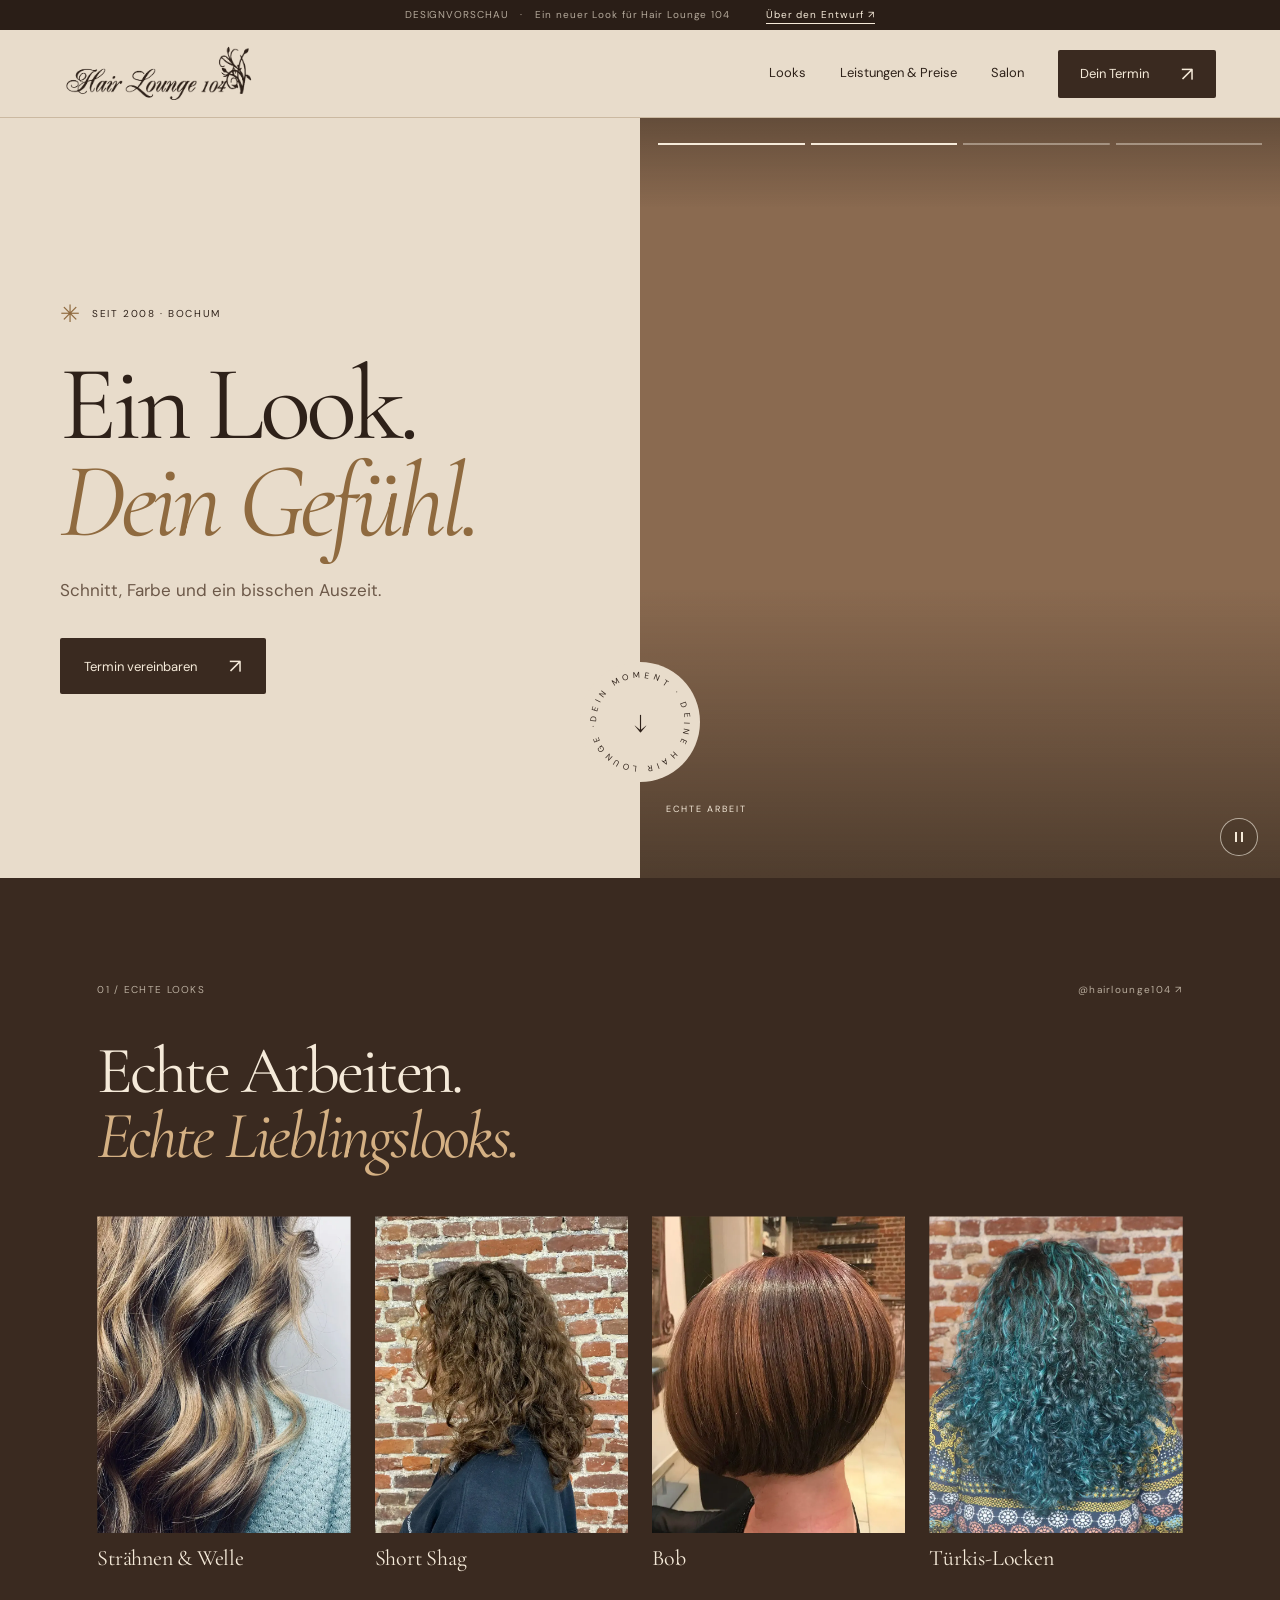
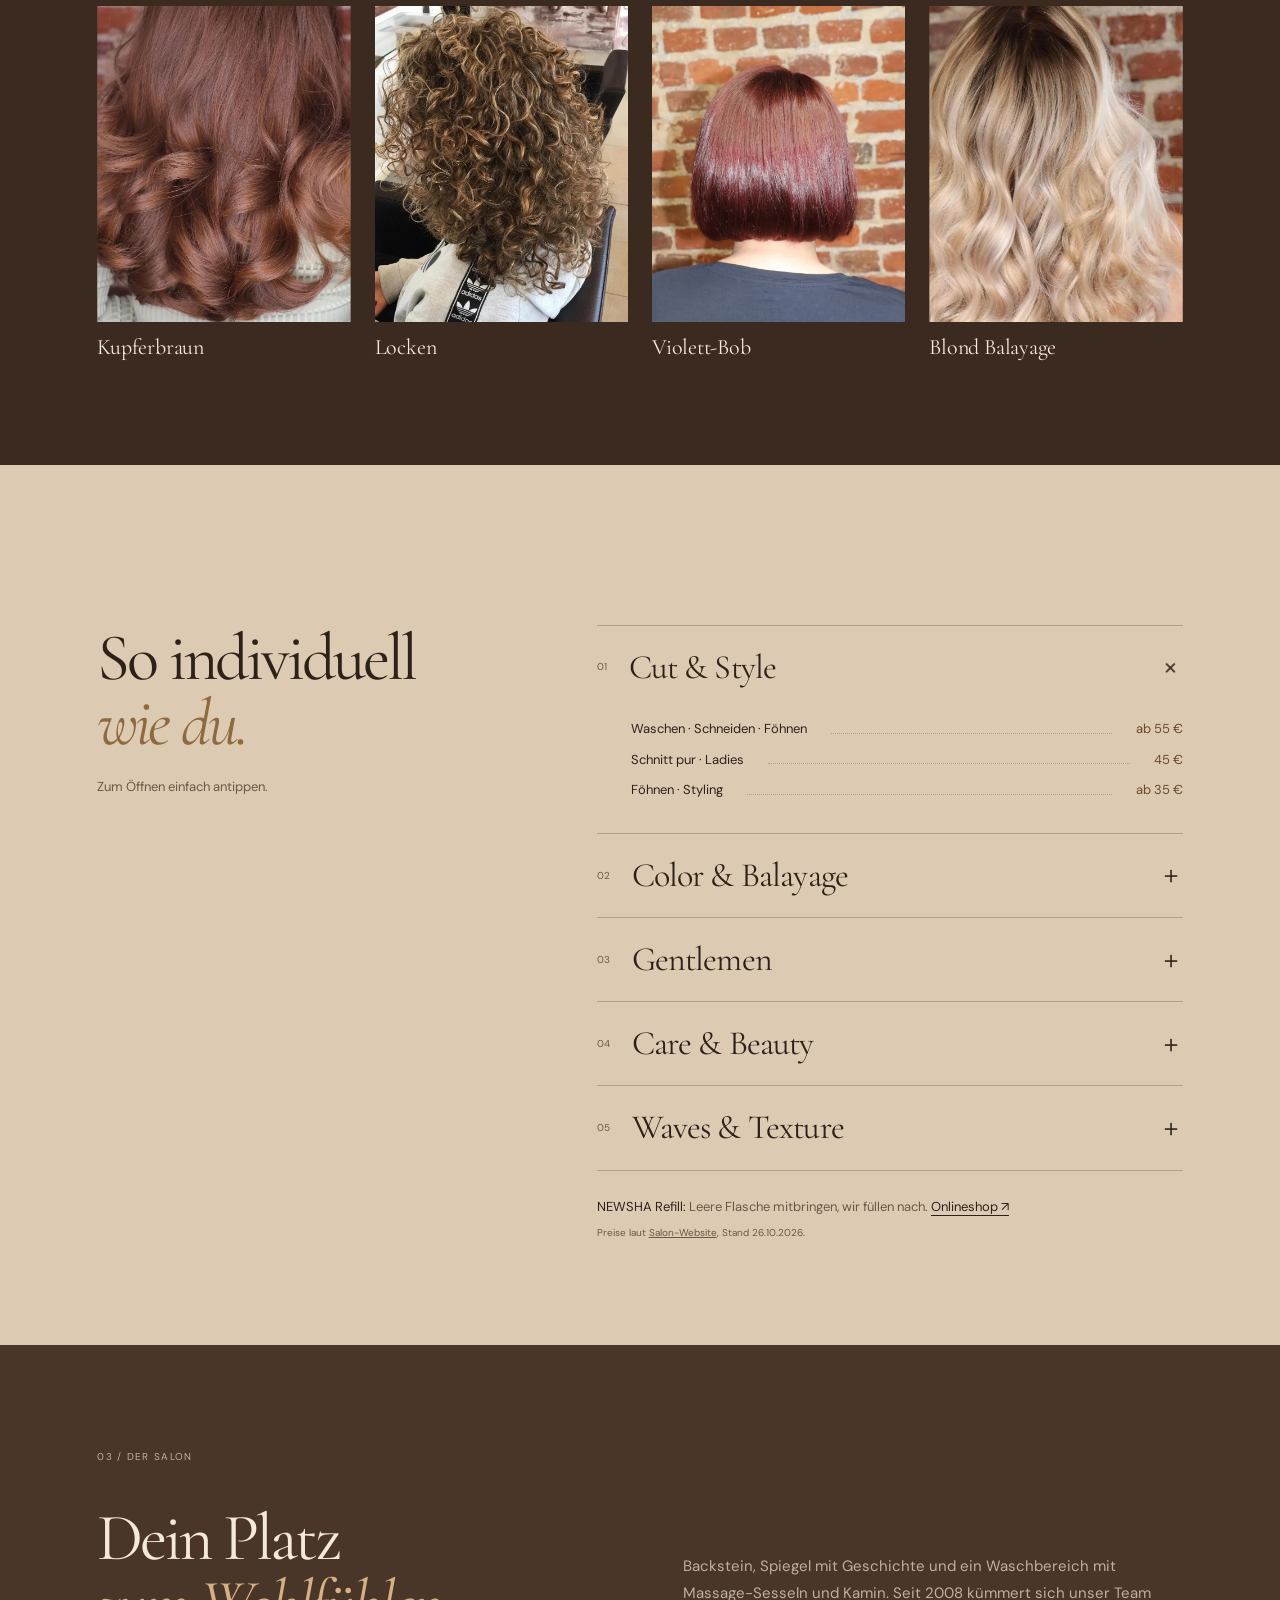
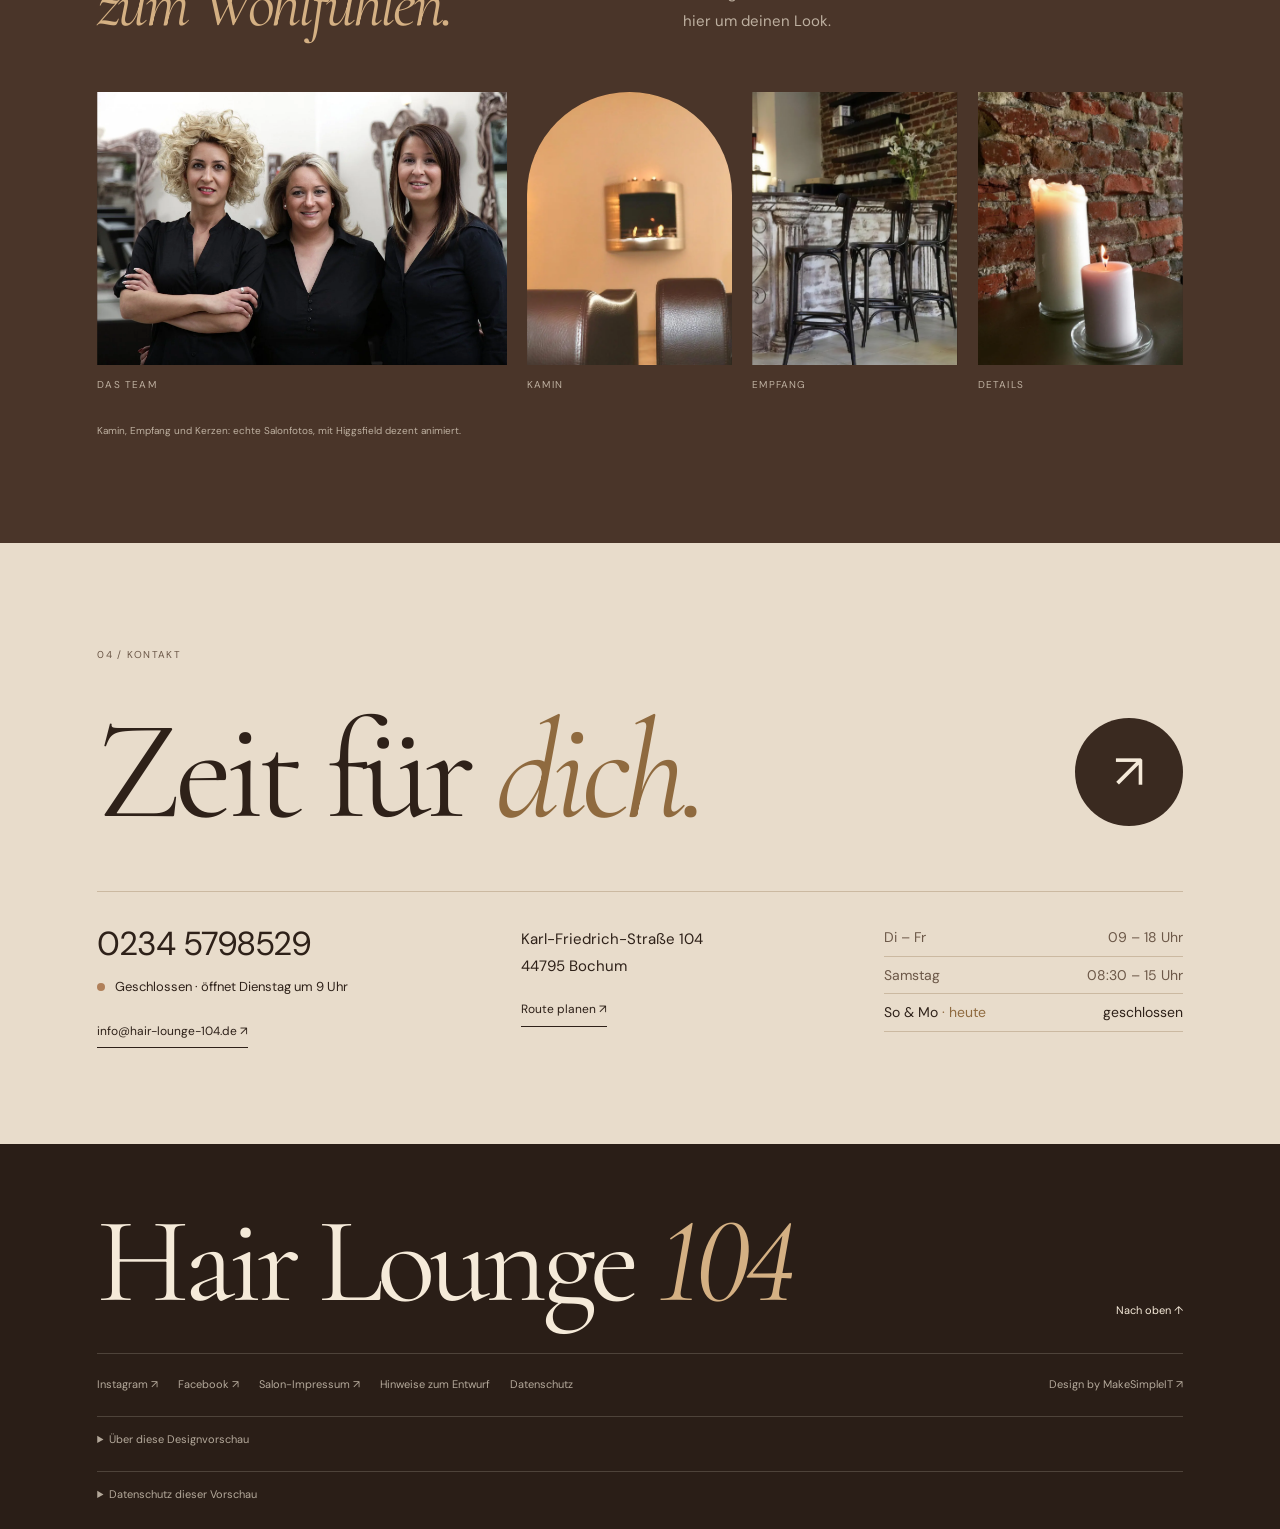
==== commit 81f94b47: "Condense to five sections in warm beige and brown Remove the marquee, intro, facts, statement and sh" ====
--- a/index.html
+++ b/index.html
@@ -19,7 +19,7 @@
   <a class="brand" href="#home" aria-label="Hair Lounge 104 – Startseite"><img src="./assets/logo.png" alt="Hair Lounge 104" width="500" height="149"></a>
   <button class="menu-toggle" type="button" aria-controls="navigation" aria-expanded="false">Menü <span aria-hidden="true">＋</span></button>
   <nav id="navigation" aria-label="Hauptnavigation">
-    <a href="#looks">Looks</a><a href="#leistungen">Leistungen & Preise</a><a href="#auszeit">Auszeit</a><a href="#team">Team</a>
+    <a href="#looks">Looks</a><a href="#leistungen">Leistungen & Preise</a><a href="#salon">Salon</a>
     <a href="#kontakt" class="button button-dark nav-cta">Dein Termin <span aria-hidden="true">↗</span></a>
   </nav>
 </header>
@@ -27,198 +27,114 @@
 <main id="main">
 <section class="hero" id="home" aria-labelledby="hero-title">
   <div class="hero-copy">
-    <p class="eyebrow intro-item"><span class="small-star" aria-hidden="true">✳</span> SEIT 2008 · KARL-FRIEDRICH-STRASSE 104 · BOCHUM</p>
+    <p class="eyebrow intro-item"><span class="small-star" aria-hidden="true">✳</span> SEIT 2008 · BOCHUM</p>
     <h1 id="hero-title" class="split-title"><span class="line"><span>Ein Look.</span></span><span class="line"><span><em>Dein Gefühl.</em></span></span></h1>
-    <p class="hero-description intro-item">Mehr als ein guter Haarschnitt.<br>Ein bisschen Auszeit. Ganz viel du.</p>
-    <div class="hero-actions intro-item">
-      <a href="#kontakt" class="button button-dark">Zeit für deinen Look <span aria-hidden="true">↗</span></a>
-      <a class="text-link" href="#looks">Echte Looks ansehen <span aria-hidden="true">↓</span></a>
+    <p class="hero-description intro-item">Schnitt, Farbe und ein bisschen Auszeit.</p>
+    <a href="#kontakt" class="button button-dark intro-item">Termin vereinbaren <span aria-hidden="true">↗</span></a>
+  </div>
+  <div class="hero-visual" role="group" aria-label="Echte Arbeiten aus der Hair Lounge 104">
+    <figure class="slide is-active" data-name="Balayage"><img src="./assets/looks/balayage.webp" alt="Blonde Balayage mit weichen Locken, Nahaufnahme aus dem Salon" width="1200" height="1500" fetchpriority="high"></figure>
+    <figure class="slide" data-name="Kupfer"><img src="./assets/looks/kupfer.webp" alt="Kupferrote Locken vor der Backsteinwand des Salons" width="1200" height="1500" decoding="async"></figure>
+    <figure class="slide" data-name="Blond"><img src="./assets/looks/blond.webp" alt="Lange, strahlend blonde Wellen von hinten" width="1152" height="1440" decoding="async"></figure>
+    <figure class="slide" data-name="Rot-Bob"><img src="./assets/looks/rotbob.webp" alt="Glatter, kupferroter Bob von der Seite" width="1200" height="1500" decoding="async"></figure>
+    <div class="story-bars" role="group" aria-label="Look auswählen">
+      <button type="button" data-slide="0" aria-pressed="true" aria-label="Look 1: Balayage"><i></i></button>
+      <button type="button" data-slide="1" aria-pressed="false" aria-label="Look 2: Kupfer"><i></i></button>
+      <button type="button" data-slide="2" aria-pressed="false" aria-label="Look 3: Blond"><i></i></button>
+      <button type="button" data-slide="3" aria-pressed="false" aria-label="Look 4: Rot-Bob"><i></i></button>
     </div>
-    <div class="look-index intro-item" role="group" aria-label="Looks im Bild auswählen">
-      <button type="button" data-slide="0" aria-pressed="true"><span class="look-num">01</span>Balayage<span class="look-bar" aria-hidden="true"><i></i></span></button>
-      <button type="button" data-slide="1" aria-pressed="false"><span class="look-num">02</span>Kupfer<span class="look-bar" aria-hidden="true"><i></i></span></button>
-      <button type="button" data-slide="2" aria-pressed="false"><span class="look-num">03</span>Blond<span class="look-bar" aria-hidden="true"><i></i></span></button>
-      <button type="button" data-slide="3" aria-pressed="false"><span class="look-num">04</span>Rot-Bob<span class="look-bar" aria-hidden="true"><i></i></span></button>
+    <div class="hero-caption">
+      <p><span>ECHTE ARBEIT</span><b class="look-name">Balayage</b></p>
       <button type="button" class="look-pause" aria-pressed="false" aria-label="Bildwechsel pausieren"><span aria-hidden="true"></span></button>
     </div>
-  </div>
-  <div class="hero-visual" role="group" aria-label="Echte Arbeiten aus der Hair Lounge 104">
-    <figure class="slide is-active"><img src="./assets/looks/balayage.webp" alt="Blonde Balayage mit weichen Locken, Nahaufnahme aus dem Salon" width="1440" height="1800" fetchpriority="high"></figure>
-    <figure class="slide"><img src="./assets/looks/kupfer.webp" alt="Kupferrote Locken vor der Backsteinwand des Salons" width="1200" height="1500" decoding="async"></figure>
-    <figure class="slide"><img src="./assets/looks/blond.webp" alt="Lange, strahlend blonde Wellen von hinten" width="1200" height="1500" decoding="async"></figure>
-    <figure class="slide"><img src="./assets/looks/rotbob.webp" alt="Glatter, kupferroter Bob von der Seite" width="1200" height="1500" decoding="async"></figure>
-    <div class="hero-caption"><span>ECHTE ARBEIT · @HAIRLOUNGE104</span><span class="slide-count"><b>01</b> / 04</span></div>
   </div>
   <a class="hero-stamp" href="#looks" aria-label="Zu den Looks"><svg viewBox="0 0 130 130" aria-hidden="true"><defs><path id="circle" d="M65,65m-48,0a48,48 0 1,1 96,0a48,48 0 1,1 -96,0"/></defs><text><textPath href="#circle" textLength="300">DEIN MOMENT · DEINE HAIR LOUNGE · </textPath></text></svg><span aria-hidden="true">↓</span></a>
 </section>
 
-<div class="marquee" role="region" aria-label="Unsere Leistungen">
-  <ul class="visually-hidden"><li>Balayage</li><li>Coloration</li><li>Schnitt & Styling</li><li>Wellness-Haarwäsche</li><li>Gentlemen</li><li>NEWSHA Pflege & Refill</li></ul>
-  <div class="marquee-track" aria-hidden="true">
-    <div class="marquee-group"><span>Balayage</span><i>✳</i><span><em>Coloration</em></span><i>✳</i><span>Schnitt & Styling</span><i>✳</i><span><em>Wellness-Haarwäsche</em></span><i>✳</i><span>Gentlemen</span><i>✳</i><span><em>NEWSHA Refill</em></span><i>✳</i></div>
-    <div class="marquee-group"><span>Balayage</span><i>✳</i><span><em>Coloration</em></span><i>✳</i><span>Schnitt & Styling</span><i>✳</i><span><em>Wellness-Haarwäsche</em></span><i>✳</i><span>Gentlemen</span><i>✳</i><span><em>NEWSHA Refill</em></span><i>✳</i></div>
-  </div>
-</div>
-
-<section class="intro section-pad" id="salon" aria-labelledby="intro-title">
-  <div class="section-kicker reveal"><span>01 / WILLKOMMEN</span><span>Schön, dass du da bist.</span></div>
-  <div class="intro-grid">
-    <h2 class="reveal" id="intro-title">Gute Haare.<br><em>Eine gute Zeit.</em></h2>
-    <div class="intro-text reveal">
-      <p>Du kommst mit einer Idee. Oder einfach mit Lust auf Veränderung. Wir nehmen uns Zeit für das, was zu dir passt.</p>
-      <p>In der Hair Lounge 104 geht es um deine Persönlichkeit – und um das gute Gefühl, ganz du selbst zu sein.</p>
-      <a class="text-link" href="#team">Lerne uns kennen <span aria-hidden="true">↗</span></a>
-    </div>
-  </div>
-  <div class="salon-photo reveal-clip parallax">
-    <img src="./assets/salon-wide.webp" alt="Der Salon mit Stylingplätzen, verzierten Spiegeln und Backsteinwand" width="1600" height="900" loading="lazy" data-speed="0.1">
-    <div class="photo-label"><span>DEIN PLATZ ZUM WOHLFÜHLEN</span><span>Karl-Friedrich-Straße 104 · Bochum</span></div>
-  </div>
-  <dl class="facts">
-    <div class="reveal"><dt>In Bochum</dt><dd><span class="count" data-since="2008-01-21">18</span> Jahre</dd></div>
-    <div class="reveal" style="--d:80ms"><dt>Geöffnet</dt><dd>Di – Sa</dd></div>
-    <div class="reveal" style="--d:160ms"><dt>Haarwäsche im</dt><dd>Massage-Sessel</dd></div>
-    <div class="reveal" style="--d:240ms"><dt>Pflege</dt><dd>NEWSHA & Refill</dd></div>
-  </dl>
-</section>
-
-<section class="looks" id="looks" aria-labelledby="looks-title">
-  <div class="looks-pin">
-    <div class="looks-head">
-      <div class="section-kicker reveal"><span>02 / ECHTE LOOKS</span><a href="https://www.instagram.com/hairlounge104/?hl=de" target="_blank" rel="noopener noreferrer">@hairlounge104 ↗</a></div>
-      <div class="looks-title-row">
-        <h2 class="reveal" id="looks-title">Echte Arbeiten.<br><em>Echte Lieblingslooks.</em></h2>
-        <p class="reveal">Frisch aus dem Salon,<br>direkt von unserem Instagram.</p>
-      </div>
-    </div>
-    <div class="looks-track" tabindex="0" role="region" aria-label="Galerie mit Looks, seitlich scrollbar">
-      <figure class="look-card"><div class="look-img"><img src="./assets/looks/straehnen.webp" alt="Dunkelblonde Wellen mit hellen Strähnen" width="900" height="1125" loading="lazy"></div><figcaption><span>01</span>Strähnen & Welle</figcaption></figure>
-      <figure class="look-card"><div class="look-img"><img src="./assets/looks/beach-waves.webp" alt="Helle Beach Waves in Nahaufnahme" width="900" height="1125" loading="lazy"></div><figcaption><span>02</span>Beach Waves</figcaption></figure>
-      <figure class="look-card"><div class="look-img"><img src="./assets/looks/bob.webp" alt="Brauner Bob mit Glanz von hinten" width="900" height="1125" loading="lazy"></div><figcaption><span>03</span>Bob</figcaption></figure>
-      <figure class="look-card"><div class="look-img"><img src="./assets/looks/platin.webp" alt="Platinblonde Wellen vor Backsteinwand" width="900" height="1125" loading="lazy"></div><figcaption><span>04</span>Platin</figcaption></figure>
-      <figure class="look-card"><div class="look-img"><img src="./assets/looks/kupferbraun.webp" alt="Kupferbraune Locken von hinten" width="900" height="1125" loading="lazy"></div><figcaption><span>05</span>Kupferbraun</figcaption></figure>
-      <figure class="look-card"><div class="look-img"><img src="./assets/looks/locken.webp" alt="Definierte Naturlocken nach dem Styling" width="900" height="1125" loading="lazy"></div><figcaption><span>06</span>Locken</figcaption></figure>
-      <figure class="look-card"><div class="look-img"><img src="./assets/looks/pastell.webp" alt="Glattes, pastellblondes Haar von hinten" width="900" height="1125" loading="lazy"></div><figcaption><span>07</span>Pastellblond</figcaption></figure>
-      <figure class="look-card"><div class="look-img"><img src="./assets/looks/ombre.webp" alt="Ombré mit weichem Übergang zu Blond, im Salon" width="900" height="1125" loading="lazy"></div><figcaption><span>08</span>Ombré</figcaption></figure>
-      <figure class="look-card"><div class="look-img"><img src="./assets/looks/blond-balayage.webp" alt="Blonde Balayage mit dunklerem Ansatz" width="900" height="1125" loading="lazy"></div><figcaption><span>09</span>Blond Balayage</figcaption></figure>
-      <a class="look-card look-more" href="https://www.instagram.com/hairlounge104/?hl=de" target="_blank" rel="noopener noreferrer"><span>Mehr Looks<br><em>auf Instagram</em></span><span class="look-more-arrow" aria-hidden="true">↗</span></a>
-    </div>
-    <div class="looks-progress" aria-hidden="true"><span></span></div>
+<section class="looks section-pad" id="looks" aria-labelledby="looks-title">
+  <div class="section-kicker reveal"><span>01 / ECHTE LOOKS</span><a href="https://www.instagram.com/hairlounge104/?hl=de" target="_blank" rel="noopener noreferrer">@hairlounge104 ↗</a></div>
+  <h2 class="reveal" id="looks-title">Echte Arbeiten.<br><em>Echte Lieblingslooks.</em></h2>
+  <div class="looks-grid" tabindex="0" role="region" aria-label="Galerie mit Looks">
+    <figure class="look-card"><div class="look-img reveal-clip"><img src="./assets/looks/straehnen.webp" alt="Dunkelblonde Wellen mit hellen Strähnen" width="900" height="1125" loading="lazy"></div><figcaption>Strähnen & Welle</figcaption></figure>
+    <figure class="look-card"><div class="look-img reveal-clip" style="--d:80ms"><img src="./assets/looks/shag.webp" alt="Lockiger Short Shag von der Seite" width="900" height="1125" loading="lazy"></div><figcaption>Short Shag</figcaption></figure>
+    <figure class="look-card"><div class="look-img reveal-clip" style="--d:160ms"><img src="./assets/looks/bob.webp" alt="Brauner Bob mit Glanz von hinten" width="864" height="1080" loading="lazy"></div><figcaption>Bob</figcaption></figure>
+    <figure class="look-card"><div class="look-img reveal-clip" style="--d:240ms"><img src="./assets/looks/tuerkis.webp" alt="Türkis gefärbte Locken von hinten" width="900" height="1125" loading="lazy"></div><figcaption>Türkis-Locken</figcaption></figure>
+    <figure class="look-card"><div class="look-img reveal-clip"><img src="./assets/looks/kupferbraun.webp" alt="Kupferbraune Locken von hinten" width="900" height="1125" loading="lazy"></div><figcaption>Kupferbraun</figcaption></figure>
+    <figure class="look-card"><div class="look-img reveal-clip" style="--d:80ms"><img src="./assets/looks/locken.webp" alt="Definierte Naturlocken nach dem Styling" width="900" height="1125" loading="lazy"></div><figcaption>Locken</figcaption></figure>
+    <figure class="look-card"><div class="look-img reveal-clip" style="--d:160ms"><img src="./assets/looks/violett.webp" alt="Violetter Bob von hinten" width="900" height="1125" loading="lazy"></div><figcaption>Violett-Bob</figcaption></figure>
+    <figure class="look-card"><div class="look-img reveal-clip" style="--d:240ms"><img src="./assets/looks/blond-balayage.webp" alt="Blonde Balayage mit dunklerem Ansatz" width="900" height="1125" loading="lazy"></div><figcaption>Blond Balayage</figcaption></figure>
   </div>
 </section>
 
 <section class="services section-pad" id="leistungen" aria-labelledby="services-title">
-  <div class="section-kicker reveal"><span>03 / DEIN LOOK</span><span>Handwerk trifft Persönlichkeit.</span></div>
+  <div class="section-kicker reveal"><span>02 / LEISTUNGEN & PREISE</span></div>
   <div class="services-grid">
     <div class="services-heading reveal">
       <h2 id="services-title">So individuell<br><em>wie du.</em></h2>
-      <p>Ein frischer Schnitt. Eine neue Nuance. Oder die Veränderung, die du schon lange im Kopf hast.</p>
-      <p class="small-text">Entdecke unsere Leistungen und Preise.<br>Zum Öffnen einfach auswählen.</p>
+      <p>Zum Öffnen einfach antippen.</p>
     </div>
     <div class="price-list reveal">
-      <details open data-preview="./assets/looks/bob.webp"><summary><span class="service-number">01</span><span class="service-name">Cut & Style<small>Schnitt, der zu dir passt.</small></span><span class="service-plus" aria-hidden="true">＋</span></summary><div class="price-content"><dl><div><dt>Waschen · Schneiden · Föhnen</dt><dd>ab 55 €</dd></div><div><dt>Schnitt pur · Ladies</dt><dd>45 €</dd></div><div><dt>Föhnen · Styling</dt><dd>ab 35 €</dd></div></dl></div></details>
-      <details data-preview="./assets/looks/balayage.webp"><summary><span class="service-number">02</span><span class="service-name">Color & Balayage<small>Neue Nuancen. Neue Lieblingsfarbe.</small></span><span class="service-plus" aria-hidden="true">＋</span></summary><div class="price-content"><dl><div><dt>Ansatzcoloration</dt><dd>ab 50 €</dd></div><div><dt>Globalcoloration</dt><dd>ab 85 €</dd></div><div><dt>Strähnen Oberkopf</dt><dd>ab 89 €</dd></div><div><dt>Ansatzsträhnen komplett</dt><dd>ab 110 €</dd></div><div><dt>Neusträhnen komplett</dt><dd>ab 150 €</dd></div><div><dt>Glossing</dt><dd>ab 55 €</dd></div><div><dt>Balayage · neu oder Auffrischung</dt><dd>auf Anfrage</dd></div></dl></div></details>
-      <details data-preview="./assets/salon/raum.webp"><summary><span class="service-number">03</span><span class="service-name">Gentlemen<small>Klare Konturen. Dein Stil.</small></span><span class="service-plus" aria-hidden="true">＋</span></summary><div class="price-content"><dl><div><dt>Waschen · Schneiden · Styling · Kopfmassage</dt><dd>35 €</dd></div><div><dt>Schnitt pur</dt><dd>31 €</dd></div><div><dt>Konturenschneiden</dt><dd>18 €</dd></div><div><dt>Maschinenhaarschnitt</dt><dd>19 €</dd></div><div><dt>Bartstutzen</dt><dd>ab 15 €</dd></div><div><dt>Herrentönung</dt><dd>ab 50 €</dd></div><div><dt>Kinderhaarschnitt</dt><dd>ab 27 €</dd></div></dl></div></details>
-      <details data-preview="./assets/salon/wellness.webp"><summary><span class="service-number">04</span><span class="service-name">Care & Beauty<small>Eine Extraportion Zuwendung.</small></span><span class="service-plus" aria-hidden="true">＋</span></summary><div class="price-content"><dl><div><dt>Haarkur</dt><dd>12 €</dd></div><div><dt>Intensivmaske</dt><dd>15 €</dd></div><div><dt>Rescue System</dt><dd>ab 45 €</dd></div><div><dt>Augenbrauen färben</dt><dd>12 €</dd></div><div><dt>Augenbrauen zupfen</dt><dd>15 €</dd></div><div><dt>Wimpern färben</dt><dd>15 €</dd></div></dl></div></details>
-      <details data-preview="./assets/looks/locken.webp"><summary><span class="service-number">05</span><span class="service-name">Waves & Texture<small>Bewegung, die bleibt.</small></span><span class="service-plus" aria-hidden="true">＋</span></summary><div class="price-content"><dl><div><dt>Dauerwelle</dt><dd>ab 65 €</dd></div><div><dt>Papilottenwelle</dt><dd>ab 75 €</dd></div></dl></div></details>
-      <p class="price-source">Preise laut <a href="https://www.hair-lounge-104.de/preise/" target="_blank" rel="noopener noreferrer">Salon-Website ↗</a>, abgerufen am 26.10.2026. Den genauen Preis für deinen Wunschlook besprechen wir persönlich.</p>
+      <details open data-preview="./assets/looks/bob.webp"><summary><span class="service-number">01</span><span class="service-name">Cut & Style</span><span class="service-plus" aria-hidden="true">＋</span></summary><div class="price-content"><dl><div><dt>Waschen · Schneiden · Föhnen</dt><dd>ab 55 €</dd></div><div><dt>Schnitt pur · Ladies</dt><dd>45 €</dd></div><div><dt>Föhnen · Styling</dt><dd>ab 35 €</dd></div></dl></div></details>
+      <details data-preview="./assets/looks/balayage.webp"><summary><span class="service-number">02</span><span class="service-name">Color & Balayage</span><span class="service-plus" aria-hidden="true">＋</span></summary><div class="price-content"><dl><div><dt>Ansatzcoloration</dt><dd>ab 50 €</dd></div><div><dt>Globalcoloration</dt><dd>ab 85 €</dd></div><div><dt>Strähnen Oberkopf</dt><dd>ab 89 €</dd></div><div><dt>Ansatzsträhnen komplett</dt><dd>ab 110 €</dd></div><div><dt>Neusträhnen komplett</dt><dd>ab 150 €</dd></div><div><dt>Glossing</dt><dd>ab 55 €</dd></div><div><dt>Balayage · neu oder Auffrischung</dt><dd>auf Anfrage</dd></div></dl></div></details>
+      <details data-preview="./assets/salon/raum.webp"><summary><span class="service-number">03</span><span class="service-name">Gentlemen</span><span class="service-plus" aria-hidden="true">＋</span></summary><div class="price-content"><dl><div><dt>Waschen · Schneiden · Styling · Kopfmassage</dt><dd>35 €</dd></div><div><dt>Schnitt pur</dt><dd>31 €</dd></div><div><dt>Konturenschneiden</dt><dd>18 €</dd></div><div><dt>Maschinenhaarschnitt</dt><dd>19 €</dd></div><div><dt>Bartstutzen</dt><dd>ab 15 €</dd></div><div><dt>Herrentönung</dt><dd>ab 50 €</dd></div><div><dt>Kinderhaarschnitt</dt><dd>ab 27 €</dd></div></dl></div></details>
+      <details data-preview="./assets/salon/wellness.webp"><summary><span class="service-number">04</span><span class="service-name">Care & Beauty</span><span class="service-plus" aria-hidden="true">＋</span></summary><div class="price-content"><dl><div><dt>Haarkur</dt><dd>12 €</dd></div><div><dt>Intensivmaske</dt><dd>15 €</dd></div><div><dt>Rescue System</dt><dd>ab 45 €</dd></div><div><dt>Augenbrauen färben</dt><dd>12 €</dd></div><div><dt>Augenbrauen zupfen</dt><dd>15 €</dd></div><div><dt>Wimpern färben</dt><dd>15 €</dd></div></dl></div></details>
+      <details data-preview="./assets/looks/locken.webp"><summary><span class="service-number">05</span><span class="service-name">Waves & Texture</span><span class="service-plus" aria-hidden="true">＋</span></summary><div class="price-content"><dl><div><dt>Dauerwelle</dt><dd>ab 65 €</dd></div><div><dt>Papilottenwelle</dt><dd>ab 75 €</dd></div></dl></div></details>
+      <p class="refill"><b>NEWSHA Refill:</b> Leere Flasche mitbringen, wir füllen nach. <a href="https://www.newsha.de/shoppartner/13081" target="_blank" rel="noopener noreferrer">Onlineshop ↗</a></p>
+      <p class="price-source">Preise laut <a href="https://www.hair-lounge-104.de/preise/" target="_blank" rel="noopener noreferrer">Salon-Website</a>, Stand 26.10.2026.</p>
     </div>
   </div>
   <div class="service-preview" aria-hidden="true"><img src="./assets/looks/bob.webp" alt="" width="900" height="1125" loading="lazy"></div>
 </section>
 
-<section class="wellness section-pad" id="auszeit" aria-labelledby="wellness-title">
-  <div class="wellness-media">
-    <figure class="arch reveal-clip">
-      <video class="loop" muted loop playsinline preload="none" poster="./assets/salon/kamin.webp" data-src="./assets/loops/kamin.mp4" aria-label="Waschbereich mit Kamin und Ledersesseln, das Feuer flackert"></video>
-      <figcaption>Waschbereich mit Kamin</figcaption>
-    </figure>
-    <figure class="wellness-photo reveal-clip parallax" style="--d:120ms"><img src="./assets/salon/wellness.webp" alt="Separater Waschbereich mit drei braunen Massage-Sesseln und Handtuchregal" width="1000" height="964" loading="lazy" data-speed="0.08"></figure>
+<section class="salon section-pad" id="salon" aria-labelledby="salon-title">
+  <div class="section-kicker reveal"><span>03 / DER SALON</span></div>
+  <div class="salon-head">
+    <h2 class="reveal" id="salon-title">Dein Platz<br><em>zum Wohlfühlen.</em></h2>
+    <p class="reveal">Backstein, Spiegel mit Geschichte und ein Waschbereich mit Massage-Sesseln und Kamin. Seit 2008 kümmert sich unser Team hier um deinen Look.</p>
   </div>
-  <div class="wellness-copy">
-    <p class="eyebrow reveal">04 / DEINE AUSZEIT</p>
-    <h2 class="reveal" id="wellness-title">Abschalten.<br><em>Neue Kraft tanken.</em></h2>
-    <p class="reveal">In unserem separaten Bereich genießt du die Haarwäsche im Massage-Sessel – mit wohltuender Kopfmassage. Gern auch als ausgiebige Wellness-Haarwäsche.</p>
-    <ul class="ticks reveal"><li>Massage-Sessel</li><li>Kopfmassage</li><li>Wellness-Haarwäsche</li></ul>
-    <a class="text-link reveal" href="#kontakt">Auszeit buchen <span aria-hidden="true">↗</span></a>
+  <div class="salon-media">
+    <figure class="salon-team"><div class="media reveal-clip"><img src="./assets/team.webp" alt="Das Team der Hair Lounge 104 im Salon" width="1600" height="1066" loading="lazy"></div><figcaption>Das Team</figcaption></figure>
+    <div class="salon-loops">
+      <figure><div class="media arch reveal-clip" style="--d:80ms"><video class="loop" muted loop playsinline preload="none" poster="./assets/salon/kamin.webp" data-src="./assets/loops/kamin.mp4" aria-label="Waschbereich mit Kamin und Ledersesseln, das Feuer flackert"></video></div><figcaption>Kamin</figcaption></figure>
+      <figure><div class="media reveal-clip" style="--d:160ms"><video class="loop" muted loop playsinline preload="none" poster="./assets/salon/bar.webp" data-src="./assets/loops/bar.mp4" aria-label="Empfangstheke mit Barhockern, Backsteinwand und Lilien"></video></div><figcaption>Empfang</figcaption></figure>
+      <figure><div class="media reveal-clip" style="--d:240ms"><video class="loop" muted loop playsinline preload="none" poster="./assets/salon/kerzen.webp" data-src="./assets/loops/kerzen.mp4" aria-label="Zwei brennende Kerzen vor der Backsteinwand"></video></div><figcaption>Details</figcaption></figure>
+    </div>
   </div>
-</section>
-
-<section class="team section-pad" id="team" aria-labelledby="team-title">
-  <figure class="team-image"><div class="media reveal-clip parallax"><img src="./assets/team.webp" alt="Das Team der Hair Lounge 104 im Salon" width="1600" height="1066" loading="lazy" data-speed="0.06"></div><figcaption class="photo-index">DIE MENSCHEN HINTER DEINEM LOOK</figcaption></figure>
-  <div class="team-copy">
-    <p class="eyebrow reveal">05 / MIT HERZ & HANDWERK</p>
-    <h2 class="reveal" id="team-title">Gute Hände.<br><em>Echte Menschen.</em></h2>
-    <p class="reveal">Was uns verbindet? Freude an unserer Arbeit, Freundschaft und gegenseitiges Vertrauen.</p>
-    <p class="reveal">Bei uns sitzt du nicht einfach auf einem Friseurstuhl. Du bist bei Menschen, die ihren Beruf lieben – und sich auf dich freuen.</p>
-    <a class="text-link reveal" href="#kontakt">Komm uns besuchen <span aria-hidden="true">↗</span></a>
-  </div>
-</section>
-
-<section class="statement" aria-label="Unser Anspruch"><p class="words">Nicht einfach anders.<br><em>Einfach mehr du.</em></p><span class="statement-star" aria-hidden="true">✳</span></section>
-
-<section class="lounge section-pad" aria-labelledby="lounge-title">
-  <div class="section-kicker reveal"><span>06 / LOUNGE-GEFÜHL</span><a href="https://www.facebook.com/hairlounge104/?locale=de_DE" target="_blank" rel="noopener noreferrer">Facebook ↗</a></div>
-  <div class="lounge-heading">
-    <h2 class="reveal" id="lounge-title">Ein kleiner Einblick.<br><em>Ein gutes Gefühl.</em></h2>
-    <p class="reveal">Backstein, Spiegel mit Geschichte,<br>frische Blumen und ein Platz für dich.</p>
-  </div>
-  <div class="lounge-grid">
-    <figure class="lounge-a"><div class="media reveal-clip"><video class="loop" muted loop playsinline preload="none" poster="./assets/salon/bar.webp" data-src="./assets/loops/bar.mp4" aria-label="Empfangstheke mit Barhockern, Backsteinwand und Lilien"></video></div><figcaption><span>01 — DER EMPFANG</span><span>Ankommen.</span></figcaption></figure>
-    <figure class="lounge-b"><div class="media reveal-clip" style="--d:100ms"><video class="loop" muted loop playsinline preload="none" poster="./assets/salon/kerzen.webp" data-src="./assets/loops/kerzen.mp4" aria-label="Zwei brennende Kerzen vor der Backsteinwand"></video></div><figcaption><span>02 — DIE DETAILS</span><span>Mit Liebe ausgesucht.</span></figcaption></figure>
-    <figure class="lounge-c"><div class="media reveal-clip parallax" style="--d:160ms"><img src="./assets/lounge.webp" alt="Salon mit verzierten Spiegeln und Lilien im Vordergrund" width="1200" height="675" loading="lazy" data-speed="0.07"></div><figcaption><span>03 — UNSER SALON</span><span>Raum für dich.</span></figcaption></figure>
-  </div>
-  <p class="loop-note">Kamin, Kerzen und Empfang: echte Salonfotos, mit Higgsfield dezent animiert.</p>
-</section>
-
-<section class="shop section-pad" aria-labelledby="shop-title">
-  <div class="shop-quote reveal"><p class="eyebrow">07 / DAS SALONGEFÜHL FÜR ZU HAUSE</p><h2 id="shop-title">Refill is the<br><em>new aesthetic.</em></h2></div>
-  <div class="shop-copy reveal">
-    <p>Bring deine leere Flasche mit: Wir füllen deine NEWSHA-Lieblinge hochwertig und hygienisch auf – zum etwas günstigeren Refill-Preis. Weniger Verpackungsmüll, gleiche Premium-Qualität.</p>
-    <p>Zwischen deinen Besuchen findest du alles im NEWSHA Onlineshop unseres Salons.</p>
-    <a class="button button-outline" href="https://www.newsha.de/shoppartner/13081" target="_blank" rel="noopener noreferrer">Zum NEWSHA Shop <span aria-hidden="true">↗</span></a>
-  </div>
+  <p class="loop-note">Kamin, Empfang und Kerzen: echte Salonfotos, mit Higgsfield dezent animiert.</p>
 </section>
 
 <section class="contact section-pad" id="kontakt" aria-labelledby="contact-title">
-  <div class="section-kicker reveal"><span>08 / WIR FREUEN UNS AUF DICH</span><span>Dein neuer Look beginnt hier.</span></div>
+  <div class="section-kicker reveal"><span>04 / KONTAKT</span></div>
   <div class="contact-heading">
     <h2 id="contact-title" class="split-title reveal-lines"><span class="line"><span>Zeit für <em>dich.</em></span></span></h2>
     <a class="contact-circle magnetic" href="tel:+492345798529" aria-label="Salon anrufen: 0234 5798529"><span aria-hidden="true">↗</span></a>
   </div>
   <div class="contact-grid reveal">
     <div class="contact-primary">
-      <p class="eyebrow">DEIN TERMIN</p>
       <a class="phone" href="tel:+492345798529">0234 5798529</a>
       <p class="open-status" hidden><span class="status-dot" aria-hidden="true"></span><span class="status-text"></span></p>
-      <p>Vereinbare deinen Termin telefonisch<br>oder persönlich bei uns im Salon.</p>
       <a class="text-link" href="mailto:info@hair-lounge-104.de">info@hair-lounge-104.de ↗</a>
     </div>
     <div>
-      <p class="eyebrow">HIER FINDEST DU UNS</p>
-      <address>Hair Lounge 104<br>Karl-Friedrich-Straße 104<br>44795 Bochum</address>
+      <address>Karl-Friedrich-Straße 104<br>44795 Bochum</address>
       <a class="text-link" href="https://www.google.com/maps/search/?api=1&query=Hair+Lounge+104+Karl-Friedrich-Stra%C3%9Fe+104+44795+Bochum" target="_blank" rel="noopener noreferrer">Route planen ↗</a>
     </div>
-    <div>
-      <p class="eyebrow">UNSERE ZEITEN</p>
-      <dl class="hours">
-        <div data-days="2,3,4,5"><dt>Dienstag – Freitag</dt><dd>09 – 18 Uhr</dd></div>
-        <div data-days="6"><dt>Samstag</dt><dd>08:30 – 15 Uhr</dd></div>
-        <div data-days="0,1"><dt>Montag & Sonntag</dt><dd>geschlossen</dd></div>
-      </dl>
-    </div>
+    <dl class="hours">
+      <div data-days="2,3,4,5"><dt>Di – Fr</dt><dd>09 – 18 Uhr</dd></div>
+      <div data-days="6"><dt>Samstag</dt><dd>08:30 – 15 Uhr</dd></div>
+      <div data-days="0,1"><dt>So & Mo</dt><dd>geschlossen</dd></div>
+    </dl>
   </div>
 </section>
 </main>
 
 <footer class="footer">
-  <div class="footer-top"><a href="#home" class="footer-wordmark"><span>Hair Lounge <em>104</em></span></a><a class="back-top" href="#home">Zurück nach oben ↑</a></div>
+  <div class="footer-top"><a href="#home" class="footer-wordmark"><span>Hair Lounge <em>104</em></span></a><a class="back-top" href="#home">Nach oben ↑</a></div>
   <div class="footer-bottom">
-    <span>MIT LIEBE ZUM HAAR. IN BOCHUM. SEIT 2008.</span>
     <div><a href="https://www.instagram.com/hairlounge104/?hl=de" target="_blank" rel="noopener noreferrer">Instagram ↗</a><a href="https://www.facebook.com/hairlounge104/?locale=de_DE" target="_blank" rel="noopener noreferrer">Facebook ↗</a><a href="https://www.hair-lounge-104.de/impressum/" target="_blank" rel="noopener noreferrer">Salon-Impressum ↗</a><a href="#entwurf">Hinweise zum Entwurf</a><a href="#datenschutz">Datenschutz</a></div>
     <span>Design by <a href="https://makesimpleit.de" target="_blank" rel="noopener noreferrer">MakeSimpleIT ↗</a></span>
   </div>
-  <details class="draft-info" id="entwurf"><summary>Über diese Designvorschau</summary><p>Unabhängiger Website-Entwurf von MakeSimpleIT für Hair Lounge 104. Dies ist eine Vorschau und nicht die offizielle Website des Salons. Anruf-, E-Mail-, Shop- und Social-Media-Links führen zu den echten Angeboten des Salons.</p><p>Alle Fotos sind echte Aufnahmen der Hair Lounge 104: Logo, Team- und Salonfotos von <a href="https://www.hair-lounge-104.de/">hair-lounge-104.de</a>, Looks und weitere Salonbilder vom Instagram-Profil <a href="https://www.instagram.com/hairlounge104/">@hairlounge104</a>. Die Looks zeigen bewusst keine Gesichter. Einzelne Fotos wurden mit Higgsfield hochskaliert; Kamin, Kerzen und Empfang sind echte Fotos, die mit Higgsfield dezent animiert wurden. Texte sind Gestaltungsvorschläge; Leistungen, Preise, Kontaktdaten und Salon-Angebote stammen von der offiziellen Website und dem Instagram-Profil, abgerufen am 26.10.2026. Der Öffnungsstatus folgt den regulären Öffnungszeiten, ohne Feiertage und Urlaub.</p></details>
+  <details class="draft-info" id="entwurf"><summary>Über diese Designvorschau</summary><p>Unabhängiger Website-Entwurf von MakeSimpleIT für Hair Lounge 104. Dies ist eine Vorschau und nicht die offizielle Website des Salons. Anruf-, E-Mail-, Shop- und Social-Media-Links führen zu den echten Angeboten des Salons.</p><p>Alle Fotos sind echte Aufnahmen der Hair Lounge 104: Logo und Teamfoto von <a href="https://www.hair-lounge-104.de/">hair-lounge-104.de</a>, Looks und Salonbilder vom Instagram-Profil <a href="https://www.instagram.com/hairlounge104/">@hairlounge104</a>. Die Looks zeigen bewusst keine Gesichter. Einzelne Fotos wurden mit Higgsfield hochskaliert; Kamin, Empfang und Kerzen sind echte Fotos, die mit Higgsfield dezent animiert wurden. Texte sind Gestaltungsvorschläge; Leistungen, Preise, Kontaktdaten und Salon-Angebote stammen von der offiziellen Website und dem Instagram-Profil, abgerufen am 26.10.2026. Der Öffnungsstatus folgt den regulären Öffnungszeiten, ohne Feiertage und Urlaub.</p></details>
   <details class="draft-info" id="datenschutz"><summary>Datenschutz dieser Vorschau</summary><p>Diese statische Vorschau verwendet keine Analysewerkzeuge, Formulare oder eingebetteten Social-Media-Dienste. Bilder, Videos und Schriften werden lokal mit der Seite ausgeliefert. Beim Aufruf verarbeitet der Hostinganbieter GitHub technische Zugriffsdaten. Informationen dazu findest du in der <a href="https://docs.github.com/de/site-policy/privacy-policies/github-general-privacy-statement" target="_blank" rel="noopener noreferrer">Datenschutzerklärung von GitHub</a>. Externe Angebote werden erst über die jeweiligen Links geöffnet. Kontakt zum Ersteller: <a href="mailto:info@makesimpleit.de">info@makesimpleit.de</a>.</p></details>
 </footer>
 </body>
--- a/styles.css
+++ b/styles.css
@@ -1,6 +1,7 @@
 :root {
-  --paper: #f4f0e8; --paper-2: #eae5da; --sand: #ded3be; --ink: #26241f; --muted: #70695e;
-  --gold: #a0824b; --gold-light: #c3ac7c; --line: #d9d1c3; --dark: #292c25;
+  --paper: #e8dccb; --paper-2: #dccab2; --ink: #2e2119; --muted: #6c5848;
+  --gold: #8f6a3f; --gold-light: #d4b083; --line: #cbb9a1; --dark: #3a2a20; --brown: #4a3529; --darker: #2a1e17;
+  --cream: #f5ead9; --cream-muted: rgba(245, 234, 217, .68); --cream-line: rgba(245, 234, 217, .18);
   --serif: 'Cormorant Garamond', Georgia, serif; --sans: 'DM Sans', Arial, sans-serif;
   --ease-out: cubic-bezier(.23, 1, .32, 1); --ease-in-out: cubic-bezier(.77, 0, .175, 1);
   --pad-x: 7.6%;
@@ -15,74 +16,68 @@
 img, video { display: block; width: 100%; height: auto; object-fit: cover; }
 h1, h2, p, figure, dl, dd { margin: 0; }
 h1, h2 { font-family: var(--serif); font-weight: 400; line-height: .98; letter-spacing: -.045em; }
-.slide-count, .facts dd, .footer-wordmark, .look-more { font-variant-numeric: lining-nums; }
-h2 { font-size: clamp(48px, 5.4vw, 84px); }
+h2 { font-size: clamp(48px, 5.2vw, 80px); }
 em { font-weight: 400; color: var(--gold); }
-p + p { margin-top: 20px; }
+.footer-wordmark { font-variant-numeric: lining-nums; }
 a, button, summary { -webkit-tap-highlight-color: transparent; }
-a:focus-visible, button:focus-visible, summary:focus-visible, .looks-track:focus-visible { outline: 2px solid #aa752f; outline-offset: 6px; }
-::selection { background: #d8c8aa; color: var(--ink); }
-.visually-hidden { position: absolute; width: 1px; height: 1px; overflow: hidden; clip-path: inset(50%); white-space: nowrap; }
+a:focus-visible, button:focus-visible, summary:focus-visible, .looks-grid:focus-visible { outline: 2px solid var(--gold); outline-offset: 6px; }
+::selection { background: #c9ad86; color: var(--ink); }
 .skip-link { position: fixed; top: 8px; left: 12px; padding: 12px; background: var(--ink); color: #fff; z-index: 300; transform: translateY(-160%); }
 .skip-link:focus { transform: none; }
 
 /* Preview bar & header */
-.preview-bar { min-height: 30px; display: flex; align-items: center; justify-content: center; gap: 12px; padding: 6px 24px; background: var(--dark); color: #e9e3d7; font-size: 10px; letter-spacing: .09em; }
-.preview-bar > a { margin-left: 24px; border-bottom: 1px solid #8a8b7d; }
-.site-header { height: 92px; padding: 0 5%; display: flex; align-items: center; justify-content: space-between; background: rgba(244, 240, 232, .94); backdrop-filter: blur(10px); -webkit-backdrop-filter: blur(10px); position: sticky; top: 0; z-index: 40; border-bottom: 1px solid var(--line); transition: transform 450ms var(--ease-out); }
+.preview-bar { min-height: 30px; display: flex; align-items: center; justify-content: center; gap: 12px; padding: 6px 24px; background: var(--darker); color: var(--cream-muted); font-size: 10px; letter-spacing: .09em; }
+.preview-bar > a { margin-left: 24px; border-bottom: 1px solid currentColor; color: var(--cream); }
+.site-header { height: 88px; padding: 0 5%; display: flex; align-items: center; justify-content: space-between; background: rgba(232, 220, 203, .94); backdrop-filter: blur(10px); -webkit-backdrop-filter: blur(10px); position: sticky; top: 0; z-index: 40; border-bottom: 1px solid var(--line); transition: transform 450ms var(--ease-out); }
 .site-header.is-hidden { transform: translateY(-101%); }
-.brand { width: 196px; }
-.brand img { filter: brightness(0); }
+.brand { width: 190px; background: var(--ink); -webkit-mask: url(./assets/logo.png) center / contain no-repeat; mask: url(./assets/logo.png) center / contain no-repeat; }
+.brand img { opacity: 0; }
 .site-header nav { display: flex; align-items: center; gap: 34px; font-size: 13px; }
 .site-header nav > a:not(.button) { padding: 12px 0; background: linear-gradient(currentColor, currentColor) 0 calc(100% - 8px) / 0 1px no-repeat; transition: background-size 300ms var(--ease-out); }
 .menu-toggle { display: none; }
 
 /* Buttons & links */
-.button { display: inline-flex; align-items: center; justify-content: center; gap: 35px; min-height: 54px; border-radius: 2px; padding: 16px 24px; font-size: 13px; line-height: 1.2; transition: transform 160ms var(--ease-out), background-color 200ms ease, color 200ms ease; }
+.button { display: inline-flex; align-items: center; justify-content: center; gap: 32px; min-height: 54px; border-radius: 2px; padding: 16px 24px; font-size: 13px; line-height: 1.2; width: fit-content; transition: transform 160ms var(--ease-out), background-color 200ms ease, color 200ms ease; }
 .button span { font-size: 20px; transition: transform 200ms var(--ease-out); }
-.button-dark { color: var(--paper); background: var(--ink); }
-.button-outline { border: 1px solid var(--ink); background: transparent; }
+.button-dark { color: var(--cream); background: var(--dark); }
 .button:active { transform: scale(.97); }
 .nav-cta { min-height: 46px; padding: 12px 22px; }
-.text-link { display: inline-flex; gap: 20px; align-items: center; font-size: 13px; padding: 7px 0; border-bottom: 1px solid currentColor; width: fit-content; }
-.text-link span { font-size: 18px; transition: transform 200ms var(--ease-out); }
-.eyebrow { font-size: 10px; letter-spacing: .16em; line-height: 1.6; font-weight: 400; }
+.text-link { display: inline-flex; gap: 14px; align-items: center; font-size: 13px; padding: 6px 0; border-bottom: 1px solid currentColor; width: fit-content; }
+.eyebrow { font-size: 10px; letter-spacing: .16em; line-height: 1.6; }
 
 /* Hero */
-.hero { position: relative; display: grid; grid-template-columns: 52% 48%; max-width: 1800px; margin: auto; }
-.hero-copy { padding: 58px 4% 54px 9.45%; position: relative; z-index: 2; display: flex; flex-direction: column; justify-content: center; }
+.hero { position: relative; display: grid; grid-template-columns: 50% 50%; max-width: 1800px; margin: auto; }
+.hero-copy { padding: 56px 5% 56px 9.45%; position: relative; z-index: 2; display: flex; flex-direction: column; justify-content: center; align-items: flex-start; }
 .hero .eyebrow { display: flex; align-items: center; gap: 10px; }
-.small-star { font-size: 25px; color: var(--gold); line-height: 1; }
-.hero h1 { font-size: clamp(85px, 8.3vw, 148px); margin: 34px -90px 26px 0; line-height: .92; position: relative; z-index: 3; }
+.small-star { font-size: 24px; color: var(--gold); line-height: 1; }
+.hero h1 { font-size: clamp(84px, 8.3vw, 146px); margin: 30px -90px 26px 0; line-height: .92; position: relative; z-index: 3; }
 .split-title .line { display: block; overflow: hidden; padding: 0 .14em .12em 0; margin-bottom: -.12em; }
 .split-title .line > span { display: block; }
 .hero h1 em { white-space: nowrap; }
-.hero-description { font-size: 16px; color: #655e53; line-height: 1.8; }
-.hero-actions { display: flex; gap: 27px; align-items: center; margin-top: 32px; }
-.look-index { display: flex; flex-wrap: wrap; align-items: center; gap: 4px 24px; margin-top: 46px; max-width: 540px; }
-.look-index button { position: relative; display: flex; align-items: baseline; gap: 8px; padding: 10px 0 12px; border: 0; background: none; color: var(--muted); font-size: 12px; cursor: pointer; transition: color 200ms ease; }
-.look-index button[aria-pressed="true"] { color: var(--ink); }
-.look-num { font-size: 9px; letter-spacing: .1em; }
-.look-bar { position: absolute; left: 0; right: 0; bottom: 0; height: 1px; background: var(--line); overflow: hidden; }
-.look-bar i { position: absolute; inset: 0; background: var(--gold); transform: scaleX(0); transform-origin: left; }
-[aria-pressed="true"] > .look-bar i { transform: scaleX(1); }
-.js .look-index.is-playing [aria-pressed="true"] > .look-bar i { transform: scaleX(0); }
-.look-index .look-pause { width: 32px; height: 32px; padding: 0; border: 1px solid var(--line); border-radius: 50%; display: grid; place-items: center; color: var(--ink); }
+.hero-description { font-size: 17px; color: var(--muted); margin-bottom: 34px; }
+
+.hero-visual { position: relative; height: clamp(520px, calc(100svh - 118px), 760px); overflow: hidden; background: #8a6a50; }
+.slide { position: absolute; inset: 0; overflow: hidden; clip-path: inset(100% 0 0 0); }
+.slide.is-active { clip-path: inset(0); z-index: 1; }
+.slide img { width: 100%; height: 100%; transform-origin: 50% 55%; }
+.hero-visual::before, .hero-visual::after { content: ''; position: absolute; left: 0; right: 0; pointer-events: none; z-index: 2; }
+.hero-visual::before { top: 0; height: 90px; background: linear-gradient(rgba(20, 16, 12, .32), transparent); }
+.hero-visual::after { bottom: 0; height: 38%; background: linear-gradient(transparent, rgba(20, 16, 12, .5)); }
+.story-bars { position: absolute; top: 14px; left: 18px; right: 18px; display: flex; gap: 6px; z-index: 3; }
+.story-bars button { flex: 1; height: 24px; padding: 0; border: 0; cursor: pointer; background: linear-gradient(rgba(255, 248, 235, .38), rgba(255, 248, 235, .38)) center / 100% 2px no-repeat; }
+.story-bars i { display: block; height: 2px; background: var(--cream); transform: scaleX(0); transform-origin: left; }
+.story-bars .is-past i, .story-bars [aria-pressed="true"] i { transform: scaleX(1); }
+.js .hero-visual.is-playing .story-bars [aria-pressed="true"] i { transform: scaleX(0); }
+.hero-caption { position: absolute; left: 26px; right: 22px; bottom: 22px; display: flex; justify-content: space-between; align-items: flex-end; gap: 20px; color: var(--cream); z-index: 3; }
+.hero-caption span { display: block; font-size: 9px; letter-spacing: .22em; }
+.look-name { display: block; font-family: var(--serif); font-weight: 400; font-style: italic; font-size: 38px; line-height: 1.05; letter-spacing: -.01em; }
+.look-pause { width: 38px; height: 38px; padding: 0; border: 1px solid rgba(255, 248, 235, .6); border-radius: 50%; background: rgba(20, 16, 12, .15); display: grid; place-items: center; color: var(--cream); cursor: pointer; }
 .look-pause span { width: 8px; height: 10px; border-left: 2px solid currentColor; border-right: 2px solid currentColor; }
 .look-pause[aria-pressed="true"] span { width: 0; height: 0; border: 0; border-left: 8px solid currentColor; border-top: 5px solid transparent; border-bottom: 5px solid transparent; margin-left: 2px; }
-.no-js .look-index { display: none; }
-
-.hero-visual { position: relative; height: clamp(560px, calc(100svh - 150px), 780px); overflow: hidden; background: #b89f80; }
-.slide { position: absolute; inset: 0; overflow: hidden; clip-path: inset(100% 0 0 0); }
-.slide.is-active { clip-path: inset(0); z-index: 1; }
-.slide img { width: 100%; height: 100%; object-fit: cover; transform-origin: 50% 55%; }
-.hero-visual::after { content: ''; position: absolute; inset: 62% 0 0; background: linear-gradient(transparent, rgba(20, 16, 12, .45)); pointer-events: none; z-index: 2; }
-.hero-caption { position: absolute; left: 28px; right: 28px; bottom: 22px; display: flex; justify-content: space-between; align-items: flex-end; gap: 20px; color: #fff8eb; font-size: 10px; letter-spacing: .2em; z-index: 3; }
-.slide-count { font-family: var(--serif); font-size: 15px; letter-spacing: .02em; }
-.slide-count b { display: inline-block; font-weight: 400; font-size: 46px; line-height: 1; letter-spacing: -.02em; }
-.hero-stamp { position: absolute; left: calc(52% - 62px); bottom: 118px; width: 124px; height: 124px; display: grid; place-items: center; background: var(--paper); border-radius: 50%; z-index: 4; transition: transform 500ms var(--ease-out); }
+.no-js .story-bars, .no-js .look-pause { display: none; }
+.hero-stamp { position: absolute; left: calc(50% - 60px); bottom: 96px; width: 120px; height: 120px; display: grid; place-items: center; background: var(--paper); color: var(--ink); border-radius: 50%; z-index: 4; transition: transform 500ms var(--ease-out); }
 .hero-stamp svg { position: absolute; inset: 0; width: 100%; height: 100%; font-family: var(--sans); font-size: 9px; letter-spacing: 2px; fill: var(--ink); animation: spin 26s linear infinite; }
-.hero-stamp > span { font-size: 32px; font-family: var(--serif); }
+.hero-stamp > span { font-size: 30px; font-family: var(--serif); }
 @keyframes spin { to { transform: rotate(360deg); } }
 
 /* Hero intro: hidden only with JavaScript; a delayed failsafe reveals it if the script never runs */
@@ -90,8 +85,7 @@
 .js .hero .split-title .line:nth-child(2) > span { transition-delay: 90ms; }
 .js .intro-item { opacity: 0; transform: translateY(20px); transition: opacity 900ms var(--ease-out), transform 900ms var(--ease-out); animation: failsafe 0s 4s forwards; }
 .js .hero-description { transition-delay: 240ms; }
-.js .hero-actions { transition-delay: 320ms; }
-.js .look-index { transition-delay: 400ms; }
+.js .hero-copy .button { transition-delay: 320ms; }
 .js .hero-visual { clip-path: inset(0 0 100% 0); transition: clip-path 1400ms var(--ease-in-out) 100ms; animation: failsafe-clip 0s 4s forwards; }
 .js .hero-stamp { scale: 0; transition: scale 900ms var(--ease-out) 700ms, transform 500ms var(--ease-out); animation: failsafe-scale 0s 4s forwards; }
 .intro-ready .hero .split-title .line > span, .intro-ready .intro-item { opacity: 1; transform: none; }
@@ -103,26 +97,16 @@
 
 /* Preloader, created by script.js on the first visit of a session */
 .preloader { position: fixed; inset: 0; z-index: 250; display: grid; place-items: center; align-content: center; gap: 22px; background: var(--paper); }
-.preloader img { width: min(300px, 62vw); filter: brightness(0); }
+.preloader-logo { width: min(300px, 62vw); aspect-ratio: 500 / 149; background: var(--ink); -webkit-mask: url(./assets/logo.png) center / contain no-repeat; mask: url(./assets/logo.png) center / contain no-repeat; }
 .preloader p { font-size: 10px; letter-spacing: .3em; color: var(--muted); }
 
-/* Marquee */
-.marquee { overflow: hidden; border-top: 1px solid var(--line); border-bottom: 1px solid var(--line); padding: 22px 0 24px; }
-.marquee-track { display: flex; width: max-content; animation: marquee 42s linear infinite; }
-.marquee-group { display: flex; flex-shrink: 0; align-items: center; gap: 34px; padding-right: 34px; }
-.marquee-group span { font-family: var(--serif); font-size: clamp(34px, 4vw, 60px); line-height: 1.05; letter-spacing: -.02em; white-space: nowrap; }
-.marquee-group i { font-style: normal; color: var(--gold); font-size: 22px; }
-@keyframes marquee { to { transform: translateX(-50%); } }
-@media (hover: hover) and (pointer: fine) { .marquee:hover .marquee-track { animation-play-state: paused; } }
-
 /* Sections */
-.section-pad { padding: 110px var(--pad-x); }
-.section-kicker { display: flex; justify-content: space-between; gap: 20px; font-size: 10px; letter-spacing: .13em; margin-bottom: 55px; color: var(--muted); }
-.section-kicker > span + span { letter-spacing: 0; font-size: 12px; }
-.section-kicker a:hover { color: var(--ink); }
-
-/* Scroll reveals */
-.motion .reveal { opacity: 0; transform: translateY(28px); transition: opacity 1000ms var(--ease-out) var(--d, 0ms), transform 1000ms var(--ease-out) var(--d, 0ms); }
+.section-pad { padding: 104px var(--pad-x); }
+.section-kicker { display: flex; justify-content: space-between; gap: 20px; font-size: 10px; letter-spacing: .13em; margin-bottom: 40px; color: var(--muted); }
+.section-kicker a:hover { color: inherit; text-decoration: underline; }
+
+/* Scroll reveals (script.js adds .motion) */
+.motion .reveal { opacity: 0; transform: translateY(26px); transition: opacity 1000ms var(--ease-out) var(--d, 0ms), transform 1000ms var(--ease-out) var(--d, 0ms); }
 .motion .reveal.is-in { opacity: 1; transform: none; }
 .motion .reveal-clip { clip-path: inset(10% 7% 10% 7%); transition: clip-path 1300ms var(--ease-in-out) var(--d, 0ms); }
 .motion .reveal-clip > img, .motion .reveal-clip > video { scale: 1.18; transition: scale 1700ms var(--ease-out) var(--d, 0ms); }
@@ -130,317 +114,190 @@
 .motion .reveal-clip.is-in > img, .motion .reveal-clip.is-in > video { scale: 1; }
 .motion .reveal-lines .line > span { transform: translateY(112%); transition: transform 1200ms var(--ease-out); }
 .motion .reveal-lines.is-in .line > span { transform: none; }
-.parallax { overflow: hidden; }
-.parallax > [data-speed] { position: relative; height: 116%; top: -8%; }
-
-/* Intro */
-.intro-grid { display: grid; grid-template-columns: 1fr .8fr; gap: 12%; align-items: start; margin-bottom: 60px; }
-.intro-text { max-width: 430px; padding-top: 6px; font-size: 15px; color: #5d584e; line-height: 1.9; }
-.intro-text .text-link { margin-top: 20px; color: var(--ink); }
-.salon-photo { height: clamp(380px, 38vw, 560px); position: relative; }
-.salon-photo > img { height: 116%; object-position: 50% 55%; }
-.photo-label { position: absolute; bottom: 0; left: 0; right: 0; padding: 55px 28px 23px; display: flex; justify-content: space-between; gap: 12px; color: #fff; background: linear-gradient(transparent, rgba(0, 0, 0, .65)); font-size: 10px; letter-spacing: .08em; }
-.facts { display: grid; grid-template-columns: repeat(4, 1fr); margin-top: 56px; border-top: 1px solid var(--line); }
-.facts > div { padding: 26px 24px 0 0; }
-.facts > div + div { padding-left: 24px; border-left: 1px solid var(--line); }
-.facts dt { font-size: 10px; letter-spacing: .14em; text-transform: uppercase; color: var(--muted); }
-.facts dd { margin-top: 10px; font-family: var(--serif); font-size: clamp(28px, 2.4vw, 36px); line-height: 1.05; letter-spacing: -.02em; }
-.facts .count { color: var(--gold); font-variant-numeric: tabular-nums; }
-
-/* Looks gallery */
-.looks { position: relative; }
-.looks-pin { padding: 110px 0 90px; }
-.looks-head { padding: 0 var(--pad-x); }
-.looks-title-row { display: flex; justify-content: space-between; align-items: flex-end; gap: 30px; margin-bottom: 48px; }
-.looks-title-row p { font-size: 13px; color: var(--muted); text-align: right; }
-.looks-track { display: flex; align-items: flex-start; gap: 28px; padding: 0 var(--pad-x) 6px; overflow-x: auto; scroll-snap-type: x mandatory; scroll-padding: 0 var(--pad-x); scrollbar-width: none; }
-.looks-track::-webkit-scrollbar { display: none; }
-.look-card { flex: 0 0 clamp(240px, 24vw, 360px); margin: 0; scroll-snap-align: start; }
-.look-card:nth-child(even) { margin-top: 56px; }
-.look-img { aspect-ratio: 4 / 5; overflow: hidden; background: #d9cbb4; }
+
+/* Looks */
+.looks { background: var(--dark); color: var(--cream); }
+.looks h2 { margin-bottom: 48px; }
+.looks-grid { display: grid; grid-template-columns: repeat(4, 1fr); gap: 34px 24px; }
+.look-card { margin: 0; }
+.look-img { aspect-ratio: 4 / 5; overflow: hidden; background: var(--brown); }
 .look-img img { height: 100%; transition: scale 800ms var(--ease-out); }
-.look-card figcaption { display: flex; gap: 12px; align-items: baseline; margin-top: 14px; font-family: var(--serif); font-size: 25px; letter-spacing: -.01em; line-height: 1.2; }
-.look-card figcaption span { font-family: var(--sans); font-size: 10px; letter-spacing: .1em; color: var(--muted); }
-.look-more { aspect-ratio: 4 / 5; display: flex; flex-direction: column; justify-content: space-between; padding: 30px; background: var(--dark); color: var(--paper); font-family: var(--serif); font-size: clamp(32px, 3vw, 44px); line-height: 1.02; letter-spacing: -.02em; }
-.look-more em { color: var(--gold-light); }
-.look-more-arrow { align-self: flex-end; font-size: 48px; transition: transform 300ms var(--ease-out); }
-.looks-progress { position: relative; height: 1px; margin: 40px var(--pad-x) 0; background: var(--line); }
-.looks-progress span { position: absolute; inset: 0; background: var(--ink); transform: scaleX(0); transform-origin: left; }
-.looks.is-pinned .looks-pin { position: sticky; top: 0; height: 100vh; padding: 0; display: flex; flex-direction: column; justify-content: center; overflow: hidden; }
-.looks.is-pinned .looks-track { width: max-content; overflow: visible; scroll-snap-type: none; will-change: transform; }
-.looks.is-pinned .look-card { flex-basis: min(23vw, calc((100vh - 400px) * .78)); }
-.looks.is-pinned .look-card:nth-child(even) { margin-top: 40px; }
-.looks.is-pinned .look-img img { scale: 1.16; }
+.look-card figcaption { margin-top: 12px; font-family: var(--serif); font-size: 22px; letter-spacing: -.01em; line-height: 1.2; }
 
 /* Services */
 .services { background: var(--paper-2); }
-.services-grid { display: grid; grid-template-columns: .85fr 1.15fr; gap: 10%; }
+.services-grid { display: grid; grid-template-columns: .8fr 1.2fr; gap: 10%; }
 .services-heading { position: sticky; top: 130px; align-self: start; }
-.services-heading p { font-size: 14px; max-width: 310px; color: #5d584e; line-height: 1.9; margin-top: 26px; }
-.services-heading .small-text { font-size: 11px; color: var(--muted); }
-.price-list { border-top: 1px solid #bfb6a5; }
-.price-list details { border-bottom: 1px solid #bfb6a5; }
-.price-list summary { list-style: none; cursor: pointer; display: flex; gap: 23px; align-items: center; padding: 26px 0; }
+.services-heading p { font-size: 13px; color: var(--muted); margin-top: 22px; }
+.price-list { border-top: 1px solid #b5a088; }
+.price-list details { border-bottom: 1px solid #b5a088; }
+.price-list summary { list-style: none; cursor: pointer; display: flex; gap: 22px; align-items: center; padding: 22px 0; }
 .price-list summary::-webkit-details-marker { display: none; }
-.service-number { font-size: 10px; align-self: flex-start; margin-top: 10px; color: var(--muted); }
-.service-name { font-family: var(--serif); font-size: 36px; letter-spacing: -.025em; line-height: 1.15; transition: translate 400ms var(--ease-out); }
-.service-name small { display: block; font-family: var(--sans); font-size: 11px; color: var(--muted); letter-spacing: 0; margin-top: 8px; }
+.service-number { font-size: 10px; color: var(--muted); }
+.service-name { font-family: var(--serif); font-size: 34px; letter-spacing: -.025em; line-height: 1.15; transition: translate 400ms var(--ease-out); }
 .service-plus { margin-left: auto; font-size: 24px; transition: transform 300ms var(--ease-out); }
 details[open] .service-plus { transform: rotate(45deg); }
-.price-content { padding: 0 0 24px 35px; }
-.price-content dl > div { display: flex; justify-content: space-between; gap: 20px; font-size: 12px; line-height: 1.7; margin: 12px 0; }
-.price-content dl > div::after { content: ''; order: 1; flex: 1; border-bottom: 1px dotted #bfb6a5; margin: 0 4px 6px; }
-.price-content dd { order: 2; margin: 0; white-space: nowrap; color: #62513a; }
-.price-source { font-size: 10px; color: var(--muted); margin-top: 24px; line-height: 1.7; }
-.price-source a { text-decoration: underline; }
+.price-content { padding: 0 0 22px 34px; }
+.price-content dl > div { display: flex; justify-content: space-between; gap: 20px; font-size: 13px; line-height: 1.6; margin: 10px 0; }
+.price-content dl > div::after { content: ''; order: 1; flex: 1; border-bottom: 1px dotted #b5a088; margin: 0 4px 6px; }
+.price-content dd { order: 2; margin: 0; white-space: nowrap; color: #6b4a2c; }
 @supports (interpolate-size: allow-keywords) {
   .price-list { interpolate-size: allow-keywords; }
   .price-list details::details-content { height: 0; overflow: clip; transition: height 500ms var(--ease-out), content-visibility 500ms allow-discrete; }
   .price-list details[open]::details-content { height: auto; }
 }
+.refill { margin-top: 26px; font-size: 13px; color: var(--muted); }
+.refill b { font-weight: 400; color: var(--ink); }
+.refill a { border-bottom: 1px solid currentColor; color: var(--ink); white-space: nowrap; }
+.price-source { margin-top: 8px; font-size: 10px; color: var(--muted); }
+.price-source a { text-decoration: underline; }
 .service-preview { display: none; }
 .has-preview .service-preview { display: block; position: fixed; left: 0; top: 0; width: 210px; aspect-ratio: 4 / 5; overflow: hidden; pointer-events: none; z-index: 30; opacity: 0; scale: .9; rotate: -3deg; transition: opacity 250ms var(--ease-out), scale 400ms var(--ease-out), rotate 400ms var(--ease-out); box-shadow: 0 30px 60px -24px rgba(38, 36, 31, .45); }
 .has-preview .service-preview.is-visible { opacity: 1; scale: 1; rotate: 0deg; }
 .service-preview img { height: 100%; }
 
-/* Wellness */
-.wellness { display: grid; grid-template-columns: 1.1fr .9fr; gap: 8%; align-items: center; }
-.wellness-media { display: grid; grid-template-columns: 1.25fr 1fr; gap: 22px; align-items: end; }
-.arch { position: relative; aspect-ratio: 3 / 4; border-radius: 999px 999px 0 0; overflow: hidden; background: #c4a37c; }
-.arch video { width: 100%; height: 100%; }
-.arch figcaption { position: absolute; left: 0; right: 0; bottom: 18px; padding: 0 12px; text-align: center; color: #fff8eb; font-size: 10px; letter-spacing: .2em; text-transform: uppercase; z-index: 1; }
-.arch::after { content: ''; position: absolute; inset: 70% 0 0; background: linear-gradient(transparent, rgba(20, 16, 12, .4)); }
-.wellness-photo { aspect-ratio: 4 / 5; margin-bottom: 70px; }
-.wellness-copy > p:not(.eyebrow) { font-size: 15px; line-height: 1.9; color: #5d584e; max-width: 430px; }
-.wellness-copy h2 { margin: 26px 0 28px; }
-.ticks { list-style: none; padding: 0; margin: 28px 0 32px; display: flex; flex-wrap: wrap; gap: 10px; }
-.ticks li { border: 1px solid var(--line); border-radius: 99px; padding: 8px 16px; font-size: 12px; }
-
-/* Team */
-.team { display: grid; grid-template-columns: 1.15fr .85fr; gap: 9%; align-items: center; background: var(--paper-2); }
-.team-image .media { aspect-ratio: 1.2; }
-.team-image .media img { object-position: center; }
-.photo-index { font-size: 9px; letter-spacing: .14em; margin-top: 14px; }
-.team-copy .eyebrow { margin-bottom: 28px; }
-.team-copy h2 { font-size: clamp(48px, 4.9vw, 76px); margin-bottom: 30px; }
-.team-copy > p:not(.eyebrow) { font-size: 14px; color: #5d584e; line-height: 1.9; max-width: 365px; }
-.team-copy .text-link { margin-top: 25px; }
-
-/* Statement */
-.statement { padding: 120px 25px 110px; text-align: center; background: var(--dark); color: var(--paper); position: relative; overflow: hidden; }
-.statement p { font-family: var(--serif); font-size: clamp(54px, 7.4vw, 118px); line-height: 1; letter-spacing: -.035em; }
-.statement em { color: var(--gold-light); }
-.statement .w { display: inline-block; }
-.statement-star { display: block; color: var(--gold-light); margin: 30px auto 0; font-size: 32px; line-height: 1; animation: spin 18s linear infinite; width: fit-content; }
-
-/* Lounge */
-.lounge-heading { display: flex; justify-content: space-between; align-items: flex-end; gap: 30px; margin-bottom: 60px; }
-.lounge-heading > p { font-size: 13px; color: var(--muted); text-align: right; }
-.lounge-grid { display: grid; grid-template-columns: 1.3fr 1fr; column-gap: 6%; row-gap: 60px; align-items: start; }
-.lounge-grid figure { margin: 0; }
-.lounge-grid .media { overflow: hidden; background: #b8a58b; }
-.lounge-grid video, .lounge-grid img { width: 100%; height: 100%; }
-.lounge-a { grid-row: span 2; }
-.lounge-a .media { aspect-ratio: 4 / 5; }
-.lounge-b .media { aspect-ratio: 4 / 5; }
-.lounge-b { margin-top: 110px; width: 82%; justify-self: end; }
-.lounge-c .media { aspect-ratio: 16 / 11; }
-.lounge-grid figcaption { display: flex; flex-wrap: wrap; justify-content: space-between; gap: 7px; margin-top: 16px; font-size: 10px; letter-spacing: .06em; }
-.lounge-grid figcaption > span + span { color: var(--muted); letter-spacing: 0; }
-.loop-note { margin-top: 40px; font-size: 10px; color: var(--muted); }
-
-/* Shop */
-.shop { background: var(--sand); display: grid; grid-template-columns: 1fr .8fr; gap: 10%; align-items: center; padding-top: 90px; padding-bottom: 90px; }
-.shop h2 { font-size: clamp(56px, 6vw, 98px); margin-top: 24px; }
-.shop em { color: #76603c; }
-.shop-copy p { font-size: 14px; line-height: 1.9; }
-.shop-copy .button { margin-top: 30px; }
+/* Salon */
+.salon { background: var(--brown); color: var(--cream); }
+.looks .section-kicker, .salon .section-kicker { color: var(--cream-muted); }
+.looks em, .salon em { color: var(--gold-light); }
+.looks a:focus-visible, .salon a:focus-visible, .looks-grid:focus-visible { outline-color: var(--gold-light); }
+.salon-head { display: grid; grid-template-columns: 1fr 1fr; gap: 8%; align-items: end; }
+.salon-head p { font-size: 15px; line-height: 1.85; color: var(--cream-muted); max-width: 470px; }
+.salon-media { display: grid; grid-template-columns: 1.5fr 2.4fr; gap: 20px; margin-top: 56px; }
+.salon-loops { display: grid; grid-template-columns: repeat(3, 1fr); gap: 20px; }
+.salon-media figure { margin: 0; }
+.salon-media .media { overflow: hidden; background: var(--dark); }
+.salon-team .media { aspect-ratio: 3 / 2; }
+.salon-loops .media { aspect-ratio: 3 / 4; }
+.salon-media img, .salon-media video { width: 100%; height: 100%; }
+.media.arch { border-radius: 999px 999px 0 0; }
+.salon-media figcaption { margin-top: 12px; font-size: 10px; letter-spacing: .12em; text-transform: uppercase; color: var(--cream-muted); }
+.loop-note { margin-top: 30px; font-size: 10px; color: var(--cream-muted); }
 
 /* Contact */
-.contact { padding-top: 120px; padding-bottom: 100px; }
-.contact-heading { display: flex; justify-content: space-between; align-items: center; gap: 30px; margin-bottom: 65px; }
-.contact h2 { font-size: clamp(85px, 11vw, 170px); }
-.contact-circle { flex-shrink: 0; width: 110px; height: 110px; border-radius: 50%; background: var(--ink); color: var(--paper); display: grid; place-items: center; font-size: 50px; line-height: 1; transition: background-color 300ms ease, translate 450ms var(--ease-out); }
+.contact { padding-bottom: 96px; }
+.contact-heading { display: flex; justify-content: space-between; align-items: center; gap: 30px; margin-bottom: 50px; }
+.contact h2 { font-size: clamp(84px, 11vw, 168px); }
+.contact-circle { flex-shrink: 0; width: 108px; height: 108px; border-radius: 50%; background: var(--dark); color: var(--cream); display: grid; place-items: center; font-size: 48px; line-height: 1; transition: background-color 300ms ease, translate 450ms var(--ease-out); }
 .contact-circle span { transition: transform 300ms var(--ease-out); }
-.contact-grid { display: grid; grid-template-columns: 1.15fr 1fr 1fr; gap: 6%; padding-top: 38px; border-top: 1px solid var(--line); }
-.contact-grid .eyebrow { color: var(--muted); margin-bottom: 20px; }
-.phone { font-size: clamp(26px, 2.5vw, 38px); letter-spacing: -.03em; white-space: nowrap; }
-.contact-primary > p:not(.eyebrow) { font-size: 12px; color: var(--muted); margin-top: 13px; }
-.contact-primary > .open-status { display: flex; align-items: center; gap: 10px; color: var(--ink); font-size: 12px; }
+.contact-grid { display: grid; grid-template-columns: 1.2fr 1fr 1fr; gap: 6%; padding-top: 34px; border-top: 1px solid var(--line); }
+.phone { display: block; font-size: clamp(28px, 2.6vw, 40px); letter-spacing: -.03em; white-space: nowrap; line-height: 1.1; }
+.open-status { display: flex; align-items: center; gap: 10px; margin: 14px 0 18px; font-size: 13px; }
 .open-status[hidden] { display: none !important; }
-.status-dot { width: 8px; height: 8px; border-radius: 50%; background: #b0805a; }
+.status-dot { flex-shrink: 0; width: 8px; height: 8px; border-radius: 50%; background: #b0805a; }
 .is-open .status-dot { background: #5d8a4a; animation: pulse 2.2s var(--ease-out) infinite; }
 @keyframes pulse { from { box-shadow: 0 0 0 0 rgba(93, 138, 74, .5); } to { box-shadow: 0 0 0 10px rgba(93, 138, 74, 0); } }
-.contact-grid .text-link { font-size: 11px; margin-top: 17px; }
-.contact address { font-style: normal; font-size: 13px; line-height: 1.9; }
-.hours { font-size: 12px; }
-.hours > div { display: flex; justify-content: space-between; gap: 12px; margin-bottom: 12px; color: var(--muted); }
+.contact-grid .text-link { font-size: 12px; }
+.contact address { font-style: normal; font-size: 15px; line-height: 1.8; margin-bottom: 14px; }
+.hours { font-size: 14px; }
+.hours > div { display: flex; justify-content: space-between; gap: 12px; padding: 7px 0; color: var(--muted); border-bottom: 1px solid var(--line); }
+.hours > div:first-child { padding-top: 0; }
 .hours > div.is-today { color: var(--ink); }
 .hours > div.is-today dt::after { content: ' · heute'; color: var(--gold); }
 .hours dd { margin: 0; white-space: nowrap; }
 
 /* Footer */
-.footer { background: var(--dark); color: var(--paper); padding: 70px var(--pad-x) 28px; overflow: hidden; }
-.footer-top { display: flex; justify-content: space-between; align-items: flex-end; gap: 20px; margin-bottom: 40px; }
-.footer-wordmark { font-family: var(--serif); font-size: clamp(56px, 10.5vw, 180px); letter-spacing: -.045em; line-height: .95; }
+.footer { background: var(--darker); color: var(--cream); padding: 60px var(--pad-x) 26px; overflow: hidden; }
+.footer-top { display: flex; justify-content: space-between; align-items: flex-end; gap: 20px; margin-bottom: 34px; }
+.footer-wordmark { font-family: var(--serif); font-size: clamp(52px, 9.5vw, 160px); letter-spacing: -.045em; line-height: .95; }
 .footer-wordmark > span { display: inline-block; }
 .footer-wordmark em { color: var(--gold-light); }
 .motion .footer-wordmark > span { translate: 0 45%; opacity: 0; transition: translate 1400ms var(--ease-out), opacity 1000ms var(--ease-out); }
 .motion .footer-wordmark.is-in > span { translate: 0 0; opacity: 1; }
-.back-top { font-size: 10px; white-space: nowrap; }
-.footer-bottom { border-top: 1px solid #52544a; padding-top: 24px; display: flex; align-items: center; justify-content: space-between; gap: 25px; font-size: 9px; color: #c9c8bc; }
-.footer-bottom > div { display: flex; flex-wrap: wrap; gap: 20px; }
-.draft-info { font-size: 11px; color: #c9c8bc; border-top: 1px solid #52544a; margin-top: 24px; padding-top: 16px; }
+.back-top { font-size: 11px; white-space: nowrap; }
+.footer-bottom { border-top: 1px solid var(--cream-line); padding-top: 22px; display: flex; align-items: center; justify-content: space-between; gap: 24px; font-size: 11px; color: var(--cream-muted); }
+.footer-bottom > div { display: flex; flex-wrap: wrap; gap: 8px 20px; }
+.draft-info { font-size: 11px; color: var(--cream-muted); border-top: 1px solid var(--cream-line); margin-top: 22px; padding-top: 14px; }
 .draft-info summary { cursor: pointer; width: fit-content; }
-.draft-info p { max-width: 900px; margin-top: 15px; line-height: 1.8; }
+.draft-info p { max-width: 900px; margin-top: 14px; line-height: 1.8; }
 .draft-info a { text-decoration: underline; }
 
 /* Hover only where a real pointer exists */
 @media (hover: hover) and (pointer: fine) {
-  .button-dark:hover { background: #75613e; }
-  .button:hover span, .text-link:hover span { transform: translate(3px, -3px); }
-  .button-outline:hover { background: var(--ink); color: var(--paper); }
+  .button-dark:hover { background: #6b4c36; }
+  .button:hover span { transform: translate(3px, -3px); }
   .site-header nav > a:not(.button):hover { background-size: 100% 1px; }
   .hero-stamp:hover { transform: scale(1.06); }
   .look-card:hover .look-img img { scale: 1.06; }
-  .looks.is-pinned .look-card:hover .look-img img { scale: 1.22; }
-  .look-more:hover .look-more-arrow { transform: translate(6px, -6px); }
   .price-list summary:hover .service-name { translate: 8px 0; }
-  .contact-circle:hover { background: #75613e; }
+  .contact-circle:hover { background: #6b4c36; }
   .contact-circle:hover span { transform: rotate(45deg); }
-  .footer a:hover { text-decoration: underline; }
-  .look-index button:hover { color: var(--ink); }
+  .footer a:hover, .refill a:hover { text-decoration: underline; }
 }
 
 @media (min-width: 1800px) {
-  .site-header, .section-pad, .footer, .looks-head { padding-left: max(7.6%, calc((100% - 1526px) / 2)); padding-right: max(7.6%, calc((100% - 1526px) / 2)); }
+  .site-header, .section-pad, .footer { padding-left: max(7.6%, calc((100% - 1526px) / 2)); padding-right: max(7.6%, calc((100% - 1526px) / 2)); }
 }
 
 @media (max-width: 1100px) {
-  .hero-copy { padding-top: 50px; }
-  .hero h1 { font-size: 8.7vw; margin-right: -60px; }
-  .hero-actions { gap: 18px; align-items: flex-start; flex-direction: column; }
-  .look-index { gap: 4px 18px; }
-  .hero-stamp { width: 104px; height: 104px; left: calc(52% - 52px); }
+  .hero h1 { font-size: 8.8vw; margin-right: -60px; }
+  .hero-stamp { width: 100px; height: 100px; left: calc(50% - 50px); }
   .site-header nav { gap: 22px; }
-  .section-pad { padding: 90px 6%; }
-  .looks-head { padding: 0 6%; }
-  .looks-track { padding: 0 6% 6px; scroll-padding: 0 6%; }
-  .section-kicker { margin-bottom: 40px; }
-  .intro-grid { gap: 8%; }
-  .facts { grid-template-columns: repeat(2, 1fr); }
-  .facts > div:nth-child(3) { padding-left: 0; border-left: 0; }
+  .section-pad { padding: 88px 6%; }
+  .looks-grid { gap: 28px 18px; }
   .services-grid { gap: 7%; }
-  .service-name { font-size: 32px; }
-  .wellness { grid-template-columns: 1fr; gap: 60px; }
-  .team { gap: 6%; }
-  .contact-grid { gap: 4%; }
-  .hours > div { display: block; }
-  .hours dd { margin-top: 2px; }
+  .salon-media { grid-template-columns: 1fr; }
+  .contact-grid { gap: 5%; }
   .footer-bottom { flex-wrap: wrap; }
 }
 
+/* Phones: one column, calm rhythm, swipeable looks */
 @media (max-width: 760px) {
-  html { scroll-padding-top: 80px; }
+  html { scroll-padding-top: 76px; }
   .preview-bar { font-size: 8px; gap: 8px; letter-spacing: .04em; padding: 6px 12px; }
   .preview-bar > a { display: none; }
-  .site-header { height: 74px; padding: 0 6%; }
-  .brand { width: 168px; }
-  .menu-toggle { display: flex; gap: 15px; align-items: center; border: 0; background: none; padding: 10px 0 10px 10px; font-size: 12px; cursor: pointer; }
+  .site-header { height: 68px; padding: 0 6%; }
+  .brand { width: 156px; }
+  .menu-toggle { display: flex; gap: 14px; align-items: center; border: 0; background: none; padding: 10px 0 10px 10px; font-size: 12px; cursor: pointer; }
   .menu-toggle span { font-size: 21px; }
-  .site-header nav { position: absolute; top: 100%; left: 0; right: 0; padding: 25px 6% 30px; background: var(--paper); border-bottom: 1px solid var(--line); display: none; align-items: stretch; gap: 10px; }
+  .site-header nav { position: absolute; top: 100%; left: 0; right: 0; padding: 22px 6% 28px; background: var(--paper); border-bottom: 1px solid var(--line); display: none; align-items: stretch; gap: 8px; }
   .site-header nav.is-open { display: flex; flex-direction: column; }
-  .site-header nav > a:not(.button) { padding: 10px 0; }
-  .nav-cta { width: fit-content; margin-top: 8px; }
+  .site-header nav > a:not(.button) { padding: 10px 0; font-size: 15px; }
+  .nav-cta { margin-top: 10px; }
   .hero { grid-template-columns: 1fr; }
-  .hero-copy { padding: 40px 6% 36px; }
-  .hero .eyebrow { font-size: 9px; align-items: flex-start; }
-  .hero h1 { font-size: clamp(64px, 17vw, 96px); margin: 26px 0 20px; line-height: .9; }
-  .hero-description { font-size: 14px; }
-  .hero-actions { flex-direction: row; align-items: center; gap: 20px; margin-top: 26px; flex-wrap: wrap; }
-  .hero-actions .button { padding: 17px 19px; gap: 20px; font-size: 12px; }
-  .hero-actions .text-link { font-size: 11px; gap: 9px; }
-  .look-index { margin-top: 30px; gap: 2px 16px; }
-  .look-index button { font-size: 11px; }
-  .hero-visual { height: min(118vw, 560px); margin: 0 6%; }
-  .hero-caption { left: 16px; right: 16px; bottom: 14px; font-size: 8px; letter-spacing: .14em; }
-  .slide-count b { font-size: 36px; }
-  .hero-stamp { left: auto; right: calc(6% + 14px); bottom: auto; top: calc(100% - min(118vw, 560px) + 14px); width: 92px; height: 92px; }
-  .marquee { padding: 16px 0 18px; }
-  .marquee-group { gap: 22px; padding-right: 22px; }
-  .marquee-group span { font-size: 32px; }
-  .marquee-group i { font-size: 16px; }
-  .section-pad { padding: 70px 6%; }
-  .section-kicker { font-size: 9px; margin-bottom: 34px; }
-  .section-kicker > span + span { display: none; }
-  .intro-grid { grid-template-columns: 1fr; gap: 25px; margin-bottom: 35px; }
-  .intro-text { font-size: 14px; max-width: none; }
-  .salon-photo { height: 320px; }
-  .photo-label { padding: 35px 16px 17px; flex-direction: column; font-size: 9px; gap: 5px; }
-  .facts { margin-top: 36px; }
-  .facts > div { padding: 20px 14px 0 0; }
-  .facts > div + div { padding-left: 14px; }
-  .facts > div:nth-child(n+3) { margin-top: 18px; border-top: 1px solid var(--line); }
-  .facts dd { font-size: 27px; }
-  .looks-pin { padding: 70px 0 60px; }
-  .looks-title-row { display: block; margin-bottom: 32px; }
-  .looks-title-row p { text-align: left; margin-top: 20px; }
-  .look-card { flex-basis: 68vw; }
-  .look-card:nth-child(even) { margin-top: 28px; }
-  .look-card figcaption { font-size: 21px; }
-  .looks-progress { margin-top: 26px; }
-  .services-grid { grid-template-columns: 1fr; gap: 36px; }
+  .hero-copy { padding: 36px 6% 30px; }
+  .hero .eyebrow { font-size: 9px; }
+  .hero h1 { font-size: clamp(56px, 16.5vw, 82px); margin: 22px 0 18px; line-height: .9; }
+  .hero-description { font-size: 15px; margin-bottom: 26px; }
+  .hero-copy .button { width: 100%; justify-content: space-between; }
+  .hero-visual { height: min(122vw, 540px); margin: 0 6%; }
+  .story-bars { top: 10px; left: 12px; right: 12px; gap: 5px; }
+  .hero-caption { left: 16px; right: 14px; bottom: 16px; }
+  .look-name { font-size: 30px; }
+  .look-pause { width: 34px; height: 34px; }
+  .hero-stamp { display: none; }
+  .section-pad { padding: 64px 6%; }
+  .section-kicker { font-size: 9px; margin-bottom: 26px; }
+  h2 { font-size: clamp(42px, 12vw, 56px); }
+  .looks h2 { margin-bottom: 30px; }
+  .looks-grid { display: flex; gap: 12px; overflow-x: auto; scroll-snap-type: x mandatory; margin: 0 -6.4%; padding: 0 6.4% 4px; scroll-padding: 0 6.4%; scrollbar-width: none; }
+  .looks-grid::-webkit-scrollbar { display: none; }
+  .look-card { flex: 0 0 62%; scroll-snap-align: start; }
+  .look-card figcaption { font-size: 19px; margin-top: 10px; }
+  .services-grid { grid-template-columns: 1fr; gap: 26px; }
   .services-heading { position: static; }
-  .services-heading p { max-width: 390px; margin-top: 23px; }
-  .price-list summary { padding: 23px 0; gap: 17px; }
-  .service-name { font-size: 30px; }
-  .price-content { padding-left: 28px; }
-  .price-content dl > div { font-size: 11px; }
-  .wellness-media { gap: 14px; }
-  .wellness-photo { margin-bottom: 40px; }
-  .ticks li { font-size: 11px; padding: 7px 13px; }
-  .arch figcaption { bottom: 12px; font-size: 8px; letter-spacing: .12em; line-height: 1.5; }
-  .team { grid-template-columns: 1fr; gap: 35px; }
-  .team-copy h2 { font-size: 58px; }
-  .team-copy > p:not(.eyebrow) { max-width: none; }
-  .statement { padding: 80px 15px; }
-  .statement p { font-size: clamp(46px, 12vw, 75px); }
-  .lounge-heading { display: block; margin-bottom: 36px; }
-  .lounge-heading > p { text-align: left; margin-top: 22px; }
-  .lounge-grid { grid-template-columns: 1fr 1fr; column-gap: 14px; row-gap: 34px; }
-  .lounge-a { grid-row: auto; grid-column: 1 / -1; }
-  .lounge-b { margin-top: 0; width: auto; }
-  .lounge-c .media { aspect-ratio: 4 / 5; }
-  .lounge-grid figcaption { flex-direction: column; gap: 4px; font-size: 8px; }
-  .shop { grid-template-columns: 1fr; gap: 27px; padding-top: 70px; padding-bottom: 70px; }
-  .shop h2 { font-size: 58px; }
-  .contact-heading { margin-bottom: 35px; gap: 16px; }
-  .contact h2 { font-size: clamp(64px, 17vw, 95px); }
-  .contact-circle { width: 62px; height: 62px; font-size: 30px; }
-  .contact-grid { grid-template-columns: 1fr 1fr; gap: 35px 20px; padding-top: 28px; }
-  .contact-primary { grid-column: 1 / -1; }
+  .services-heading p { margin-top: 14px; }
+  .price-list summary { padding: 18px 0; gap: 14px; }
+  .service-name { font-size: 28px; }
+  .service-plus { font-size: 22px; }
+  .price-content { padding: 0 0 18px 26px; }
+  .price-content dl > div { font-size: 12px; gap: 12px; }
+  .salon-head { grid-template-columns: 1fr; gap: 18px; }
+  .salon-head p { font-size: 14px; }
+  .salon-media { margin-top: 32px; gap: 12px; }
+  .salon-loops { gap: 10px; }
+  .salon-media figcaption { font-size: 8px; letter-spacing: .08em; margin-top: 8px; }
+  .loop-note { margin-top: 22px; }
+  .contact { padding-bottom: 64px; }
+  .contact-heading { margin-bottom: 30px; gap: 16px; }
+  .contact h2 { font-size: clamp(60px, 18vw, 88px); }
+  .contact-circle { width: 60px; height: 60px; font-size: 28px; }
+  .contact-grid { grid-template-columns: 1fr; gap: 26px; padding-top: 26px; }
   .phone { font-size: 34px; }
-  .contact-grid .eyebrow { font-size: 9px; margin-bottom: 15px; }
-  .contact-grid address { font-size: 12px; }
-  .hours { font-size: 11px; }
-  .footer { padding: 50px 6% 28px; }
-  .footer-top { flex-direction: column; align-items: flex-start; }
-  .footer-wordmark { font-size: clamp(50px, 15vw, 90px); }
-  .footer-bottom { flex-direction: column; align-items: flex-start; gap: 22px; }
-  .footer-bottom > div { gap: 14px 18px; }
-}
-
-@media (max-width: 380px) {
-  .hero h1 { font-size: 62px; }
-  .hero-actions { gap: 15px; }
-  .hero-visual { height: 440px; }
-  .hero-stamp { top: calc(100% - 440px + 14px); }
-  .look-index button { font-size: 10px; }
-  .facts { grid-template-columns: 1fr; }
-  .facts > div + div { padding-left: 0; border-left: 0; margin-top: 18px; border-top: 1px solid var(--line); }
-  .contact-grid { grid-template-columns: 1fr; }
-  .contact-primary { grid-column: auto; }
-  .hours > div { display: flex; }
+  .footer { padding: 46px 6% 24px; }
+  .footer-top { flex-direction: column; align-items: flex-start; gap: 14px; margin-bottom: 26px; }
+  .footer-wordmark { font-size: clamp(48px, 14.5vw, 86px); }
+  .footer-bottom { flex-direction: column; align-items: flex-start; gap: 18px; }
 }
 
 /* Reduced motion: no movement, only gentle fades where they help */
@@ -452,9 +309,7 @@
   .motion .reveal-clip > img, .motion .reveal-clip > video { scale: 1; transition: none; }
   .js .hero-stamp { scale: 1; transition: none; }
   .motion .footer-wordmark > span { translate: none; transition: opacity 400ms ease; }
-  .hero-stamp svg, .marquee-track, .statement-star, .is-open .status-dot { animation: none; }
-  .parallax > [data-speed] { height: 100%; top: 0; }
+  .hero-stamp svg, .is-open .status-dot { animation: none; }
   .service-name, .look-img img { transition: none; }
-  .looks.is-pinned .look-img img { scale: 1; }
-  .look-index .look-pause { display: none; }
-}
+  .look-pause { display: none; }
+}
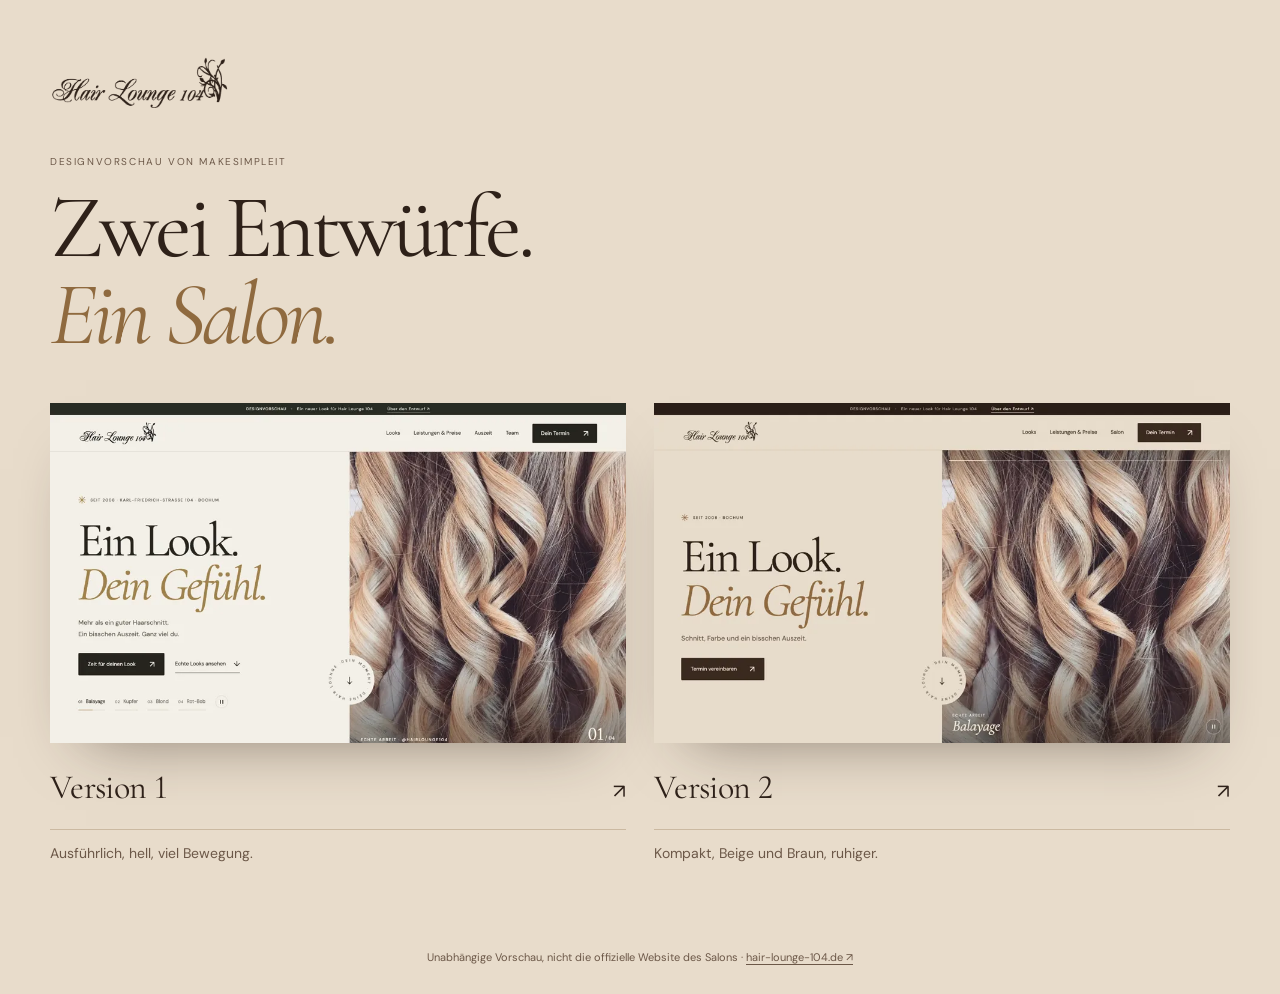
==== commit 19e1f85c: "Serve both drafts as /v1/ and /v2/ with a chooser page Version 1 restores the detailed light design " ====
--- a/index.html
+++ b/index.html
@@ -1,141 +1,66 @@
 <!doctype html>
-<html lang="de" class="no-js">
+<html lang="de">
 <head>
 <meta charset="utf-8"><meta name="viewport" content="width=device-width,initial-scale=1">
-<title>Hair Lounge 104 — Dein Look. Dein Gefühl. | Designvorschau</title>
-<meta name="description" content="Hair Lounge 104 in Bochum: Balayage, Coloration, Schnitt und Wellness-Haarwäsche seit 2008. Website-Designvorschau von MakeSimpleIT.">
-<meta name="robots" content="noindex,nofollow"><meta name="theme-color" content="#f4f0e8">
+<title>Hair Lounge 104 — Designvorschau: zwei Versionen</title>
+<meta name="description" content="Zwei Website-Entwürfe für Hair Lounge 104 in Bochum zum Vergleich. Designvorschau von MakeSimpleIT.">
+<meta name="robots" content="noindex,nofollow"><meta name="theme-color" content="#e8dccb">
 <link rel="icon" href="./assets/favicon.svg" type="image/svg+xml">
-<link rel="preload" href="./assets/cormorant-garamond-normal.ttf" as="font" type="font/ttf" crossorigin>
-<link rel="preload" href="./assets/looks/balayage.webp" as="image">
-<link rel="stylesheet" href="./assets/fonts.css"><link rel="stylesheet" href="./styles.css">
-<script>document.documentElement.classList.replace('no-js', 'js');</script>
-<script src="./script.js" defer></script>
+<link rel="stylesheet" href="./assets/fonts.css">
+<style>
+  :root { --paper: #e8dccb; --ink: #2e2119; --muted: #6c5848; --gold: #8f6a3f; --dark: #3a2a20; --cream: #f5ead9; --line: #cbb9a1; --serif: 'Cormorant Garamond', Georgia, serif; --sans: 'DM Sans', Arial, sans-serif; --ease-out: cubic-bezier(.23, 1, .32, 1); }
+  *, *::before, *::after { box-sizing: border-box; }
+  body { margin: 0; min-height: 100vh; background: var(--paper); color: var(--ink); font-family: var(--sans); line-height: 1.6; display: flex; flex-direction: column; }
+  a { color: inherit; text-decoration: none; }
+  a:focus-visible { outline: 2px solid var(--gold); outline-offset: 6px; }
+  .logo { width: 180px; aspect-ratio: 500 / 149; background: var(--ink); -webkit-mask: url(./assets/logo.png) center / contain no-repeat; mask: url(./assets/logo.png) center / contain no-repeat; }
+  main { flex: 1; width: min(1180px, 100% - 32px); margin: 0 auto; padding: 56px 0 64px; }
+  .eyebrow { margin: 44px 0 0; font-size: 10px; letter-spacing: .16em; color: var(--muted); }
+  h1 { margin: 14px 0 44px; font-family: var(--serif); font-weight: 400; font-size: clamp(46px, 7vw, 92px); line-height: .98; letter-spacing: -.045em; }
+  h1 em { color: var(--gold); font-weight: 400; }
+  .versions { display: grid; grid-template-columns: 1fr 1fr; gap: 28px; }
+  .version { display: block; }
+  .shot { aspect-ratio: 960 / 566; overflow: hidden; background: var(--dark); box-shadow: 0 30px 60px -36px rgba(46, 33, 25, .55); }
+  .shot img { display: block; width: 100%; height: 100%; object-fit: cover; transition: scale 700ms var(--ease-out); }
+  .meta { display: flex; justify-content: space-between; align-items: baseline; gap: 16px; margin-top: 18px; padding-bottom: 14px; border-bottom: 1px solid var(--line); }
+  .meta h2 { margin: 0; font-family: var(--serif); font-weight: 400; font-size: 34px; letter-spacing: -.02em; font-variant-numeric: lining-nums; }
+  .meta span { font-size: 20px; transition: transform 200ms var(--ease-out); }
+  .version p { margin: 12px 0 0; font-size: 14px; color: var(--muted); }
+  footer { padding: 20px 16px 28px; text-align: center; font-size: 11px; color: var(--muted); }
+  footer a { border-bottom: 1px solid currentColor; }
+  @media (hover: hover) and (pointer: fine) {
+    .version:hover .shot img { scale: 1.04; }
+    .version:hover .meta span { transform: translate(3px, -3px); }
+  }
+  @media (max-width: 760px) {
+    main { padding: 36px 0 48px; }
+    .logo { width: 150px; }
+    .eyebrow { margin-top: 32px; }
+    h1 { margin-bottom: 30px; }
+    .versions { grid-template-columns: 1fr; gap: 36px; }
+    .meta h2 { font-size: 30px; }
+  }
+  @media (prefers-reduced-motion: reduce) { .shot img, .meta span { transition: none; } }
+</style>
 </head>
 <body>
-<a class="skip-link" href="#main">Zum Inhalt</a>
-<div class="preview-bar">DESIGNVORSCHAU <span>·</span> Ein neuer Look für Hair Lounge 104 <a href="#entwurf">Über den Entwurf ↗</a></div>
-<header class="site-header">
-  <a class="brand" href="#home" aria-label="Hair Lounge 104 – Startseite"><img src="./assets/logo.png" alt="Hair Lounge 104" width="500" height="149"></a>
-  <button class="menu-toggle" type="button" aria-controls="navigation" aria-expanded="false">Menü <span aria-hidden="true">＋</span></button>
-  <nav id="navigation" aria-label="Hauptnavigation">
-    <a href="#looks">Looks</a><a href="#leistungen">Leistungen & Preise</a><a href="#salon">Salon</a>
-    <a href="#kontakt" class="button button-dark nav-cta">Dein Termin <span aria-hidden="true">↗</span></a>
-  </nav>
-</header>
-
-<main id="main">
-<section class="hero" id="home" aria-labelledby="hero-title">
-  <div class="hero-copy">
-    <p class="eyebrow intro-item"><span class="small-star" aria-hidden="true">✳</span> SEIT 2008 · BOCHUM</p>
-    <h1 id="hero-title" class="split-title"><span class="line"><span>Ein Look.</span></span><span class="line"><span><em>Dein Gefühl.</em></span></span></h1>
-    <p class="hero-description intro-item">Schnitt, Farbe und ein bisschen Auszeit.</p>
-    <a href="#kontakt" class="button button-dark intro-item">Termin vereinbaren <span aria-hidden="true">↗</span></a>
+<main>
+  <div class="logo" role="img" aria-label="Hair Lounge 104"></div>
+  <p class="eyebrow">DESIGNVORSCHAU VON MAKESIMPLEIT</p>
+  <h1>Zwei Entwürfe.<br><em>Ein Salon.</em></h1>
+  <div class="versions">
+    <a class="version" href="./v1/">
+      <div class="shot"><img src="./assets/preview/v1.webp" alt="Startbereich von Version 1" width="960" height="566"></div>
+      <div class="meta"><h2>Version 1</h2><span aria-hidden="true">↗</span></div>
+      <p>Ausführlich, hell, viel Bewegung.</p>
+    </a>
+    <a class="version" href="./v2/">
+      <div class="shot"><img src="./assets/preview/v2.webp" alt="Startbereich von Version 2" width="960" height="566"></div>
+      <div class="meta"><h2>Version 2</h2><span aria-hidden="true">↗</span></div>
+      <p>Kompakt, Beige und Braun, ruhiger.</p>
+    </a>
   </div>
-  <div class="hero-visual" role="group" aria-label="Echte Arbeiten aus der Hair Lounge 104">
-    <figure class="slide is-active" data-name="Balayage"><img src="./assets/looks/balayage.webp" alt="Blonde Balayage mit weichen Locken, Nahaufnahme aus dem Salon" width="1200" height="1500" fetchpriority="high"></figure>
-    <figure class="slide" data-name="Kupfer"><img src="./assets/looks/kupfer.webp" alt="Kupferrote Locken vor der Backsteinwand des Salons" width="1200" height="1500" decoding="async"></figure>
-    <figure class="slide" data-name="Blond"><img src="./assets/looks/blond.webp" alt="Lange, strahlend blonde Wellen von hinten" width="1152" height="1440" decoding="async"></figure>
-    <figure class="slide" data-name="Rot-Bob"><img src="./assets/looks/rotbob.webp" alt="Glatter, kupferroter Bob von der Seite" width="1200" height="1500" decoding="async"></figure>
-    <div class="story-bars" role="group" aria-label="Look auswählen">
-      <button type="button" data-slide="0" aria-pressed="true" aria-label="Look 1: Balayage"><i></i></button>
-      <button type="button" data-slide="1" aria-pressed="false" aria-label="Look 2: Kupfer"><i></i></button>
-      <button type="button" data-slide="2" aria-pressed="false" aria-label="Look 3: Blond"><i></i></button>
-      <button type="button" data-slide="3" aria-pressed="false" aria-label="Look 4: Rot-Bob"><i></i></button>
-    </div>
-    <div class="hero-caption">
-      <p><span>ECHTE ARBEIT</span><b class="look-name">Balayage</b></p>
-      <button type="button" class="look-pause" aria-pressed="false" aria-label="Bildwechsel pausieren"><span aria-hidden="true"></span></button>
-    </div>
-  </div>
-  <a class="hero-stamp" href="#looks" aria-label="Zu den Looks"><svg viewBox="0 0 130 130" aria-hidden="true"><defs><path id="circle" d="M65,65m-48,0a48,48 0 1,1 96,0a48,48 0 1,1 -96,0"/></defs><text><textPath href="#circle" textLength="300">DEIN MOMENT · DEINE HAIR LOUNGE · </textPath></text></svg><span aria-hidden="true">↓</span></a>
-</section>
-
-<section class="looks section-pad" id="looks" aria-labelledby="looks-title">
-  <div class="section-kicker reveal"><span>01 / ECHTE LOOKS</span><a href="https://www.instagram.com/hairlounge104/?hl=de" target="_blank" rel="noopener noreferrer">@hairlounge104 ↗</a></div>
-  <h2 class="reveal" id="looks-title">Echte Arbeiten.<br><em>Echte Lieblingslooks.</em></h2>
-  <div class="looks-grid" tabindex="0" role="region" aria-label="Galerie mit Looks">
-    <figure class="look-card"><div class="look-img reveal-clip"><img src="./assets/looks/straehnen.webp" alt="Dunkelblonde Wellen mit hellen Strähnen" width="900" height="1125" loading="lazy"></div><figcaption>Strähnen & Welle</figcaption></figure>
-    <figure class="look-card"><div class="look-img reveal-clip" style="--d:80ms"><img src="./assets/looks/shag.webp" alt="Lockiger Short Shag von der Seite" width="900" height="1125" loading="lazy"></div><figcaption>Short Shag</figcaption></figure>
-    <figure class="look-card"><div class="look-img reveal-clip" style="--d:160ms"><img src="./assets/looks/bob.webp" alt="Brauner Bob mit Glanz von hinten" width="864" height="1080" loading="lazy"></div><figcaption>Bob</figcaption></figure>
-    <figure class="look-card"><div class="look-img reveal-clip" style="--d:240ms"><img src="./assets/looks/tuerkis.webp" alt="Türkis gefärbte Locken von hinten" width="900" height="1125" loading="lazy"></div><figcaption>Türkis-Locken</figcaption></figure>
-    <figure class="look-card"><div class="look-img reveal-clip"><img src="./assets/looks/kupferbraun.webp" alt="Kupferbraune Locken von hinten" width="900" height="1125" loading="lazy"></div><figcaption>Kupferbraun</figcaption></figure>
-    <figure class="look-card"><div class="look-img reveal-clip" style="--d:80ms"><img src="./assets/looks/locken.webp" alt="Definierte Naturlocken nach dem Styling" width="900" height="1125" loading="lazy"></div><figcaption>Locken</figcaption></figure>
-    <figure class="look-card"><div class="look-img reveal-clip" style="--d:160ms"><img src="./assets/looks/violett.webp" alt="Violetter Bob von hinten" width="900" height="1125" loading="lazy"></div><figcaption>Violett-Bob</figcaption></figure>
-    <figure class="look-card"><div class="look-img reveal-clip" style="--d:240ms"><img src="./assets/looks/blond-balayage.webp" alt="Blonde Balayage mit dunklerem Ansatz" width="900" height="1125" loading="lazy"></div><figcaption>Blond Balayage</figcaption></figure>
-  </div>
-</section>
-
-<section class="services section-pad" id="leistungen" aria-labelledby="services-title">
-  <div class="section-kicker reveal"><span>02 / LEISTUNGEN & PREISE</span></div>
-  <div class="services-grid">
-    <div class="services-heading reveal">
-      <h2 id="services-title">So individuell<br><em>wie du.</em></h2>
-      <p>Zum Öffnen einfach antippen.</p>
-    </div>
-    <div class="price-list reveal">
-      <details open data-preview="./assets/looks/bob.webp"><summary><span class="service-number">01</span><span class="service-name">Cut & Style</span><span class="service-plus" aria-hidden="true">＋</span></summary><div class="price-content"><dl><div><dt>Waschen · Schneiden · Föhnen</dt><dd>ab 55 €</dd></div><div><dt>Schnitt pur · Ladies</dt><dd>45 €</dd></div><div><dt>Föhnen · Styling</dt><dd>ab 35 €</dd></div></dl></div></details>
-      <details data-preview="./assets/looks/balayage.webp"><summary><span class="service-number">02</span><span class="service-name">Color & Balayage</span><span class="service-plus" aria-hidden="true">＋</span></summary><div class="price-content"><dl><div><dt>Ansatzcoloration</dt><dd>ab 50 €</dd></div><div><dt>Globalcoloration</dt><dd>ab 85 €</dd></div><div><dt>Strähnen Oberkopf</dt><dd>ab 89 €</dd></div><div><dt>Ansatzsträhnen komplett</dt><dd>ab 110 €</dd></div><div><dt>Neusträhnen komplett</dt><dd>ab 150 €</dd></div><div><dt>Glossing</dt><dd>ab 55 €</dd></div><div><dt>Balayage · neu oder Auffrischung</dt><dd>auf Anfrage</dd></div></dl></div></details>
-      <details data-preview="./assets/salon/raum.webp"><summary><span class="service-number">03</span><span class="service-name">Gentlemen</span><span class="service-plus" aria-hidden="true">＋</span></summary><div class="price-content"><dl><div><dt>Waschen · Schneiden · Styling · Kopfmassage</dt><dd>35 €</dd></div><div><dt>Schnitt pur</dt><dd>31 €</dd></div><div><dt>Konturenschneiden</dt><dd>18 €</dd></div><div><dt>Maschinenhaarschnitt</dt><dd>19 €</dd></div><div><dt>Bartstutzen</dt><dd>ab 15 €</dd></div><div><dt>Herrentönung</dt><dd>ab 50 €</dd></div><div><dt>Kinderhaarschnitt</dt><dd>ab 27 €</dd></div></dl></div></details>
-      <details data-preview="./assets/salon/wellness.webp"><summary><span class="service-number">04</span><span class="service-name">Care & Beauty</span><span class="service-plus" aria-hidden="true">＋</span></summary><div class="price-content"><dl><div><dt>Haarkur</dt><dd>12 €</dd></div><div><dt>Intensivmaske</dt><dd>15 €</dd></div><div><dt>Rescue System</dt><dd>ab 45 €</dd></div><div><dt>Augenbrauen färben</dt><dd>12 €</dd></div><div><dt>Augenbrauen zupfen</dt><dd>15 €</dd></div><div><dt>Wimpern färben</dt><dd>15 €</dd></div></dl></div></details>
-      <details data-preview="./assets/looks/locken.webp"><summary><span class="service-number">05</span><span class="service-name">Waves & Texture</span><span class="service-plus" aria-hidden="true">＋</span></summary><div class="price-content"><dl><div><dt>Dauerwelle</dt><dd>ab 65 €</dd></div><div><dt>Papilottenwelle</dt><dd>ab 75 €</dd></div></dl></div></details>
-      <p class="refill"><b>NEWSHA Refill:</b> Leere Flasche mitbringen, wir füllen nach. <a href="https://www.newsha.de/shoppartner/13081" target="_blank" rel="noopener noreferrer">Onlineshop ↗</a></p>
-      <p class="price-source">Preise laut <a href="https://www.hair-lounge-104.de/preise/" target="_blank" rel="noopener noreferrer">Salon-Website</a>, Stand 26.10.2026.</p>
-    </div>
-  </div>
-  <div class="service-preview" aria-hidden="true"><img src="./assets/looks/bob.webp" alt="" width="900" height="1125" loading="lazy"></div>
-</section>
-
-<section class="salon section-pad" id="salon" aria-labelledby="salon-title">
-  <div class="section-kicker reveal"><span>03 / DER SALON</span></div>
-  <div class="salon-head">
-    <h2 class="reveal" id="salon-title">Dein Platz<br><em>zum Wohlfühlen.</em></h2>
-    <p class="reveal">Backstein, Spiegel mit Geschichte und ein Waschbereich mit Massage-Sesseln und Kamin. Seit 2008 kümmert sich unser Team hier um deinen Look.</p>
-  </div>
-  <div class="salon-media">
-    <figure class="salon-team"><div class="media reveal-clip"><img src="./assets/team.webp" alt="Das Team der Hair Lounge 104 im Salon" width="1600" height="1066" loading="lazy"></div><figcaption>Das Team</figcaption></figure>
-    <div class="salon-loops">
-      <figure><div class="media arch reveal-clip" style="--d:80ms"><video class="loop" muted loop playsinline preload="none" poster="./assets/salon/kamin.webp" data-src="./assets/loops/kamin.mp4" aria-label="Waschbereich mit Kamin und Ledersesseln, das Feuer flackert"></video></div><figcaption>Kamin</figcaption></figure>
-      <figure><div class="media reveal-clip" style="--d:160ms"><video class="loop" muted loop playsinline preload="none" poster="./assets/salon/bar.webp" data-src="./assets/loops/bar.mp4" aria-label="Empfangstheke mit Barhockern, Backsteinwand und Lilien"></video></div><figcaption>Empfang</figcaption></figure>
-      <figure><div class="media reveal-clip" style="--d:240ms"><video class="loop" muted loop playsinline preload="none" poster="./assets/salon/kerzen.webp" data-src="./assets/loops/kerzen.mp4" aria-label="Zwei brennende Kerzen vor der Backsteinwand"></video></div><figcaption>Details</figcaption></figure>
-    </div>
-  </div>
-  <p class="loop-note">Kamin, Empfang und Kerzen: echte Salonfotos, mit Higgsfield dezent animiert.</p>
-</section>
-
-<section class="contact section-pad" id="kontakt" aria-labelledby="contact-title">
-  <div class="section-kicker reveal"><span>04 / KONTAKT</span></div>
-  <div class="contact-heading">
-    <h2 id="contact-title" class="split-title reveal-lines"><span class="line"><span>Zeit für <em>dich.</em></span></span></h2>
-    <a class="contact-circle magnetic" href="tel:+492345798529" aria-label="Salon anrufen: 0234 5798529"><span aria-hidden="true">↗</span></a>
-  </div>
-  <div class="contact-grid reveal">
-    <div class="contact-primary">
-      <a class="phone" href="tel:+492345798529">0234 5798529</a>
-      <p class="open-status" hidden><span class="status-dot" aria-hidden="true"></span><span class="status-text"></span></p>
-      <a class="text-link" href="mailto:info@hair-lounge-104.de">info@hair-lounge-104.de ↗</a>
-    </div>
-    <div>
-      <address>Karl-Friedrich-Straße 104<br>44795 Bochum</address>
-      <a class="text-link" href="https://www.google.com/maps/search/?api=1&query=Hair+Lounge+104+Karl-Friedrich-Stra%C3%9Fe+104+44795+Bochum" target="_blank" rel="noopener noreferrer">Route planen ↗</a>
-    </div>
-    <dl class="hours">
-      <div data-days="2,3,4,5"><dt>Di – Fr</dt><dd>09 – 18 Uhr</dd></div>
-      <div data-days="6"><dt>Samstag</dt><dd>08:30 – 15 Uhr</dd></div>
-      <div data-days="0,1"><dt>So & Mo</dt><dd>geschlossen</dd></div>
-    </dl>
-  </div>
-</section>
 </main>
-
-<footer class="footer">
-  <div class="footer-top"><a href="#home" class="footer-wordmark"><span>Hair Lounge <em>104</em></span></a><a class="back-top" href="#home">Nach oben ↑</a></div>
-  <div class="footer-bottom">
-    <div><a href="https://www.instagram.com/hairlounge104/?hl=de" target="_blank" rel="noopener noreferrer">Instagram ↗</a><a href="https://www.facebook.com/hairlounge104/?locale=de_DE" target="_blank" rel="noopener noreferrer">Facebook ↗</a><a href="https://www.hair-lounge-104.de/impressum/" target="_blank" rel="noopener noreferrer">Salon-Impressum ↗</a><a href="#entwurf">Hinweise zum Entwurf</a><a href="#datenschutz">Datenschutz</a></div>
-    <span>Design by <a href="https://makesimpleit.de" target="_blank" rel="noopener noreferrer">MakeSimpleIT ↗</a></span>
-  </div>
-  <details class="draft-info" id="entwurf"><summary>Über diese Designvorschau</summary><p>Unabhängiger Website-Entwurf von MakeSimpleIT für Hair Lounge 104. Dies ist eine Vorschau und nicht die offizielle Website des Salons. Anruf-, E-Mail-, Shop- und Social-Media-Links führen zu den echten Angeboten des Salons.</p><p>Alle Fotos sind echte Aufnahmen der Hair Lounge 104: Logo und Teamfoto von <a href="https://www.hair-lounge-104.de/">hair-lounge-104.de</a>, Looks und Salonbilder vom Instagram-Profil <a href="https://www.instagram.com/hairlounge104/">@hairlounge104</a>. Die Looks zeigen bewusst keine Gesichter. Einzelne Fotos wurden mit Higgsfield hochskaliert; Kamin, Empfang und Kerzen sind echte Fotos, die mit Higgsfield dezent animiert wurden. Texte sind Gestaltungsvorschläge; Leistungen, Preise, Kontaktdaten und Salon-Angebote stammen von der offiziellen Website und dem Instagram-Profil, abgerufen am 26.10.2026. Der Öffnungsstatus folgt den regulären Öffnungszeiten, ohne Feiertage und Urlaub.</p></details>
-  <details class="draft-info" id="datenschutz"><summary>Datenschutz dieser Vorschau</summary><p>Diese statische Vorschau verwendet keine Analysewerkzeuge, Formulare oder eingebetteten Social-Media-Dienste. Bilder, Videos und Schriften werden lokal mit der Seite ausgeliefert. Beim Aufruf verarbeitet der Hostinganbieter GitHub technische Zugriffsdaten. Informationen dazu findest du in der <a href="https://docs.github.com/de/site-policy/privacy-policies/github-general-privacy-statement" target="_blank" rel="noopener noreferrer">Datenschutzerklärung von GitHub</a>. Externe Angebote werden erst über die jeweiligen Links geöffnet. Kontakt zum Ersteller: <a href="mailto:info@makesimpleit.de">info@makesimpleit.de</a>.</p></details>
-</footer>
+<footer>Unabhängige Vorschau, nicht die offizielle Website des Salons · <a href="https://www.hair-lounge-104.de/" target="_blank" rel="noopener noreferrer">hair-lounge-104.de ↗</a></footer>
 </body>
 </html>
